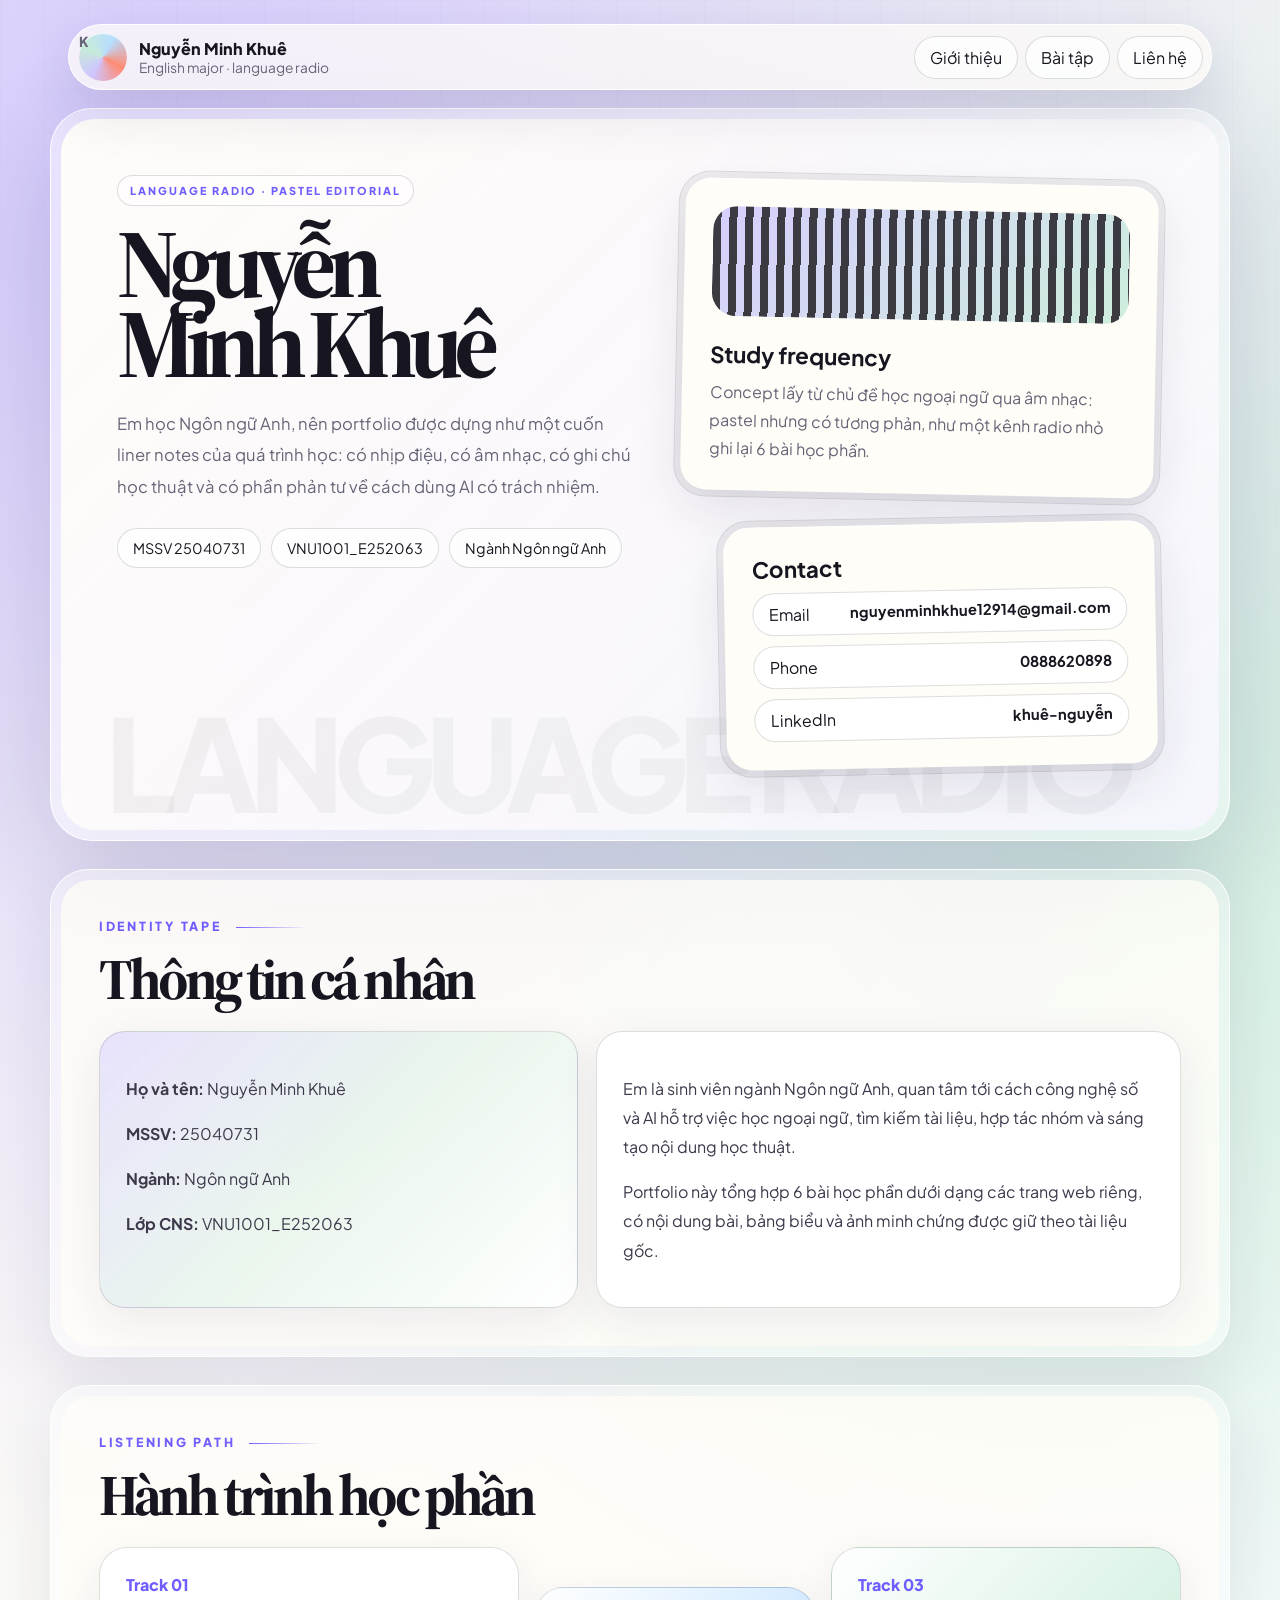
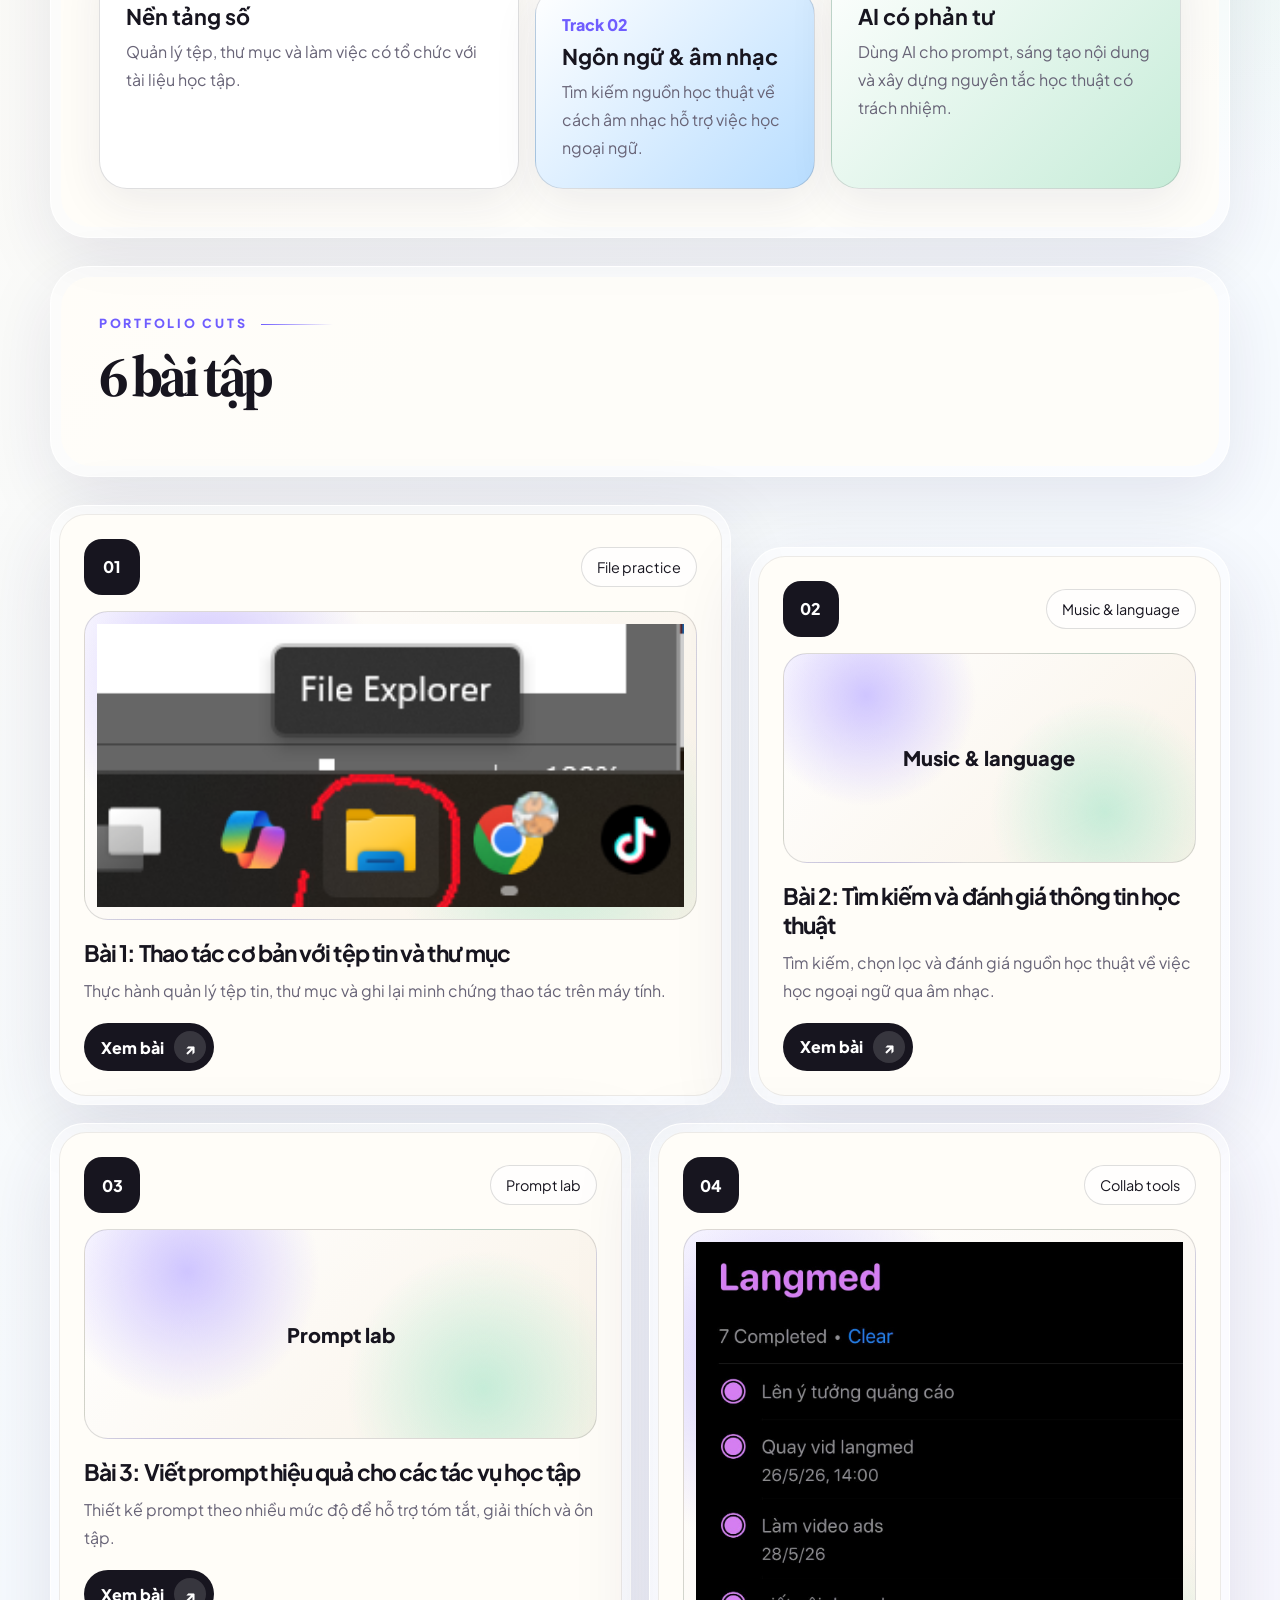
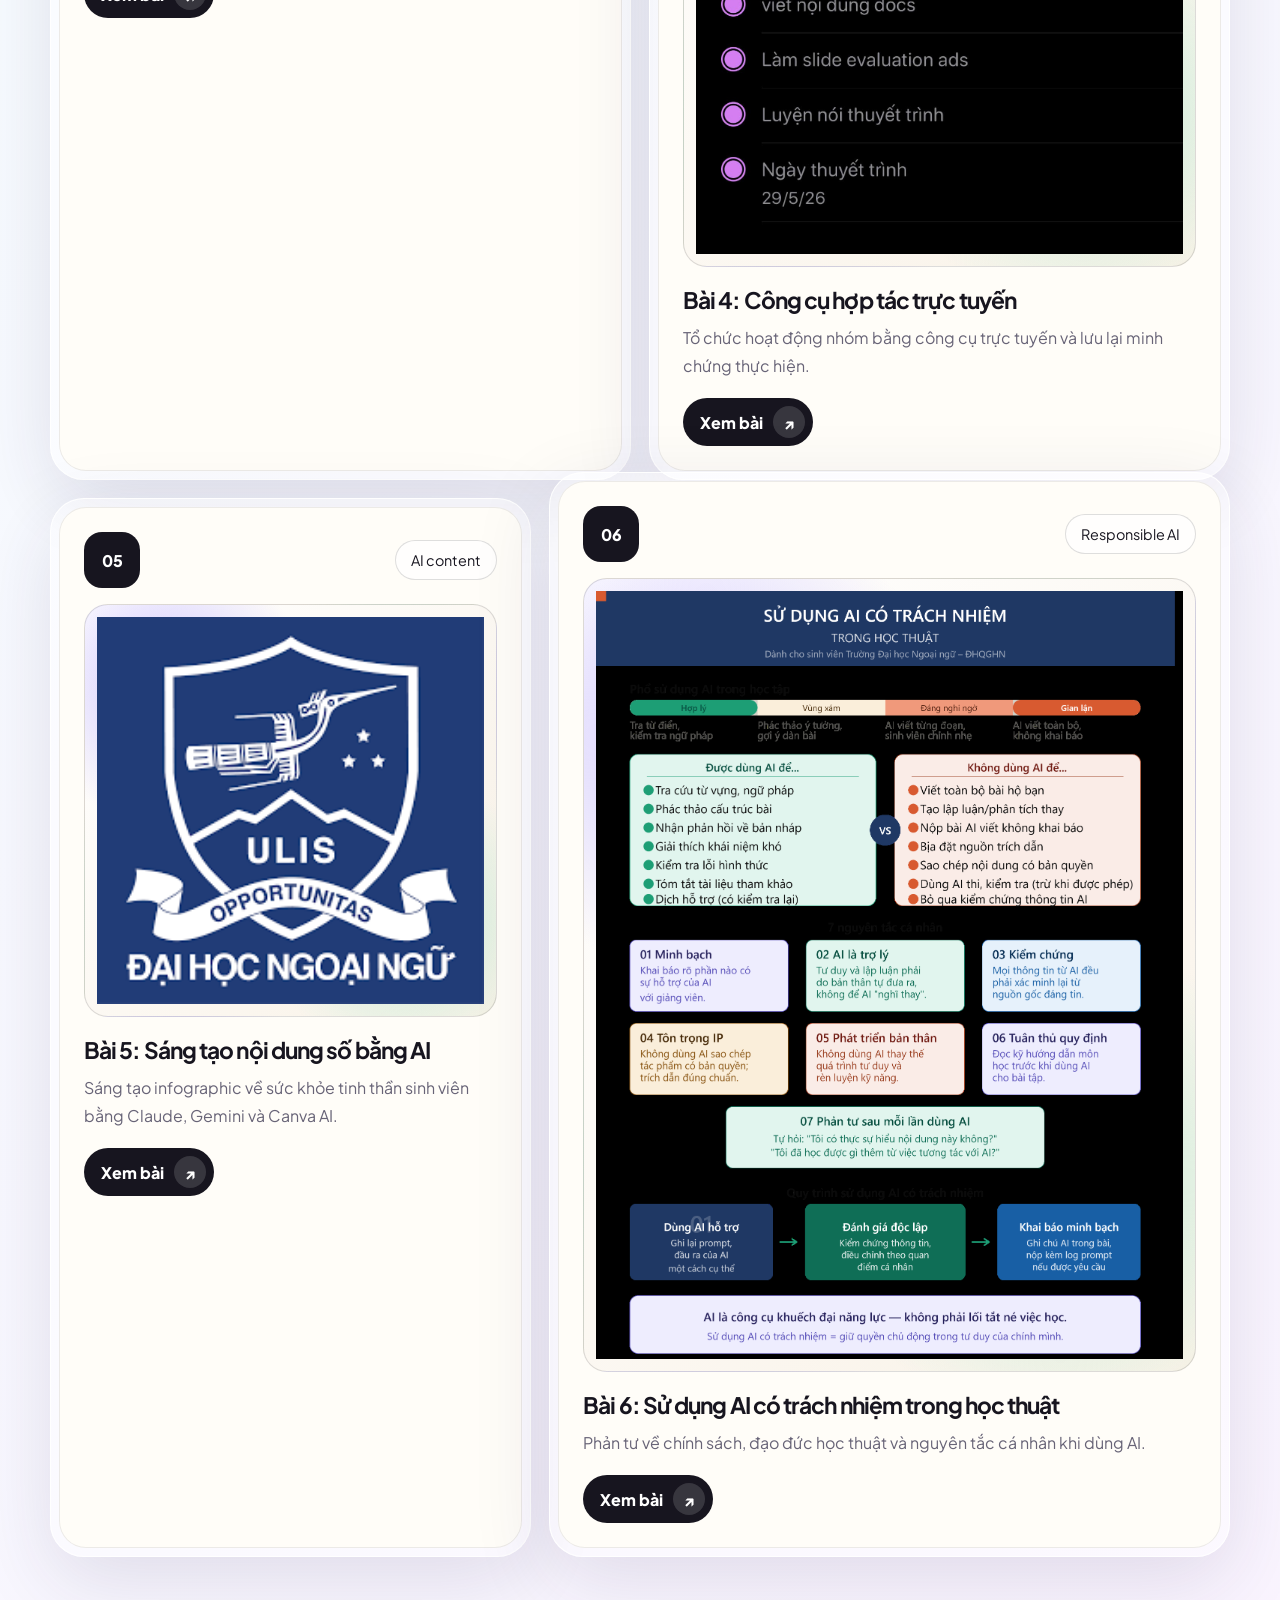
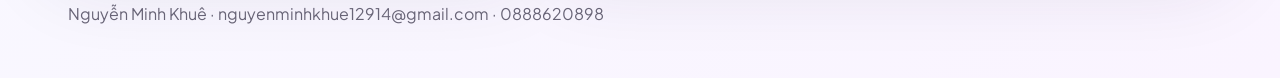
==== index.html @ 4029c49c "Build Nguyen Minh Khue portfolio" ====
<!doctype html>
<html lang="vi">
<head>
  <meta charset="utf-8">
  <meta name="viewport" content="width=device-width, initial-scale=1.0">
  <title>Portfolio Nguyễn Minh Khuê</title>
  <meta name="description" content="Portfolio học phần Nhập môn Công nghệ số và Ứng dụng AI của Nguyễn Minh Khuê.">
  <link rel="preconnect" href="https://fonts.googleapis.com">
  <link rel="preconnect" href="https://fonts.gstatic.com" crossorigin>
  <link href="https://fonts.googleapis.com/css2?family=Plus+Jakarta+Sans:wght@400;500;700;800;900&family=Source+Serif+4:opsz,wght@8..60,600;8..60,700;8..60,800&display=swap" rel="stylesheet">
  <link rel="icon" type="image/svg+xml" href="./assets/brand/favicon.svg">
  <link rel="stylesheet" href="styles.css">
</head>
<body>
<div class="shell">
  <header class="topbar">
    <div class="nav-island">
      <a class="brand" href="index.html"><span class="mark">K</span><div><strong>Nguyễn Minh Khuê</strong><span>English major · language radio</span></div></a>
      <nav class="nav"><a href="#about">Giới thiệu</a><a href="#works">Bài tập</a><a href="#contact">Liên hệ</a></nav>
    </div>
  </header>
  <main>
    <section class="hero">
      <div class="hero-core">
        <div>
          <span class="eyebrow">Language radio · pastel editorial</span>
          <h1>Nguyễn Minh Khuê</h1>
          <p class="lead">Em học Ngôn ngữ Anh, nên portfolio được dựng như một cuốn liner notes của quá trình học: có nhịp điệu, có âm nhạc, có ghi chú học thuật và có phần phản tư về cách dùng AI có trách nhiệm.</p>
          <div class="info-strip"><span class="pill">MSSV 25040731</span><span class="pill">VNU1001_E252063</span><span class="pill">Ngành Ngôn ngữ Anh</span></div>
        </div>
        <aside class="radio-deck">
          <div class="deck-card"><div class="deck-inner"><div class="wave"></div><h2>Study frequency</h2><p>Concept lấy từ chủ đề học ngoại ngữ qua âm nhạc: pastel nhưng có tương phản, như một kênh radio nhỏ ghi lại 6 bài học phần.</p></div></div>
          <div class="deck-card"><div class="deck-inner"><h3>Contact</h3><div class="contact-stack"><a class="contact-link" href="mailto:nguyenminhkhue12914@gmail.com"><span>Email</span><strong>nguyenminhkhue12914@gmail.com</strong></a><a class="contact-link" href="tel:0888620898"><span>Phone</span><strong>0888620898</strong></a><a class="contact-link" href="https://www.linkedin.com/in/khuê-nguyễn-a862b8408" target="_blank" rel="noopener"><span>LinkedIn</span><strong>khuê-nguyễn</strong></a></div></div></div>
        </aside>
      </div>
    </section>
    <section class="section" id="about"><div class="section-core"><div class="section-head"><span class="section-kicker">Identity tape</span><h2>Thông tin cá nhân</h2></div><div class="profile-grid"><article class="panel identity"><p><strong>Họ và tên:</strong> Nguyễn Minh Khuê</p><p><strong>MSSV:</strong> 25040731</p><p><strong>Ngành:</strong> Ngôn ngữ Anh</p><p><strong>Lớp CNS:</strong> VNU1001_E252063</p></article><article class="panel"><p>Em là sinh viên ngành Ngôn ngữ Anh, quan tâm tới cách công nghệ số và AI hỗ trợ việc học ngoại ngữ, tìm kiếm tài liệu, hợp tác nhóm và sáng tạo nội dung học thuật.</p><p>Portfolio này tổng hợp 6 bài học phần dưới dạng các trang web riêng, có nội dung bài, bảng biểu và ảnh minh chứng được giữ theo tài liệu gốc.</p></article></div></div></section>
    <section class="section"><div class="section-core"><div class="section-head"><span class="section-kicker">Listening path</span><h2>Hành trình học phần</h2></div><div class="route-grid"><article><span>Track 01</span><h3>Nền tảng số</h3><p>Quản lý tệp, thư mục và làm việc có tổ chức với tài liệu học tập.</p></article><article><span>Track 02</span><h3>Ngôn ngữ & âm nhạc</h3><p>Tìm kiếm nguồn học thuật về cách âm nhạc hỗ trợ việc học ngoại ngữ.</p></article><article><span>Track 03</span><h3>AI có phản tư</h3><p>Dùng AI cho prompt, sáng tạo nội dung và xây dựng nguyên tắc học thuật có trách nhiệm.</p></article></div></div></section>
    <section class="section" id="works"><div class="section-core"><div class="section-head"><span class="section-kicker">Portfolio cuts</span><h2>6 bài tập</h2></div></div></section>
    <section class="work-grid"><article class="work-card"><div class="work-inner"><div class="work-top"><div class="work-no">01</div><span class="pill">File practice</span></div><div class="thumb"><img src="assets/evidence/week-01/01.png" alt="1. Mở File Explorer: Nhấn tổ hợp phím Windows + E hoặc nhấp vào biểu tượng thư mục màu vàng trên thanh tác vụ."></div><h3>Bài 1: Thao tác cơ bản với tệp tin và thư mục</h3><p>Thực hành quản lý tệp tin, thư mục và ghi lại minh chứng thao tác trên máy tính.</p><a class="read" href="works/week-01/index.html">Xem bài <i>↗</i></a></div></article>
<article class="work-card"><div class="work-inner"><div class="work-top"><div class="work-no">02</div><span class="pill">Music &amp; language</span></div><div class="thumb"><span>Music &amp; language</span></div><h3>Bài 2: Tìm kiếm và đánh giá thông tin học thuật</h3><p>Tìm kiếm, chọn lọc và đánh giá nguồn học thuật về việc học ngoại ngữ qua âm nhạc.</p><a class="read" href="works/week-02/index.html">Xem bài <i>↗</i></a></div></article>
<article class="work-card"><div class="work-inner"><div class="work-top"><div class="work-no">03</div><span class="pill">Prompt lab</span></div><div class="thumb"><span>Prompt lab</span></div><h3>Bài 3: Viết prompt hiệu quả cho các tác vụ học tập</h3><p>Thiết kế prompt theo nhiều mức độ để hỗ trợ tóm tắt, giải thích và ôn tập.</p><a class="read" href="works/week-03/index.html">Xem bài <i>↗</i></a></div></article>
<article class="work-card"><div class="work-inner"><div class="work-top"><div class="work-no">04</div><span class="pill">Collab tools</span></div><div class="thumb"><img src="assets/evidence/week-04/01.png" alt="- Tự quản lý danh sách nhiệm vụ được giao trên công cụ quản lý: Apple Reminder là một công cụ quản lý công việc và lê..."></div><h3>Bài 4: Công cụ hợp tác trực tuyến</h3><p>Tổ chức hoạt động nhóm bằng công cụ trực tuyến và lưu lại minh chứng thực hiện.</p><a class="read" href="works/week-04/index.html">Xem bài <i>↗</i></a></div></article>
<article class="work-card"><div class="work-inner"><div class="work-top"><div class="work-no">05</div><span class="pill">AI content</span></div><div class="thumb"><img src="assets/evidence/week-05/01.png" alt="Trường Đại học Ngoại ngữ - Đại học Quốc gia Hà Nội"></div><h3>Bài 5: Sáng tạo nội dung số bằng AI</h3><p>Sáng tạo infographic về sức khỏe tinh thần sinh viên bằng Claude, Gemini và Canva AI.</p><a class="read" href="works/week-05/index.html">Xem bài <i>↗</i></a></div></article>
<article class="work-card"><div class="work-inner"><div class="work-top"><div class="work-no">06</div><span class="pill">Responsible AI</span></div><div class="thumb"><img src="assets/evidence/week-06/01.png" alt="5. TẠO INFOGRAPHIC MINH HỌA &quot;Sử dụng AI có trách nhiệm trong học thuật&quot;."></div><h3>Bài 6: Sử dụng AI có trách nhiệm trong học thuật</h3><p>Phản tư về chính sách, đạo đức học thuật và nguyên tắc cá nhân khi dùng AI.</p><a class="read" href="works/week-06/index.html">Xem bài <i>↗</i></a></div></article></section>
  </main>
  <footer class="footer" id="contact"><p>Nguyễn Minh Khuê · nguyenminhkhue12914@gmail.com · 0888620898</p></footer>
</div>
<script src="script.js"></script>
</body>
</html>
---- styles.css ----
:root{
  --ink:#17151f;--muted:#686477;--paper:#fffdf8;--cream:#f9f2e7;--lilac:#cfc5ff;--mint:#c6ecd8;--coral:#ff8b74;--blue:#b8ddff;--acid:#ecff87;--line:rgba(23,21,31,.14);--max:1180px;--ease:cubic-bezier(.32,.72,0,1)
}
*{box-sizing:border-box}
html{scroll-behavior:smooth}
body{margin:0;color:var(--ink);font-family:"Plus Jakarta Sans",Manrope,system-ui,sans-serif;background:radial-gradient(circle at 12% 4%,rgba(207,197,255,.9),transparent 28%),radial-gradient(circle at 84% 16%,rgba(198,236,216,.82),transparent 24%),linear-gradient(135deg,#fffaf0 0%,#f7fbff 52%,#faf4ff 100%)}
body:before{content:"";position:fixed;inset:0;pointer-events:none;z-index:0;opacity:.28;background-image:linear-gradient(90deg,rgba(23,21,31,.055) 1px,transparent 1px),linear-gradient(rgba(23,21,31,.04) 1px,transparent 1px);background-size:44px 44px;mask-image:linear-gradient(#000,transparent 78%)}
a{color:inherit;text-decoration:none}img{max-width:100%;display:block}.shell{position:relative;z-index:1;min-height:100vh}.container{max-width:var(--max);margin:0 auto}
.topbar{max-width:var(--max);margin:0 auto;padding:24px 18px 0;display:flex;align-items:center;justify-content:space-between;gap:18px;position:sticky;top:0;z-index:10}
.nav-island{display:flex;align-items:center;justify-content:space-between;gap:20px;width:100%;padding:8px 8px 8px 10px;border-radius:999px;background:rgba(255,253,248,.72);border:1px solid rgba(255,255,255,.9);box-shadow:0 18px 55px rgba(42,34,74,.13);backdrop-filter:blur(18px)}
.brand{display:flex;align-items:center;gap:12px}.mark{width:48px;height:48px;border-radius:50%;display:grid;place-items:center;background:conic-gradient(from 210deg,var(--lilac),var(--mint),var(--blue),var(--coral),var(--lilac));box-shadow:inset 0 1px 0 rgba(255,255,255,.8);font-weight:900}.brand strong{display:block;font-weight:900}.brand span{display:block;color:var(--muted);font-size:.86rem}
.nav{display:flex;gap:7px;flex-wrap:wrap}.nav a,.pill,.back,.contact-link{border:1px solid var(--line);background:rgba(255,255,255,.64);border-radius:999px;padding:10px 15px;transition:transform .7s var(--ease),background .7s var(--ease),border-color .7s var(--ease)}.nav a:hover,.back:hover,.contact-link:hover{transform:translateY(-2px);background:#fff;border-color:rgba(23,21,31,.28)}
main{padding:18px}.hero{max-width:var(--max);margin:0 auto 28px;padding:10px;border-radius:42px;background:rgba(255,255,255,.42);border:1px solid rgba(255,255,255,.9);box-shadow:0 34px 110px rgba(42,34,74,.16)}
.hero-core{position:relative;overflow:hidden;min-height:640px;border-radius:34px;background:linear-gradient(135deg,rgba(255,253,248,.95),rgba(248,246,255,.82));padding:56px;display:grid;grid-template-columns:minmax(0,1.03fr) minmax(320px,.97fr);gap:42px;align-items:stretch}
.hero-core:before{content:"LANGUAGE RADIO";position:absolute;left:44px;bottom:18px;font-size:clamp(3rem,10vw,9rem);line-height:.8;font-weight:900;letter-spacing:-.08em;color:rgba(23,21,31,.045);pointer-events:none}
.eyebrow{display:inline-flex;align-items:center;width:max-content;border:1px solid var(--line);background:rgba(255,255,255,.58);border-radius:999px;padding:8px 12px;margin-bottom:18px;font-size:.68rem;font-weight:900;letter-spacing:.18em;text-transform:uppercase;color:#6f5dff}
.section-kicker{display:block;margin:0 0 18px;font-size:.78rem;font-weight:900;letter-spacing:.22em;text-transform:uppercase;color:#6f5dff}.section-kicker:after{content:"";display:inline-block;width:72px;height:1px;margin-left:14px;background:linear-gradient(90deg,#6f5dff,transparent);vertical-align:middle}
h1,.section-head h2,.work-hero h1{font-family:"Source Serif 4","Playfair Display",Georgia,serif}h1{font-size:clamp(3.8rem,7.6vw,8.4rem);line-height:.82;letter-spacing:-.09em;margin:0 0 24px;max-width:8.4ch}.lead{max-width:64ch;margin:0;color:var(--muted);font-size:1.04rem;line-height:1.9}.info-strip{display:flex;flex-wrap:wrap;gap:10px;margin-top:26px}.pill{font-size:.9rem}
.radio-deck{display:grid;gap:16px;align-content:end}.deck-card{position:relative;border-radius:32px;padding:6px;background:rgba(23,21,31,.06);border:1px solid rgba(23,21,31,.08);transform:rotate(1.2deg)}.deck-card:nth-child(2){transform:rotate(-1.1deg);margin-left:42px}.deck-inner{border-radius:26px;background:#fffdf8;padding:28px;box-shadow:inset 0 1px 0 rgba(255,255,255,.9),0 18px 50px rgba(42,34,74,.11)}.wave{height:110px;border-radius:24px;margin-bottom:24px;background:repeating-linear-gradient(90deg,#17151f 0 8px,transparent 8px 16px),linear-gradient(135deg,var(--lilac),var(--mint));opacity:.84}.deck-inner h2,.deck-inner h3{margin:0 0 10px;font-size:1.4rem}.deck-inner p{margin:0;color:var(--muted);line-height:1.75}.contact-stack{display:grid;gap:10px}.contact-link{display:flex;justify-content:space-between;gap:16px;background:#fff}.contact-link strong{font-size:.92rem}
.section{max-width:var(--max);margin:0 auto 28px;padding:10px;border-radius:38px;background:rgba(255,255,255,.38);border:1px solid rgba(255,255,255,.86);box-shadow:0 22px 70px rgba(42,34,74,.10)}.section-core{border-radius:30px;background:rgba(255,253,248,.76);padding:38px}.section-head h2{font-size:clamp(2.1rem,4.5vw,4.5rem);line-height:.92;letter-spacing:-.07em;margin:0 0 26px}
.profile-grid{display:grid;grid-template-columns:.9fr 1.1fr;gap:18px}.panel{border-radius:26px;padding:26px;background:#fff;border:1px solid var(--line);box-shadow:0 14px 45px rgba(42,34,74,.08)}.panel p{color:#3d394b;line-height:1.82}.identity{background:linear-gradient(135deg,rgba(207,197,255,.46),rgba(198,236,216,.34),#fff)}
.route-grid{display:grid;grid-template-columns:1.2fr .8fr 1fr;gap:16px}.route-grid article{border-radius:28px;padding:26px;background:#fff;border:1px solid var(--line);box-shadow:0 14px 45px rgba(42,34,74,.08)}.route-grid article:nth-child(2){margin-top:40px;background:linear-gradient(135deg,#fff,var(--blue))}.route-grid article:nth-child(3){background:linear-gradient(135deg,#fff,var(--mint))}.route-grid span{font-weight:900;color:#6f5dff}.route-grid h3{font-size:1.35rem;margin:.5rem 0}.route-grid p{margin:0;color:var(--muted);line-height:1.75}
.work-grid{max-width:var(--max);margin:0 auto;display:grid;grid-template-columns:repeat(12,1fr);gap:18px}.work-card{grid-column:span 6;border-radius:34px;padding:8px;background:rgba(255,255,255,.38);border:1px solid rgba(255,255,255,.88);box-shadow:0 24px 80px rgba(42,34,74,.12);transition:transform .8s var(--ease),box-shadow .8s var(--ease)}.work-card:nth-child(1){grid-column:span 7}.work-card:nth-child(2){grid-column:span 5;margin-top:42px}.work-card:nth-child(5){grid-column:span 5}.work-card:nth-child(6){grid-column:span 7;margin-top:-26px}.work-card:hover{transform:translateY(-7px) rotate(-.4deg);box-shadow:0 34px 100px rgba(42,34,74,.18)}.work-inner{height:100%;border-radius:27px;padding:24px;background:#fffdf8;border:1px solid rgba(23,21,31,.08)}.work-top{display:flex;justify-content:space-between;gap:12px;align-items:center;margin-bottom:16px}.work-no{width:56px;height:56px;border-radius:18px;display:grid;place-items:center;background:#17151f;color:#fff;font-weight:900}.thumb{min-height:210px;border-radius:24px;display:grid;place-items:center;overflow:hidden;background:radial-gradient(circle at 20% 20%,var(--lilac),transparent 30%),radial-gradient(circle at 78% 76%,var(--mint),transparent 32%),linear-gradient(135deg,#fff,var(--cream));border:1px solid var(--line)}.thumb img{width:100%;height:100%;min-height:210px;object-fit:contain;padding:12px}.thumb span{font-weight:900;font-size:1.25rem}.work-card h3{font-size:1.42rem;letter-spacing:-.04em;margin:18px 0 10px}.work-card p{margin:0;color:var(--muted);line-height:1.75}.read{display:inline-flex;align-items:center;gap:10px;margin-top:18px;border-radius:999px;background:#17151f;color:#fff;padding:8px 8px 8px 17px;font-weight:800;transition:transform .7s var(--ease)}.read i{font-style:normal;width:32px;height:32px;border-radius:50%;display:grid;place-items:center;background:rgba(255,255,255,.14);transition:transform .7s var(--ease)}.read:hover{transform:translateY(-2px)}.read:hover i{transform:translateX(3px) translateY(-1px)}
.work-hero{max-width:var(--max);margin:0 auto 28px;padding:10px;border-radius:38px;background:rgba(255,255,255,.38);border:1px solid rgba(255,255,255,.86);box-shadow:0 24px 80px rgba(42,34,74,.12)}.work-hero-core{position:relative;overflow:hidden;border-radius:30px;background:#fffdf8;padding:42px}.work-hero-core:after{content:"EN";position:absolute;right:42px;bottom:-38px;font-size:11.5rem;letter-spacing:-.12em;color:rgba(111,93,255,.075);font-weight:900}.work-hero h1{font-size:clamp(3rem,5.45vw,6.2rem);max-width:980px;line-height:.86}
.work-layout{max-width:var(--max);margin:0 auto;display:grid;grid-template-columns:minmax(0,1fr) 300px;gap:22px;align-items:start}.document{border-radius:30px;background:#fffdf8;border:1px solid var(--line);padding:34px;box-shadow:0 18px 60px rgba(42,34,74,.10)}.document h2{font-size:clamp(1.7rem,3vw,3rem);letter-spacing:-.06em;line-height:1.02;margin:2.2rem 0 1rem;padding-left:16px;border-left:6px solid #6f5dff}.document h3{font-size:1.12rem;margin:1.4rem 0 .6rem}.document p{color:#39364a;line-height:1.88}.list-line{padding-left:14px;border-left:3px solid var(--lilac)}.table-wrap{overflow:auto;border:1px solid var(--line);border-radius:20px;margin:20px 0;background:#fff}table{width:100%;min-width:820px;border-collapse:collapse}th,td{padding:13px 15px;text-align:left;vertical-align:top;border-bottom:1px solid var(--line);line-height:1.62}th{background:#f2eeff}.side{position:sticky;top:108px;display:grid;gap:14px}.metric{border-radius:24px;padding:22px;background:#fffdf8;border:1px solid var(--line);box-shadow:0 14px 45px rgba(42,34,74,.08)}.metric strong{display:block;font-size:2rem}.metric span{display:block;color:var(--muted);line-height:1.55}.gallery{max-width:var(--max);margin:34px auto}.gallery-grid{display:grid;grid-template-columns:repeat(3,minmax(0,1fr));gap:18px}.gallery-card{border-radius:28px;padding:10px;background:rgba(255,255,255,.88);border:1px solid rgba(23,21,31,.12);box-shadow:0 18px 55px rgba(42,34,74,.10);transition:transform .35s var(--ease),box-shadow .35s var(--ease)}.gallery-card:hover{transform:translateY(-4px);box-shadow:0 28px 75px rgba(42,34,74,.15)}.gallery-card img{width:100%;aspect-ratio:16/10;object-fit:contain;background:#faf8f2;border-radius:18px}.gallery-card figcaption{display:grid;grid-template-columns:auto 1fr;gap:10px;align-items:start;padding:12px 4px 4px;color:#343040;font-size:.92rem;line-height:1.55}.gallery-card figcaption b{font-size:.72rem;letter-spacing:.16em;text-transform:uppercase;color:#6f5dff;white-space:nowrap}.footer{max-width:var(--max);margin:28px auto 0;padding:0 18px 38px;color:var(--muted)}
@media(max-width:900px){.topbar{position:static}.nav-island,.topbar{align-items:flex-start;flex-direction:column}.hero-core,.profile-grid,.route-grid,.work-layout{grid-template-columns:1fr}.hero-core{padding:30px;min-height:auto}.work-grid,.gallery-grid{grid-template-columns:1fr}.work-card,.work-card:nth-child(1),.work-card:nth-child(2),.work-card:nth-child(5),.work-card:nth-child(6){grid-column:1;margin-top:0}.deck-card,.deck-card:nth-child(2){margin-left:0;transform:none}.side{position:static}h1,.work-hero h1{max-width:100%;font-size:clamp(3rem,17vw,5rem)}.gallery-card figcaption{grid-template-columns:1fr}}
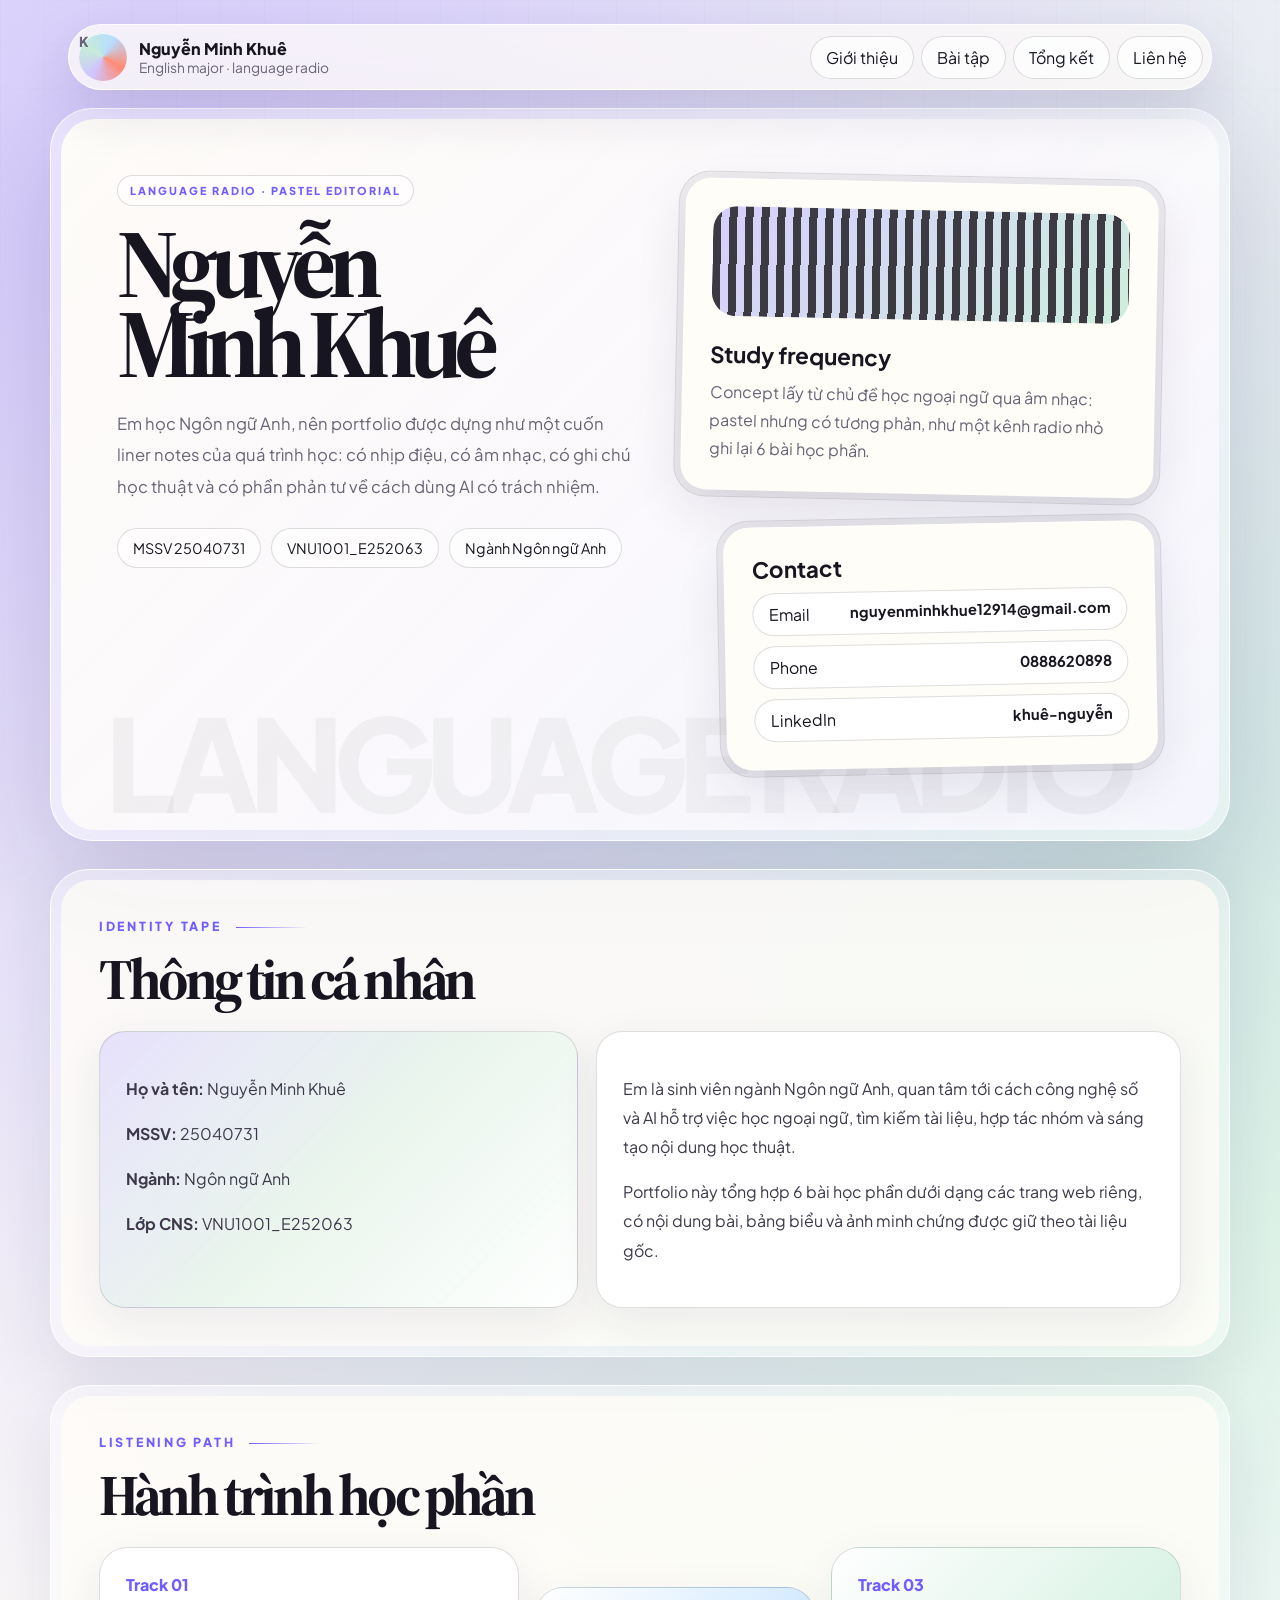
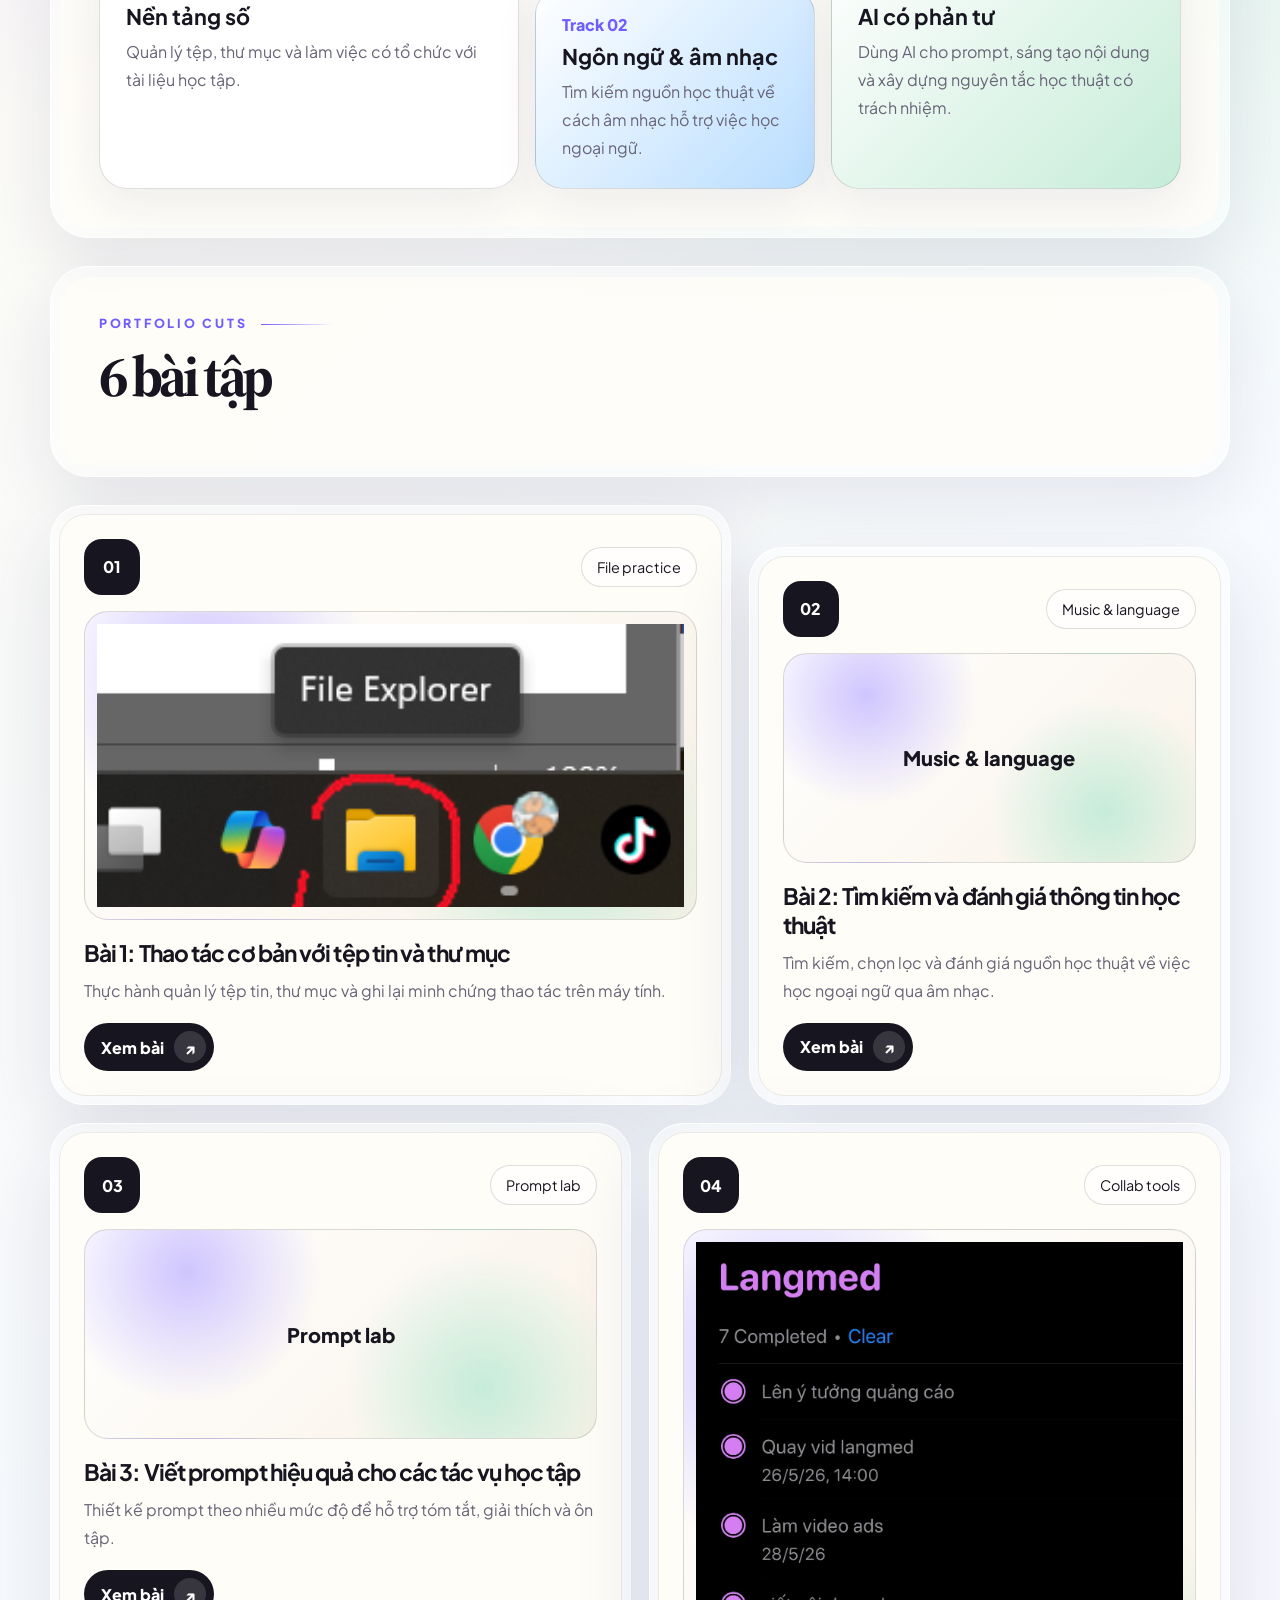
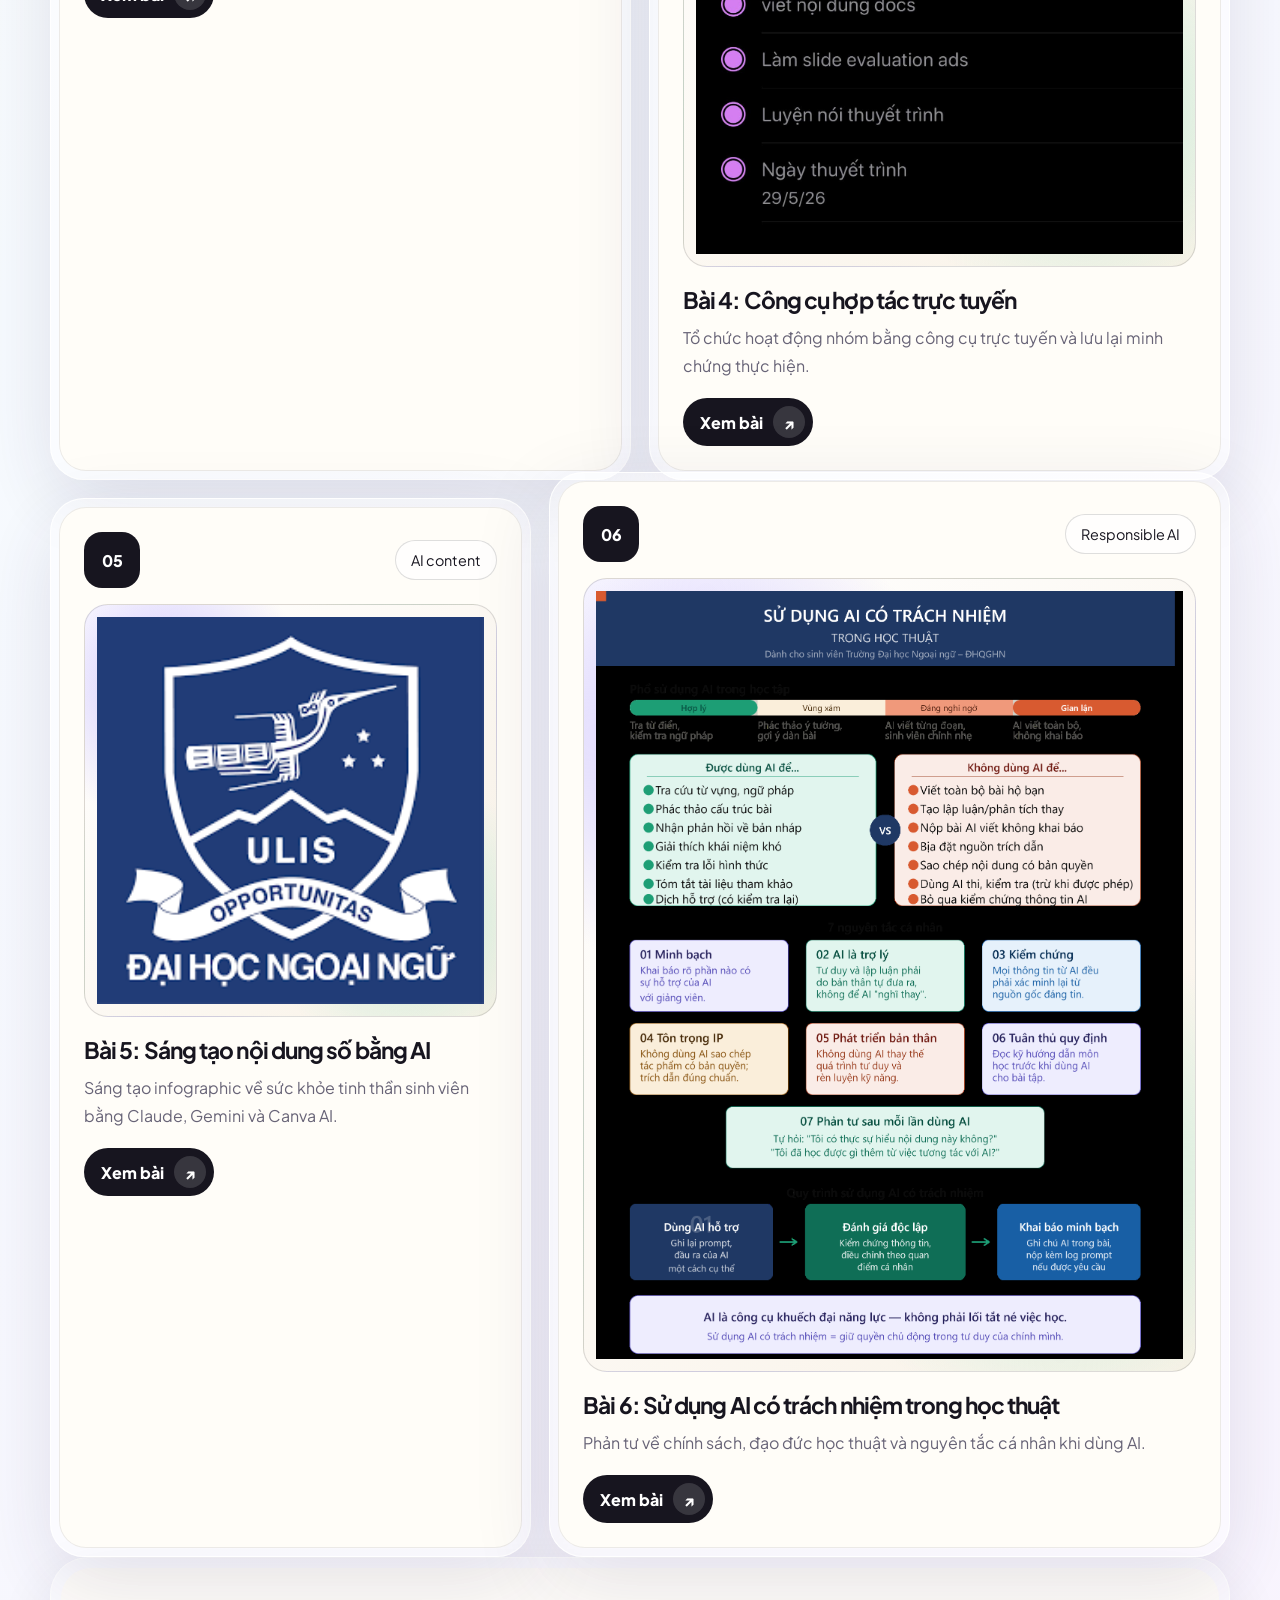
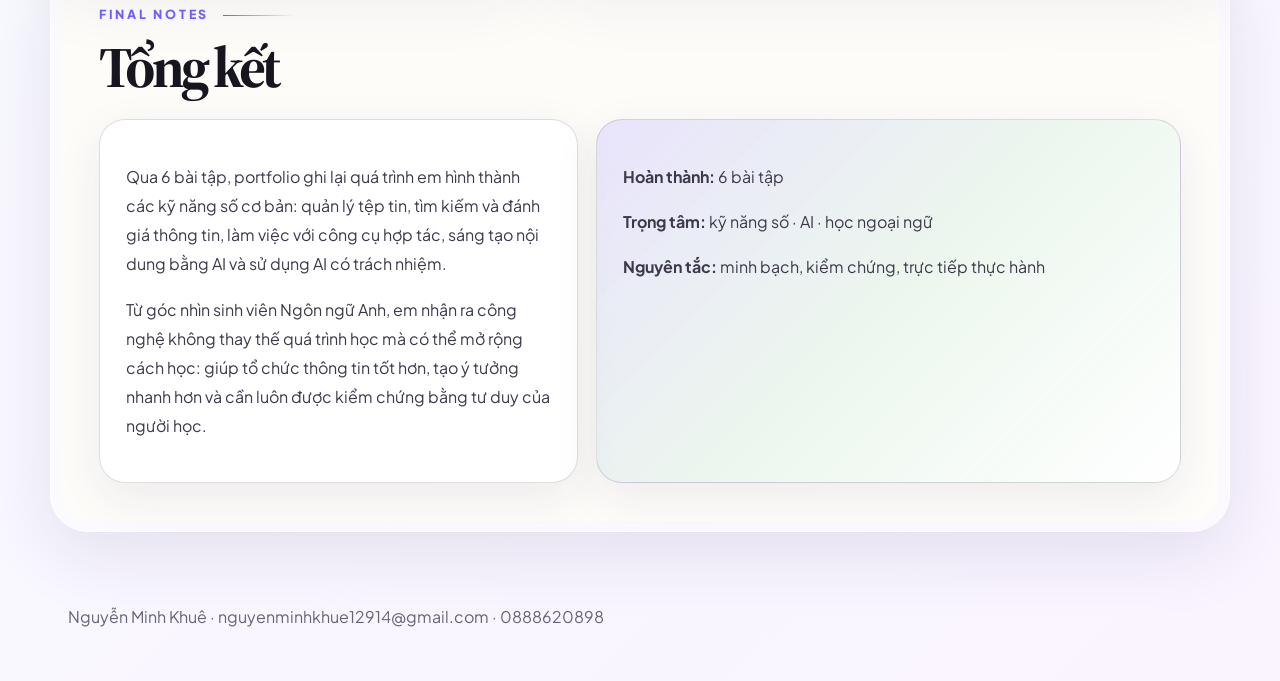
==== commit d569ef89: "Add summary menu for Minh Khue portfolio" ====
--- a/index.html
+++ b/index.html
@@ -16,7 +16,7 @@
   <header class="topbar">
     <div class="nav-island">
       <a class="brand" href="index.html"><span class="mark">K</span><div><strong>Nguyễn Minh Khuê</strong><span>English major · language radio</span></div></a>
-      <nav class="nav"><a href="#about">Giới thiệu</a><a href="#works">Bài tập</a><a href="#contact">Liên hệ</a></nav>
+      <nav class="nav"><a href="#about">Giới thiệu</a><a href="#works">Bài tập</a><a href="#summary">Tổng kết</a><a href="#contact">Liên hệ</a></nav>
     </div>
   </header>
   <main>
@@ -43,9 +43,10 @@
 <article class="work-card"><div class="work-inner"><div class="work-top"><div class="work-no">04</div><span class="pill">Collab tools</span></div><div class="thumb"><img src="assets/evidence/week-04/01.png" alt="- Tự quản lý danh sách nhiệm vụ được giao trên công cụ quản lý: Apple Reminder là một công cụ quản lý công việc và lê..."></div><h3>Bài 4: Công cụ hợp tác trực tuyến</h3><p>Tổ chức hoạt động nhóm bằng công cụ trực tuyến và lưu lại minh chứng thực hiện.</p><a class="read" href="works/week-04/index.html">Xem bài <i>↗</i></a></div></article>
 <article class="work-card"><div class="work-inner"><div class="work-top"><div class="work-no">05</div><span class="pill">AI content</span></div><div class="thumb"><img src="assets/evidence/week-05/01.png" alt="Trường Đại học Ngoại ngữ - Đại học Quốc gia Hà Nội"></div><h3>Bài 5: Sáng tạo nội dung số bằng AI</h3><p>Sáng tạo infographic về sức khỏe tinh thần sinh viên bằng Claude, Gemini và Canva AI.</p><a class="read" href="works/week-05/index.html">Xem bài <i>↗</i></a></div></article>
 <article class="work-card"><div class="work-inner"><div class="work-top"><div class="work-no">06</div><span class="pill">Responsible AI</span></div><div class="thumb"><img src="assets/evidence/week-06/01.png" alt="5. TẠO INFOGRAPHIC MINH HỌA &quot;Sử dụng AI có trách nhiệm trong học thuật&quot;."></div><h3>Bài 6: Sử dụng AI có trách nhiệm trong học thuật</h3><p>Phản tư về chính sách, đạo đức học thuật và nguyên tắc cá nhân khi dùng AI.</p><a class="read" href="works/week-06/index.html">Xem bài <i>↗</i></a></div></article></section>
+    <section class="section" id="summary"><div class="section-core"><div class="section-head"><span class="section-kicker">Final notes</span><h2>Tổng kết</h2></div><div class="profile-grid"><article class="panel"><p>Qua 6 bài tập, portfolio ghi lại quá trình em hình thành các kỹ năng số cơ bản: quản lý tệp tin, tìm kiếm và đánh giá thông tin, làm việc với công cụ hợp tác, sáng tạo nội dung bằng AI và sử dụng AI có trách nhiệm.</p><p>Từ góc nhìn sinh viên Ngôn ngữ Anh, em nhận ra công nghệ không thay thế quá trình học mà có thể mở rộng cách học: giúp tổ chức thông tin tốt hơn, tạo ý tưởng nhanh hơn và cần luôn được kiểm chứng bằng tư duy của người học.</p></article><article class="panel identity"><p><strong>Hoàn thành:</strong> 6 bài tập</p><p><strong>Trọng tâm:</strong> kỹ năng số · AI · học ngoại ngữ</p><p><strong>Nguyên tắc:</strong> minh bạch, kiểm chứng, trực tiếp thực hành</p></article></div></div></section>
   </main>
   <footer class="footer" id="contact"><p>Nguyễn Minh Khuê · nguyenminhkhue12914@gmail.com · 0888620898</p></footer>
 </div>
 <script src="script.js"></script>
 </body>
-</html>+</html>
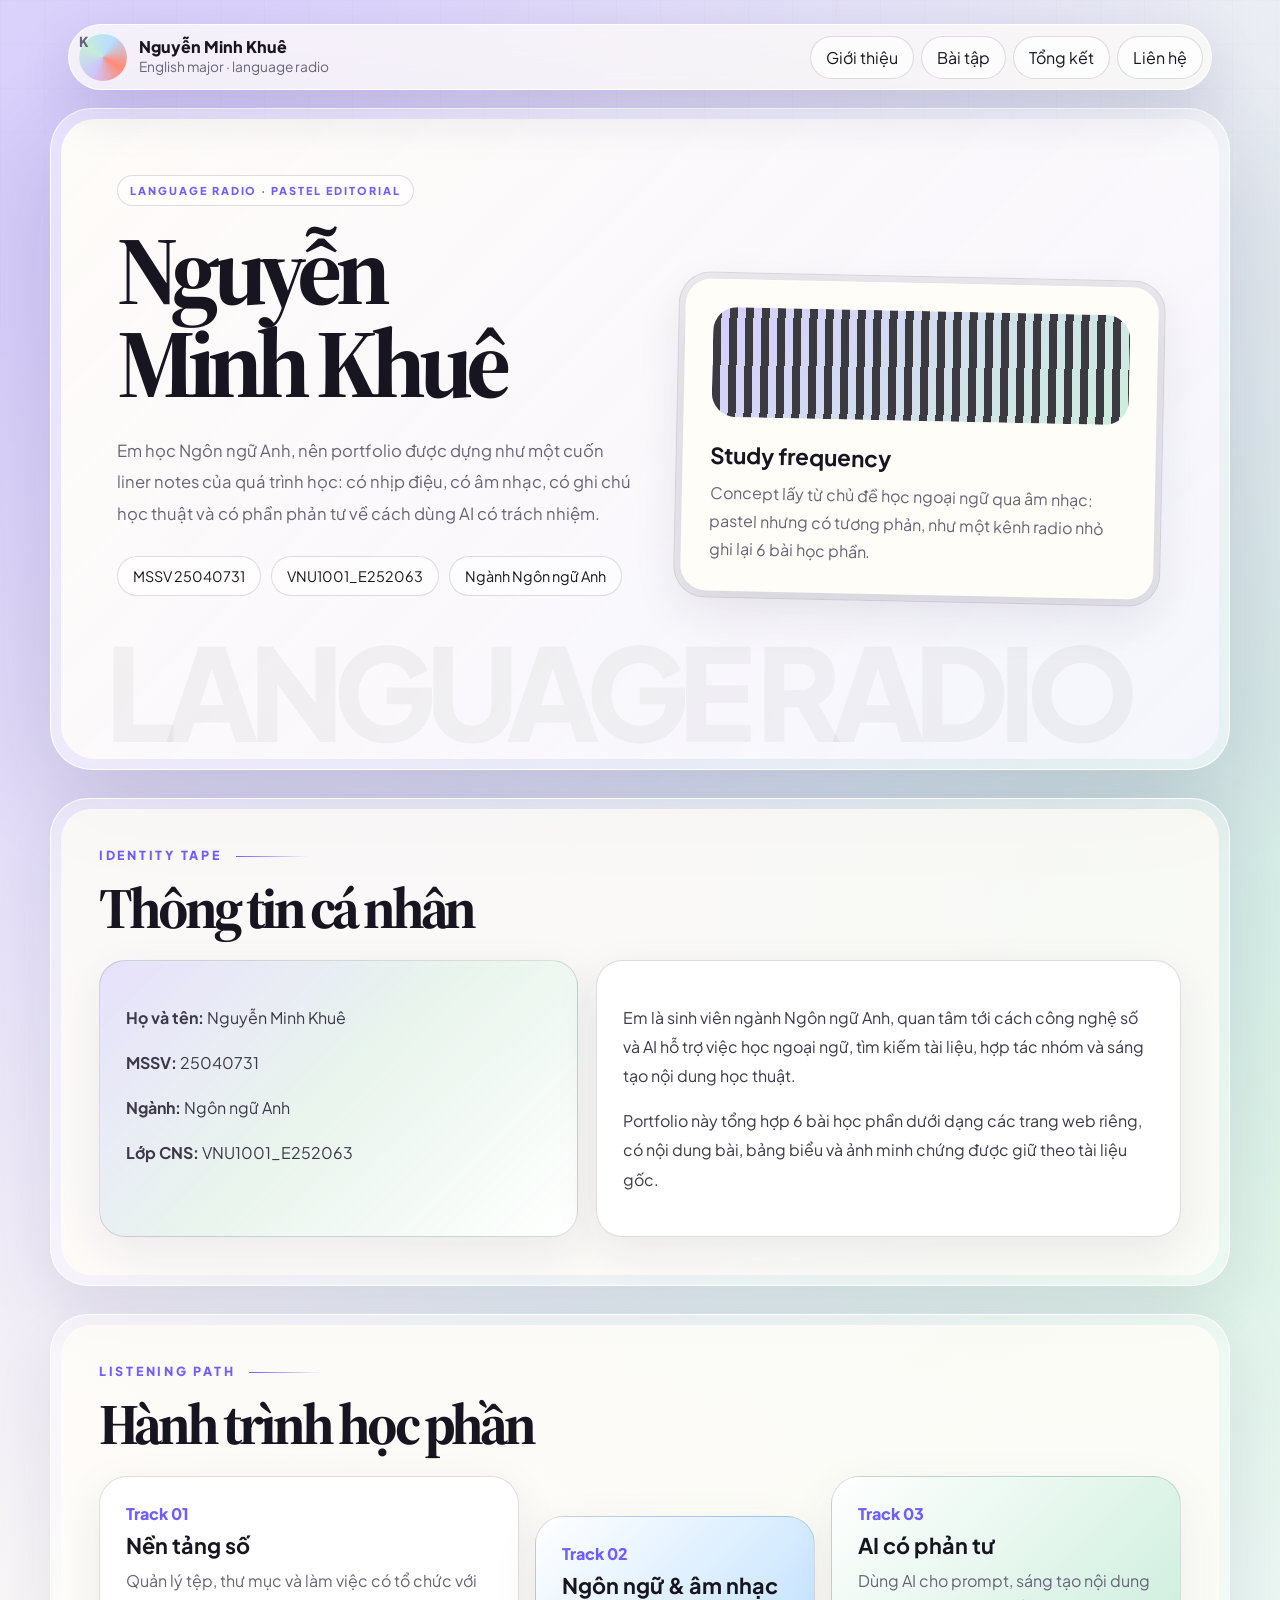
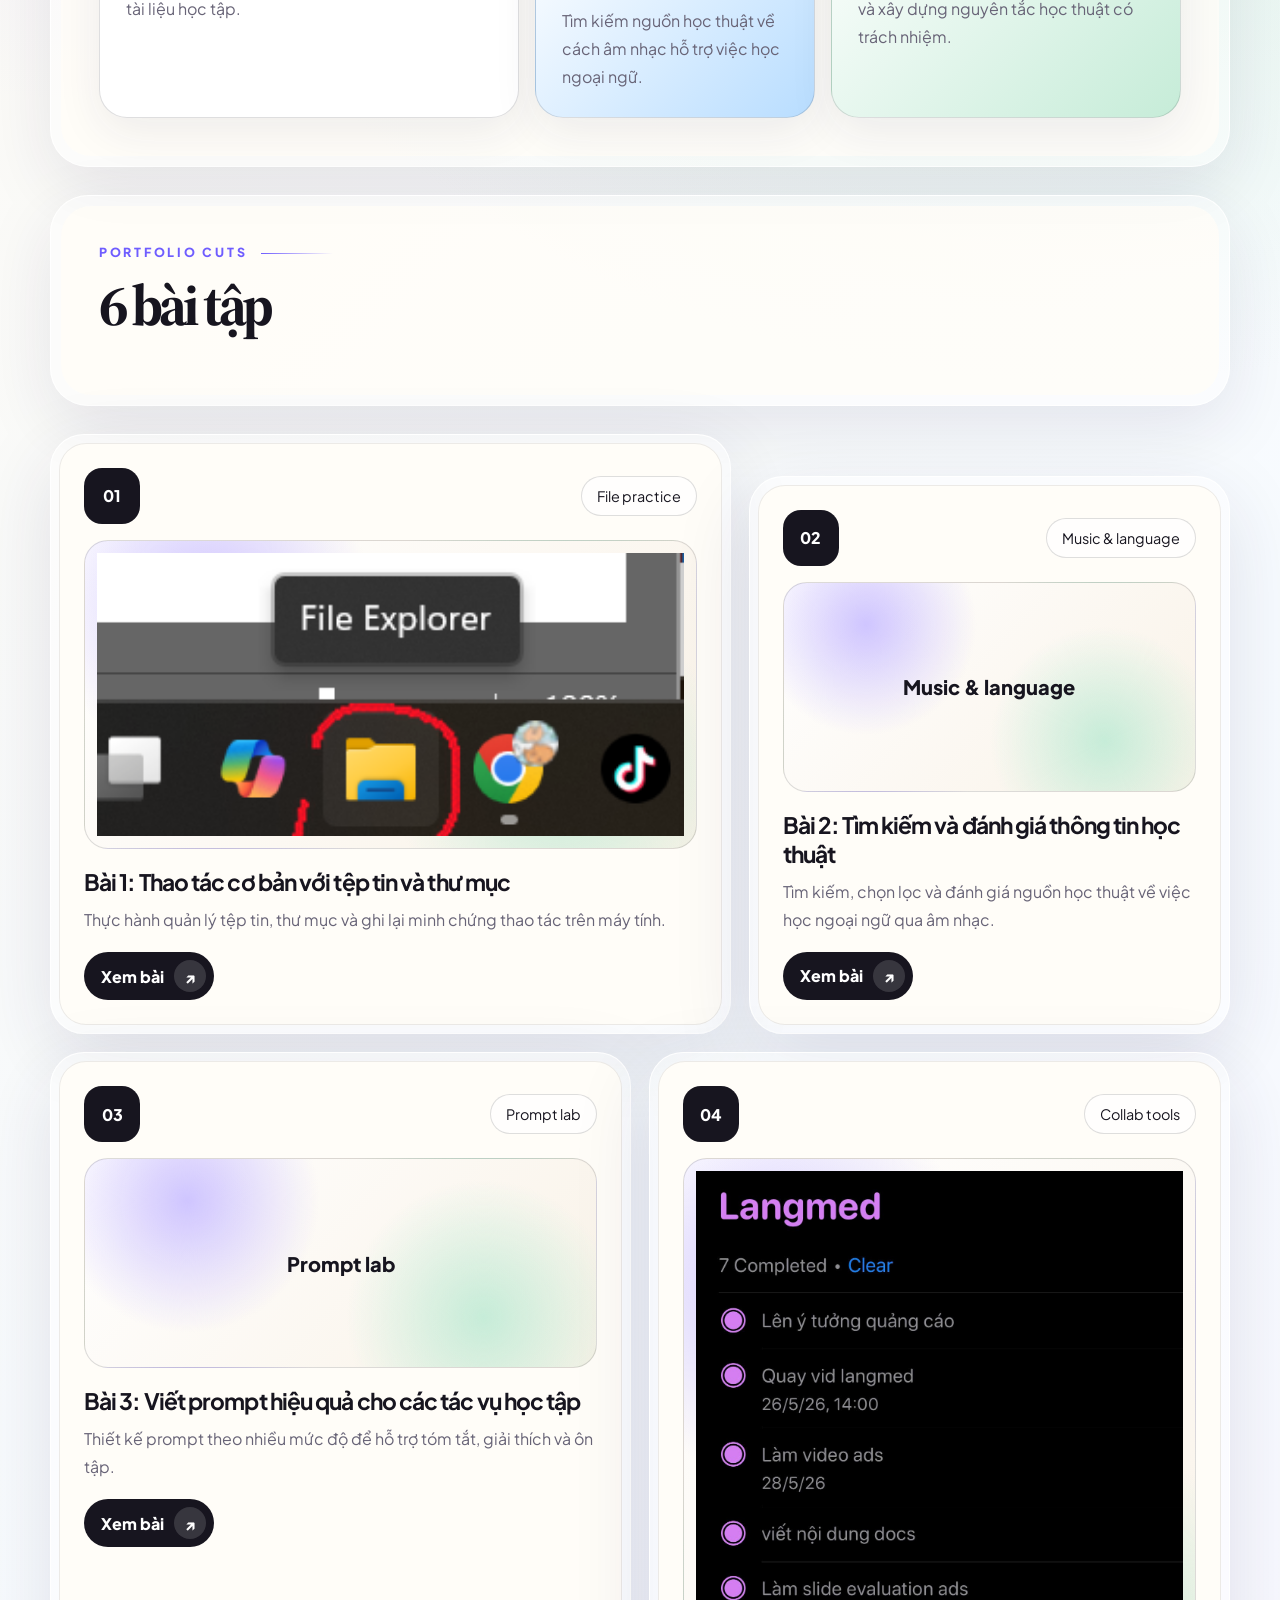
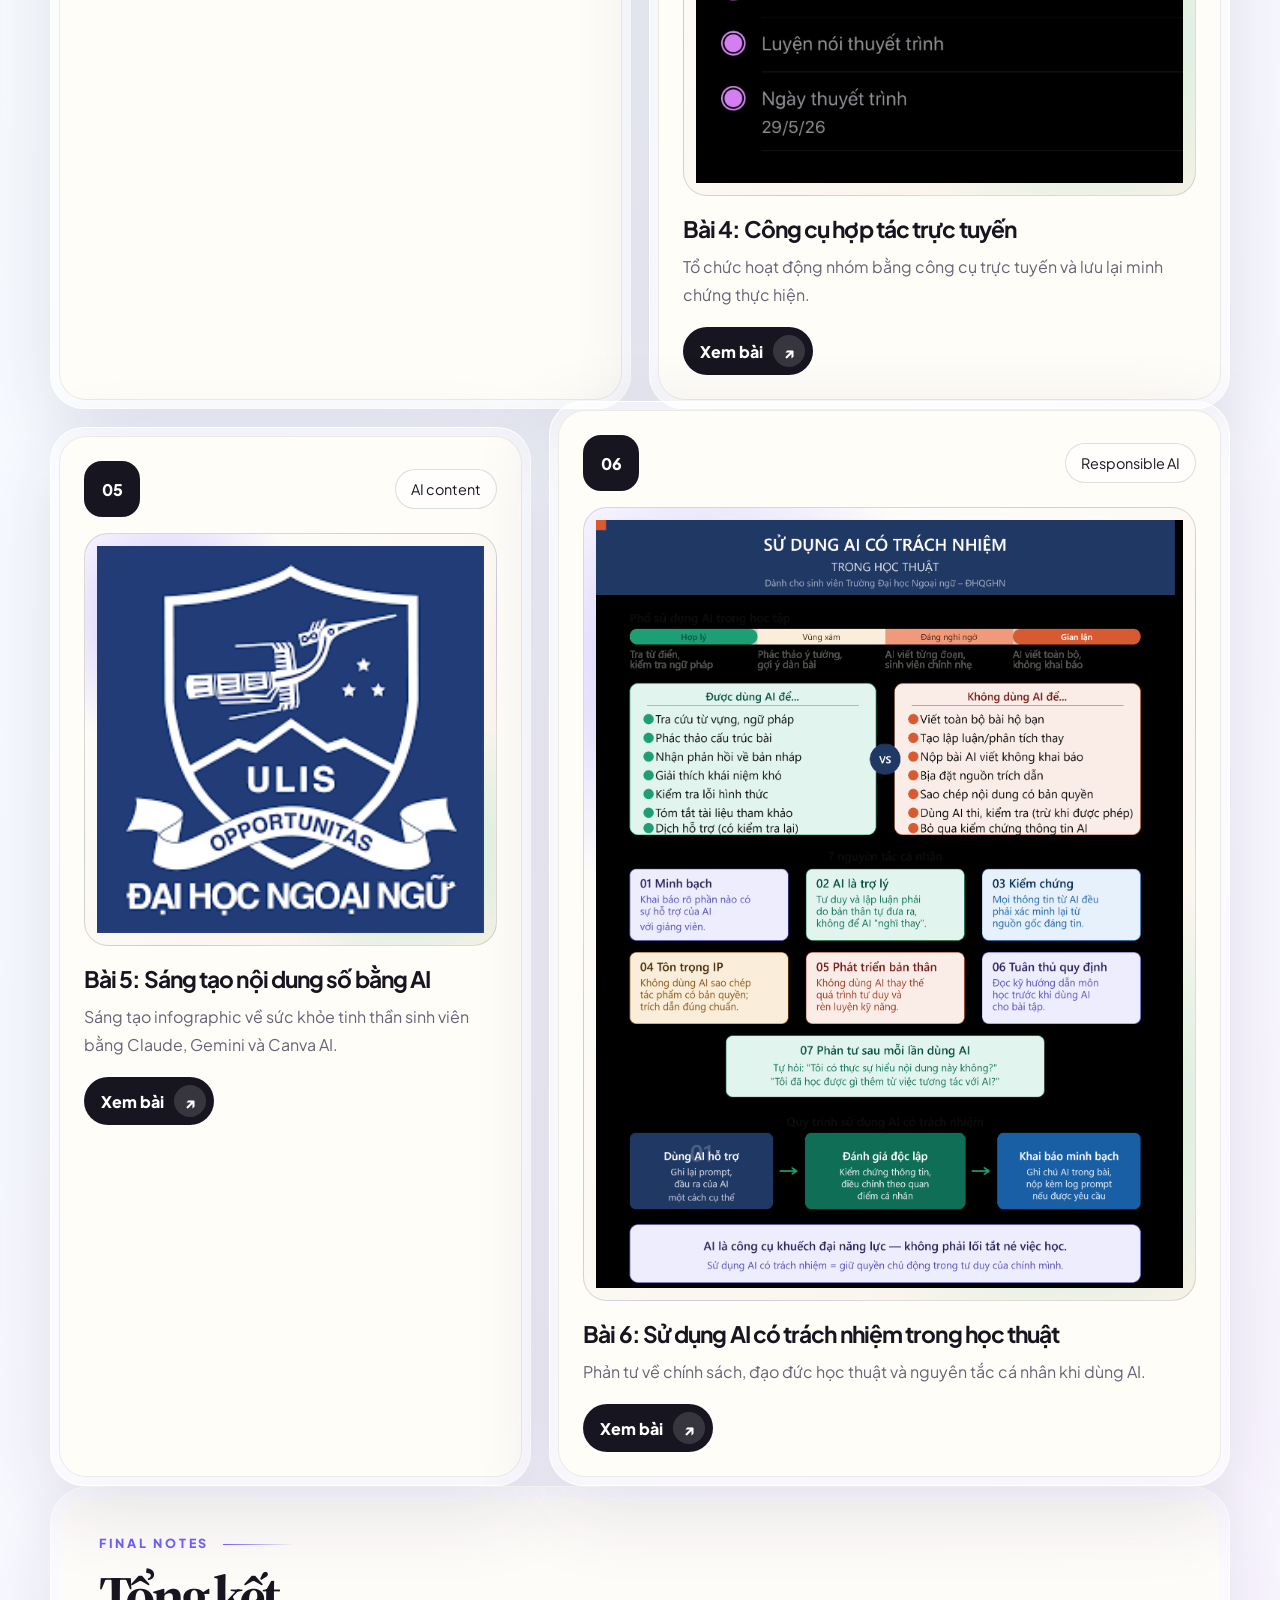
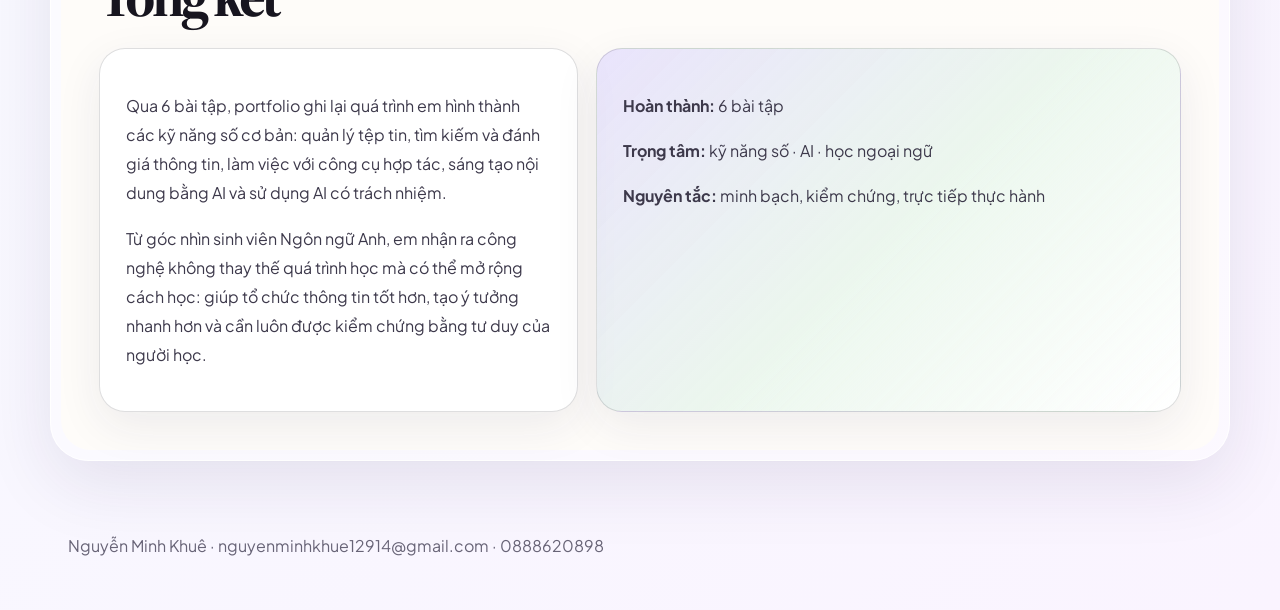
==== commit 7a1640e5: "Remove duplicate contact card from hero" ====
--- a/index.html
+++ b/index.html
@@ -30,7 +30,7 @@
         </div>
         <aside class="radio-deck">
           <div class="deck-card"><div class="deck-inner"><div class="wave"></div><h2>Study frequency</h2><p>Concept lấy từ chủ đề học ngoại ngữ qua âm nhạc: pastel nhưng có tương phản, như một kênh radio nhỏ ghi lại 6 bài học phần.</p></div></div>
-          <div class="deck-card"><div class="deck-inner"><h3>Contact</h3><div class="contact-stack"><a class="contact-link" href="mailto:nguyenminhkhue12914@gmail.com"><span>Email</span><strong>nguyenminhkhue12914@gmail.com</strong></a><a class="contact-link" href="tel:0888620898"><span>Phone</span><strong>0888620898</strong></a><a class="contact-link" href="https://www.linkedin.com/in/khuê-nguyễn-a862b8408" target="_blank" rel="noopener"><span>LinkedIn</span><strong>khuê-nguyễn</strong></a></div></div></div>
+
         </aside>
       </div>
     </section>
--- a/styles.css
+++ b/styles.css
@@ -9,15 +9,15 @@
 a{color:inherit;text-decoration:none}img{max-width:100%;display:block}.shell{position:relative;z-index:1;min-height:100vh}.container{max-width:var(--max);margin:0 auto}
 .topbar{max-width:var(--max);margin:0 auto;padding:24px 18px 0;display:flex;align-items:center;justify-content:space-between;gap:18px;position:sticky;top:0;z-index:10}
 .nav-island{display:flex;align-items:center;justify-content:space-between;gap:20px;width:100%;padding:8px 8px 8px 10px;border-radius:999px;background:rgba(255,253,248,.72);border:1px solid rgba(255,255,255,.9);box-shadow:0 18px 55px rgba(42,34,74,.13);backdrop-filter:blur(18px)}
-.brand{display:flex;align-items:center;gap:12px}.mark{width:48px;height:48px;border-radius:50%;display:grid;place-items:center;background:conic-gradient(from 210deg,var(--lilac),var(--mint),var(--blue),var(--coral),var(--lilac));box-shadow:inset 0 1px 0 rgba(255,255,255,.8);font-weight:900}.brand strong{display:block;font-weight:900}.brand span{display:block;color:var(--muted);font-size:.86rem}
-.nav{display:flex;gap:7px;flex-wrap:wrap}.nav a,.pill,.back,.contact-link{border:1px solid var(--line);background:rgba(255,255,255,.64);border-radius:999px;padding:10px 15px;transition:transform .7s var(--ease),background .7s var(--ease),border-color .7s var(--ease)}.nav a:hover,.back:hover,.contact-link:hover{transform:translateY(-2px);background:#fff;border-color:rgba(23,21,31,.28)}
+.brand{display:flex;align-items:center;gap:12px;min-width:0}.brand>div{display:grid;gap:2px;min-width:0}.mark{width:48px;height:48px;border-radius:50%;display:grid;place-items:center;background:conic-gradient(from 210deg,var(--lilac),var(--mint),var(--blue),var(--coral),var(--lilac));box-shadow:inset 0 1px 0 rgba(255,255,255,.8);font-weight:900;flex:0 0 48px}.brand strong{display:block;font-weight:900;line-height:1.12;white-space:nowrap}.brand span{display:block;color:var(--muted);font-size:.86rem;line-height:1.25}
+.nav{display:flex;gap:7px;flex-wrap:wrap}.nav a,.pill,.back{border:1px solid var(--line);background:rgba(255,255,255,.64);border-radius:999px;padding:10px 15px;transition:transform .7s var(--ease),background .7s var(--ease),border-color .7s var(--ease)}.nav a:hover,.back:hover{transform:translateY(-2px);background:#fff;border-color:rgba(23,21,31,.28)}
 main{padding:18px}.hero{max-width:var(--max);margin:0 auto 28px;padding:10px;border-radius:42px;background:rgba(255,255,255,.42);border:1px solid rgba(255,255,255,.9);box-shadow:0 34px 110px rgba(42,34,74,.16)}
 .hero-core{position:relative;overflow:hidden;min-height:640px;border-radius:34px;background:linear-gradient(135deg,rgba(255,253,248,.95),rgba(248,246,255,.82));padding:56px;display:grid;grid-template-columns:minmax(0,1.03fr) minmax(320px,.97fr);gap:42px;align-items:stretch}
 .hero-core:before{content:"LANGUAGE RADIO";position:absolute;left:44px;bottom:18px;font-size:clamp(3rem,10vw,9rem);line-height:.8;font-weight:900;letter-spacing:-.08em;color:rgba(23,21,31,.045);pointer-events:none}
 .eyebrow{display:inline-flex;align-items:center;width:max-content;border:1px solid var(--line);background:rgba(255,255,255,.58);border-radius:999px;padding:8px 12px;margin-bottom:18px;font-size:.68rem;font-weight:900;letter-spacing:.18em;text-transform:uppercase;color:#6f5dff}
 .section-kicker{display:block;margin:0 0 18px;font-size:.78rem;font-weight:900;letter-spacing:.22em;text-transform:uppercase;color:#6f5dff}.section-kicker:after{content:"";display:inline-block;width:72px;height:1px;margin-left:14px;background:linear-gradient(90deg,#6f5dff,transparent);vertical-align:middle}
-h1,.section-head h2,.work-hero h1{font-family:"Source Serif 4","Playfair Display",Georgia,serif}h1{font-size:clamp(3.8rem,7.6vw,8.4rem);line-height:.82;letter-spacing:-.09em;margin:0 0 24px;max-width:8.4ch}.lead{max-width:64ch;margin:0;color:var(--muted);font-size:1.04rem;line-height:1.9}.info-strip{display:flex;flex-wrap:wrap;gap:10px;margin-top:26px}.pill{font-size:.9rem}
-.radio-deck{display:grid;gap:16px;align-content:end}.deck-card{position:relative;border-radius:32px;padding:6px;background:rgba(23,21,31,.06);border:1px solid rgba(23,21,31,.08);transform:rotate(1.2deg)}.deck-card:nth-child(2){transform:rotate(-1.1deg);margin-left:42px}.deck-inner{border-radius:26px;background:#fffdf8;padding:28px;box-shadow:inset 0 1px 0 rgba(255,255,255,.9),0 18px 50px rgba(42,34,74,.11)}.wave{height:110px;border-radius:24px;margin-bottom:24px;background:repeating-linear-gradient(90deg,#17151f 0 8px,transparent 8px 16px),linear-gradient(135deg,var(--lilac),var(--mint));opacity:.84}.deck-inner h2,.deck-inner h3{margin:0 0 10px;font-size:1.4rem}.deck-inner p{margin:0;color:var(--muted);line-height:1.75}.contact-stack{display:grid;gap:10px}.contact-link{display:flex;justify-content:space-between;gap:16px;background:#fff}.contact-link strong{font-size:.92rem}
+h1,.section-head h2,.work-hero h1{font-family:"Source Serif 4","Playfair Display",Georgia,serif}h1{font-size:clamp(3.8rem,7.6vw,8.4rem);line-height:.96;letter-spacing:-.075em;margin:0 0 24px;max-width:9.2ch}.lead{max-width:64ch;margin:0;color:var(--muted);font-size:1.04rem;line-height:1.9}.info-strip{display:flex;flex-wrap:wrap;gap:10px;margin-top:26px}.pill{font-size:.9rem}
+.radio-deck{display:grid;gap:16px;align-content:center}.deck-card{position:relative;border-radius:32px;padding:6px;background:rgba(23,21,31,.06);border:1px solid rgba(23,21,31,.08);transform:rotate(1.2deg)}.deck-inner{border-radius:26px;background:#fffdf8;padding:28px;box-shadow:inset 0 1px 0 rgba(255,255,255,.9),0 18px 50px rgba(42,34,74,.11)}.wave{height:110px;border-radius:24px;margin-bottom:24px;background:repeating-linear-gradient(90deg,#17151f 0 8px,transparent 8px 16px),linear-gradient(135deg,var(--lilac),var(--mint));opacity:.84}.deck-inner h2,.deck-inner h3{margin:0 0 10px;font-size:1.4rem}.deck-inner p{margin:0;color:var(--muted);line-height:1.75}
 .section{max-width:var(--max);margin:0 auto 28px;padding:10px;border-radius:38px;background:rgba(255,255,255,.38);border:1px solid rgba(255,255,255,.86);box-shadow:0 22px 70px rgba(42,34,74,.10)}.section-core{border-radius:30px;background:rgba(255,253,248,.76);padding:38px}.section-head h2{font-size:clamp(2.1rem,4.5vw,4.5rem);line-height:.92;letter-spacing:-.07em;margin:0 0 26px}
 .profile-grid{display:grid;grid-template-columns:.9fr 1.1fr;gap:18px}.panel{border-radius:26px;padding:26px;background:#fff;border:1px solid var(--line);box-shadow:0 14px 45px rgba(42,34,74,.08)}.panel p{color:#3d394b;line-height:1.82}.identity{background:linear-gradient(135deg,rgba(207,197,255,.46),rgba(198,236,216,.34),#fff)}
 .route-grid{display:grid;grid-template-columns:1.2fr .8fr 1fr;gap:16px}.route-grid article{border-radius:28px;padding:26px;background:#fff;border:1px solid var(--line);box-shadow:0 14px 45px rgba(42,34,74,.08)}.route-grid article:nth-child(2){margin-top:40px;background:linear-gradient(135deg,#fff,var(--blue))}.route-grid article:nth-child(3){background:linear-gradient(135deg,#fff,var(--mint))}.route-grid span{font-weight:900;color:#6f5dff}.route-grid h3{font-size:1.35rem;margin:.5rem 0}.route-grid p{margin:0;color:var(--muted);line-height:1.75}
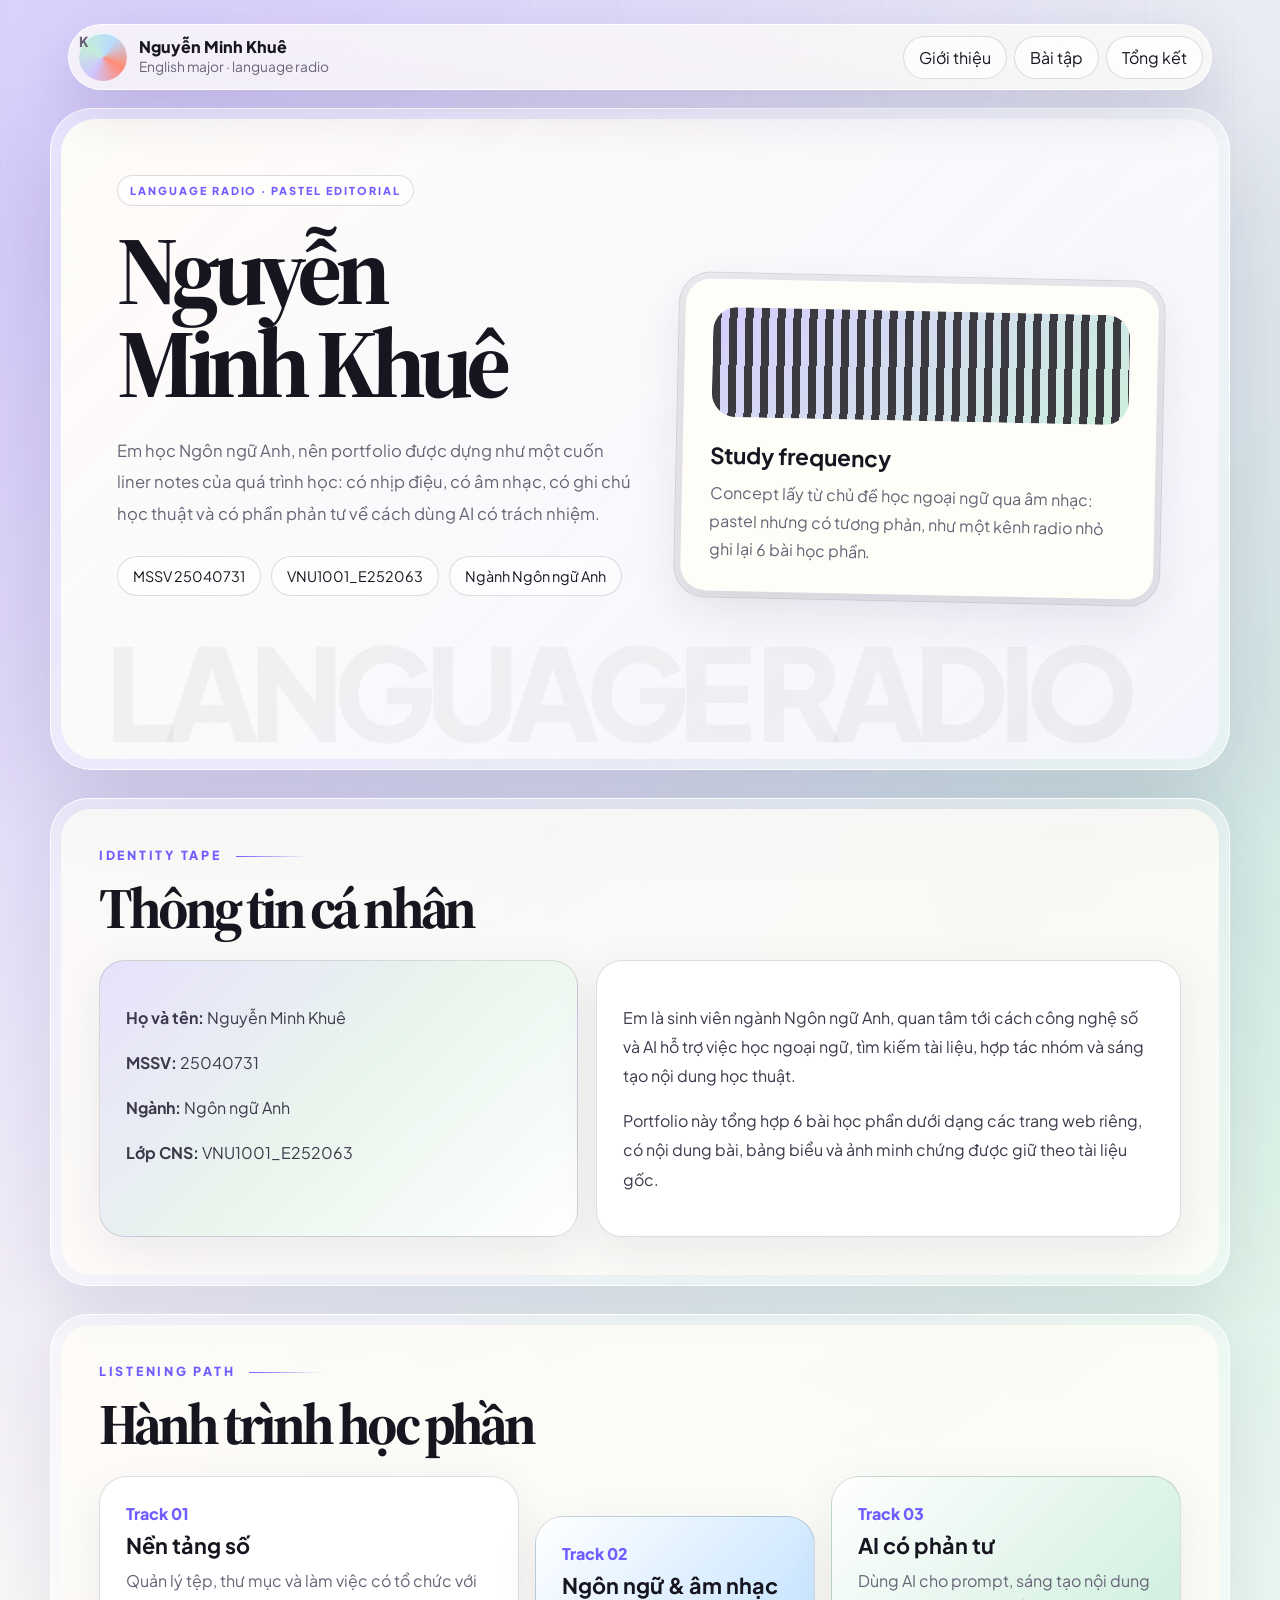
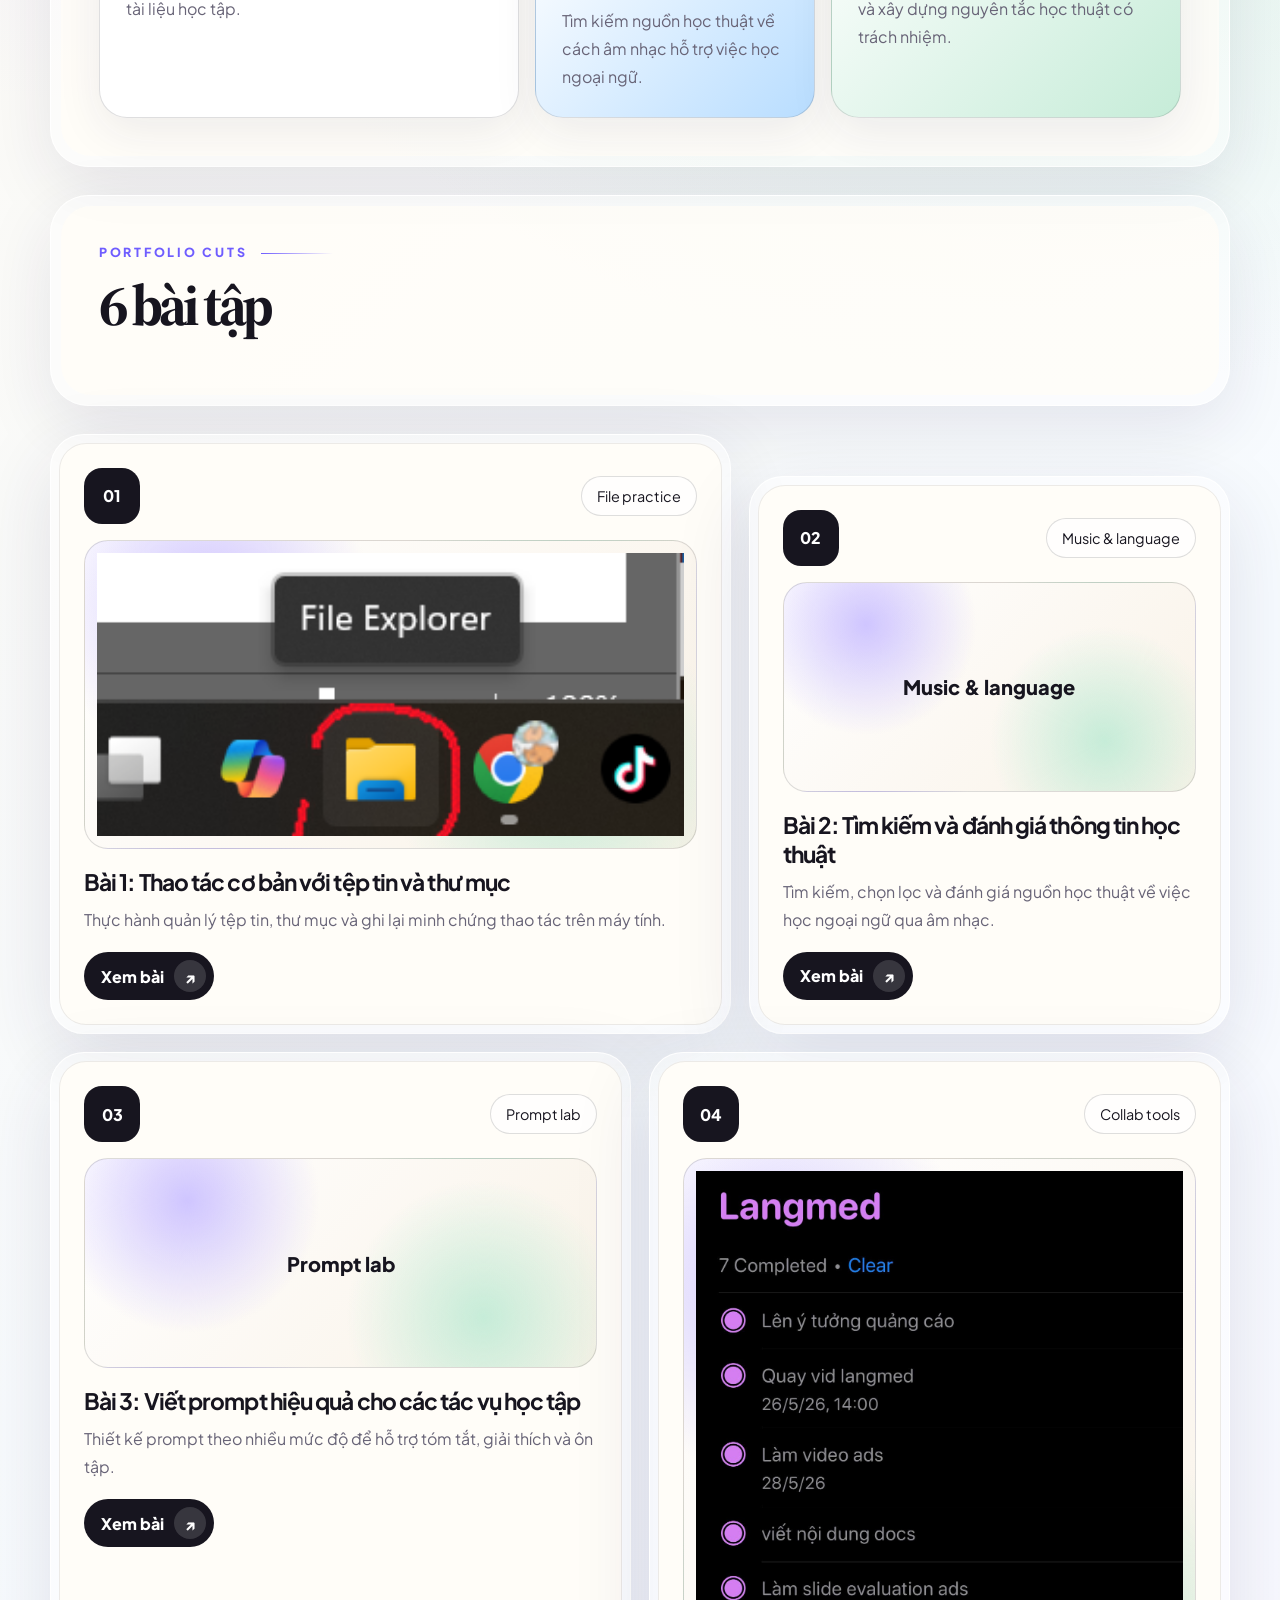
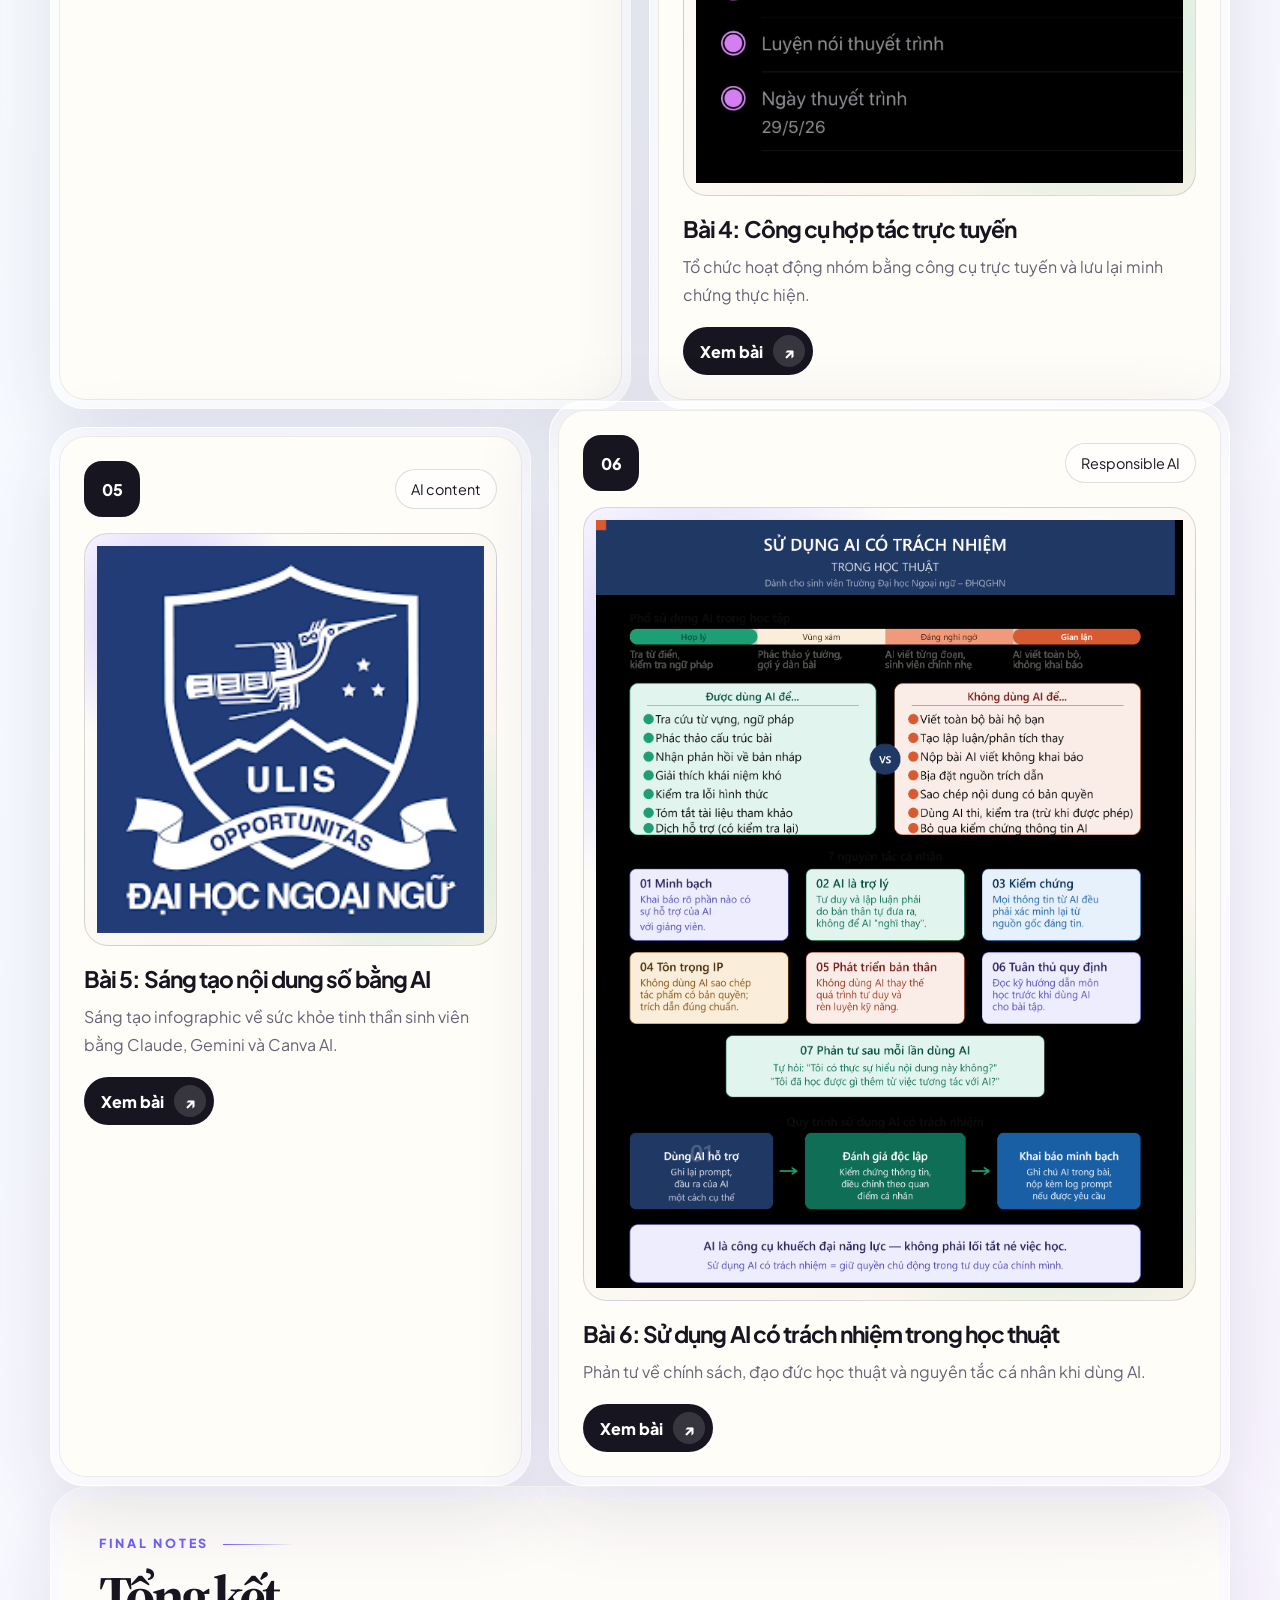
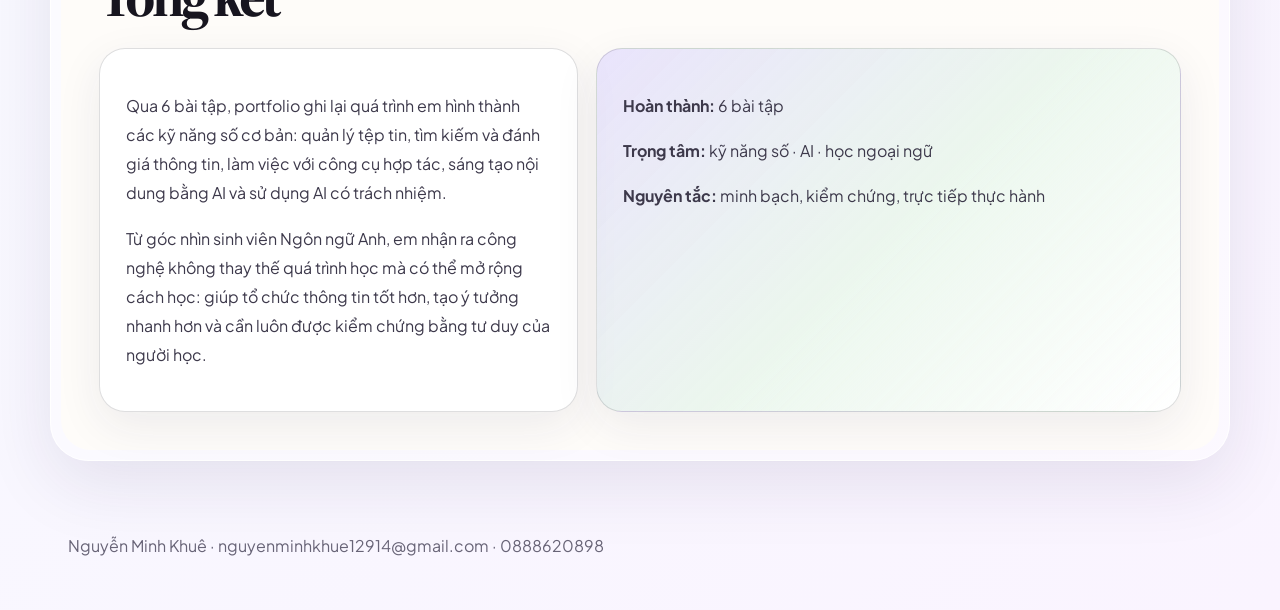
==== commit 80a4d450: "Remove contact tab from navbar" ====
--- a/index.html
+++ b/index.html
@@ -16,7 +16,7 @@
   <header class="topbar">
     <div class="nav-island">
       <a class="brand" href="index.html"><span class="mark">K</span><div><strong>Nguyễn Minh Khuê</strong><span>English major · language radio</span></div></a>
-      <nav class="nav"><a href="#about">Giới thiệu</a><a href="#works">Bài tập</a><a href="#summary">Tổng kết</a><a href="#contact">Liên hệ</a></nav>
+      <nav class="nav"><a href="#about">Giới thiệu</a><a href="#works">Bài tập</a><a href="#summary">Tổng kết</a></nav>
     </div>
   </header>
   <main>
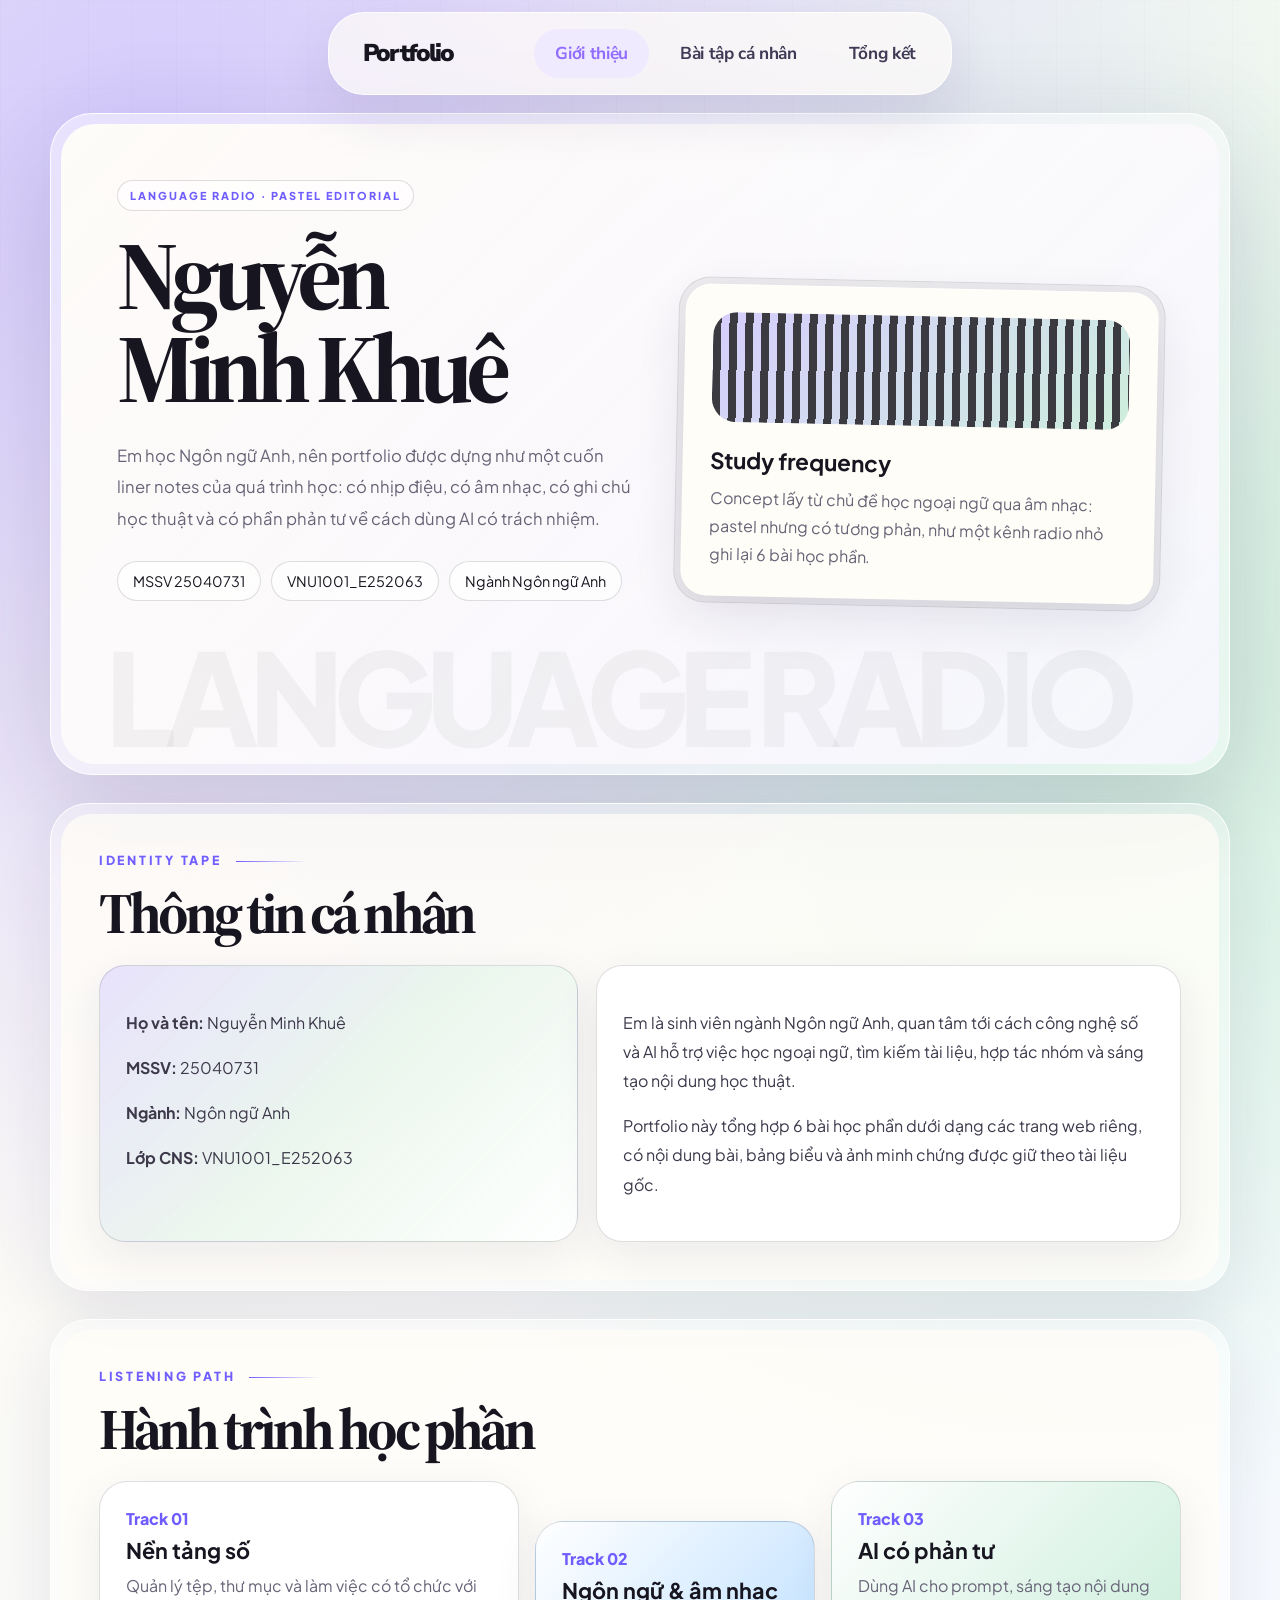
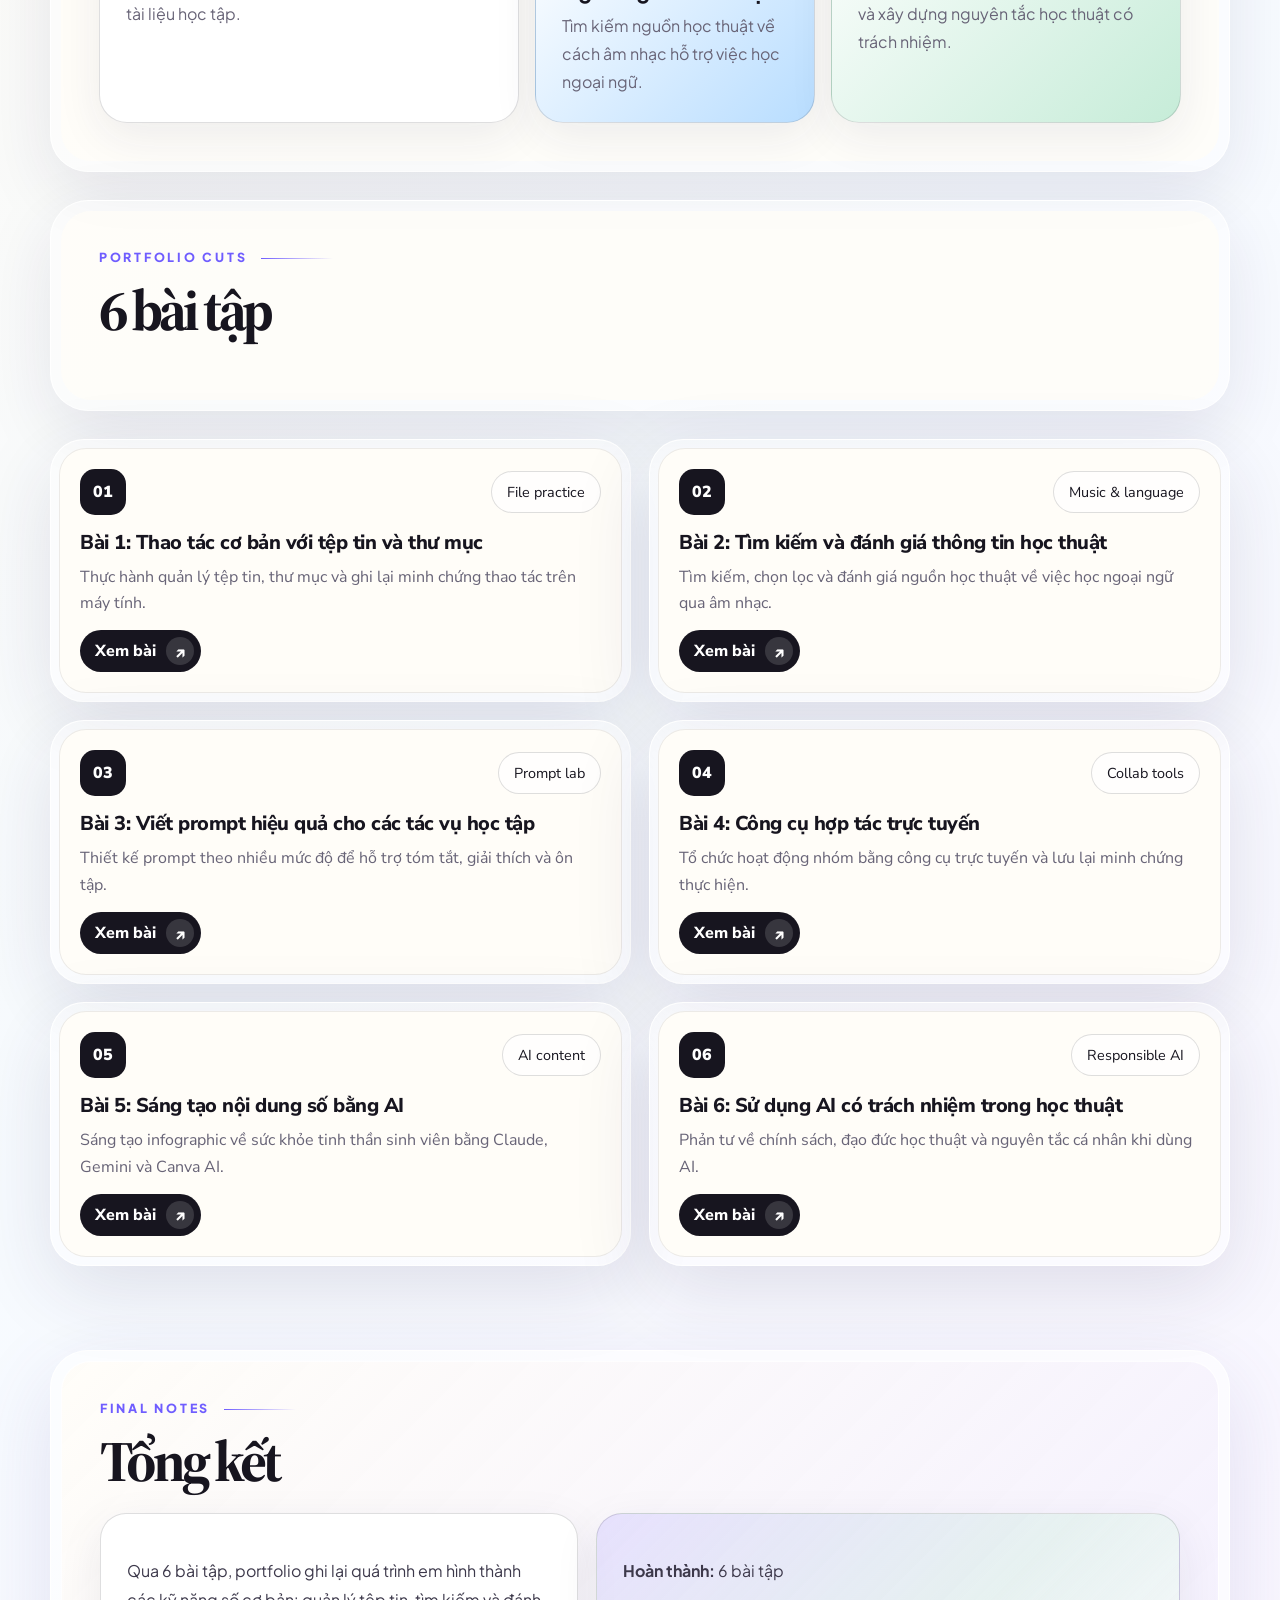
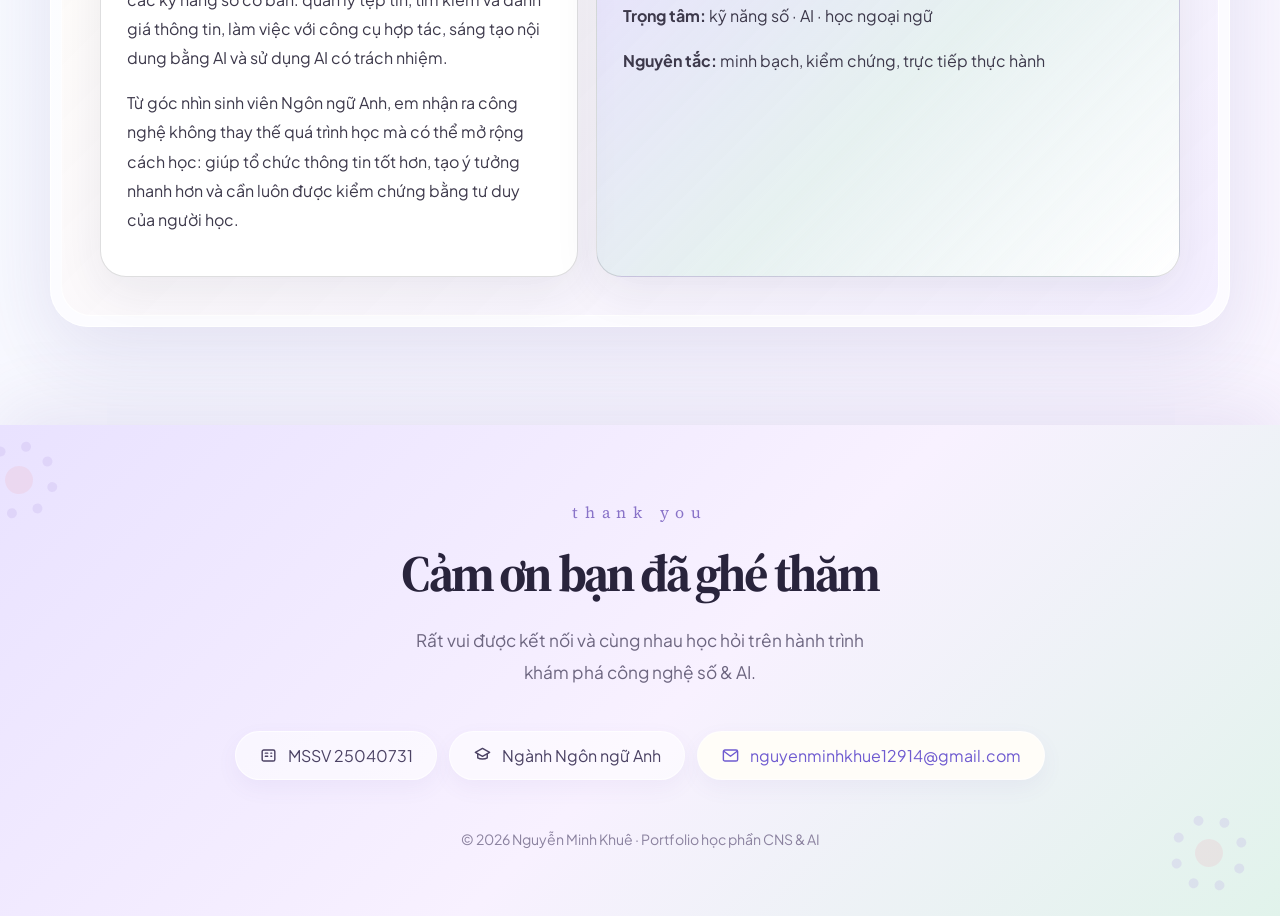
==== commit c6b9a2ba: "Fix: edit layout, restructure content" ====
--- a/index.html
+++ b/index.html
@@ -7,7 +7,7 @@
   <meta name="description" content="Portfolio học phần Nhập môn Công nghệ số và Ứng dụng AI của Nguyễn Minh Khuê.">
   <link rel="preconnect" href="https://fonts.googleapis.com">
   <link rel="preconnect" href="https://fonts.gstatic.com" crossorigin>
-  <link href="https://fonts.googleapis.com/css2?family=Plus+Jakarta+Sans:wght@400;500;700;800;900&family=Source+Serif+4:opsz,wght@8..60,600;8..60,700;8..60,800&display=swap" rel="stylesheet">
+  <link href="https://fonts.googleapis.com/css2?family=Nunito+Sans:opsz,wght@6..12,400;6..12,500;6..12,700;6..12,800;6..12,900&family=Plus+Jakarta+Sans:wght@400;500;700;800;900&family=Source+Serif+4:opsz,wght@8..60,600;8..60,700;8..60,800&display=swap" rel="stylesheet">
   <link rel="icon" type="image/svg+xml" href="./assets/brand/favicon.svg">
   <link rel="stylesheet" href="styles.css">
 </head>
@@ -15,8 +15,8 @@
 <div class="shell">
   <header class="topbar">
     <div class="nav-island">
-      <a class="brand" href="index.html"><span class="mark">K</span><div><strong>Nguyễn Minh Khuê</strong><span>English major · language radio</span></div></a>
-      <nav class="nav"><a href="#about">Giới thiệu</a><a href="#works">Bài tập</a><a href="#summary">Tổng kết</a></nav>
+      <a class="nav-title" href="index.html">Portfolio</a>
+      <nav class="nav"><a class="active" href="#about">Giới thiệu</a><a href="#works">Bài tập cá nhân</a><a href="#summary">Tổng kết</a></nav>
     </div>
   </header>
   <main>
@@ -37,15 +37,15 @@
     <section class="section" id="about"><div class="section-core"><div class="section-head"><span class="section-kicker">Identity tape</span><h2>Thông tin cá nhân</h2></div><div class="profile-grid"><article class="panel identity"><p><strong>Họ và tên:</strong> Nguyễn Minh Khuê</p><p><strong>MSSV:</strong> 25040731</p><p><strong>Ngành:</strong> Ngôn ngữ Anh</p><p><strong>Lớp CNS:</strong> VNU1001_E252063</p></article><article class="panel"><p>Em là sinh viên ngành Ngôn ngữ Anh, quan tâm tới cách công nghệ số và AI hỗ trợ việc học ngoại ngữ, tìm kiếm tài liệu, hợp tác nhóm và sáng tạo nội dung học thuật.</p><p>Portfolio này tổng hợp 6 bài học phần dưới dạng các trang web riêng, có nội dung bài, bảng biểu và ảnh minh chứng được giữ theo tài liệu gốc.</p></article></div></div></section>
     <section class="section"><div class="section-core"><div class="section-head"><span class="section-kicker">Listening path</span><h2>Hành trình học phần</h2></div><div class="route-grid"><article><span>Track 01</span><h3>Nền tảng số</h3><p>Quản lý tệp, thư mục và làm việc có tổ chức với tài liệu học tập.</p></article><article><span>Track 02</span><h3>Ngôn ngữ & âm nhạc</h3><p>Tìm kiếm nguồn học thuật về cách âm nhạc hỗ trợ việc học ngoại ngữ.</p></article><article><span>Track 03</span><h3>AI có phản tư</h3><p>Dùng AI cho prompt, sáng tạo nội dung và xây dựng nguyên tắc học thuật có trách nhiệm.</p></article></div></div></section>
     <section class="section" id="works"><div class="section-core"><div class="section-head"><span class="section-kicker">Portfolio cuts</span><h2>6 bài tập</h2></div></div></section>
-    <section class="work-grid"><article class="work-card"><div class="work-inner"><div class="work-top"><div class="work-no">01</div><span class="pill">File practice</span></div><div class="thumb"><img src="assets/evidence/week-01/01.png" alt="1. Mở File Explorer: Nhấn tổ hợp phím Windows + E hoặc nhấp vào biểu tượng thư mục màu vàng trên thanh tác vụ."></div><h3>Bài 1: Thao tác cơ bản với tệp tin và thư mục</h3><p>Thực hành quản lý tệp tin, thư mục và ghi lại minh chứng thao tác trên máy tính.</p><a class="read" href="works/week-01/index.html">Xem bài <i>↗</i></a></div></article>
-<article class="work-card"><div class="work-inner"><div class="work-top"><div class="work-no">02</div><span class="pill">Music &amp; language</span></div><div class="thumb"><span>Music &amp; language</span></div><h3>Bài 2: Tìm kiếm và đánh giá thông tin học thuật</h3><p>Tìm kiếm, chọn lọc và đánh giá nguồn học thuật về việc học ngoại ngữ qua âm nhạc.</p><a class="read" href="works/week-02/index.html">Xem bài <i>↗</i></a></div></article>
-<article class="work-card"><div class="work-inner"><div class="work-top"><div class="work-no">03</div><span class="pill">Prompt lab</span></div><div class="thumb"><span>Prompt lab</span></div><h3>Bài 3: Viết prompt hiệu quả cho các tác vụ học tập</h3><p>Thiết kế prompt theo nhiều mức độ để hỗ trợ tóm tắt, giải thích và ôn tập.</p><a class="read" href="works/week-03/index.html">Xem bài <i>↗</i></a></div></article>
-<article class="work-card"><div class="work-inner"><div class="work-top"><div class="work-no">04</div><span class="pill">Collab tools</span></div><div class="thumb"><img src="assets/evidence/week-04/01.png" alt="- Tự quản lý danh sách nhiệm vụ được giao trên công cụ quản lý: Apple Reminder là một công cụ quản lý công việc và lê..."></div><h3>Bài 4: Công cụ hợp tác trực tuyến</h3><p>Tổ chức hoạt động nhóm bằng công cụ trực tuyến và lưu lại minh chứng thực hiện.</p><a class="read" href="works/week-04/index.html">Xem bài <i>↗</i></a></div></article>
-<article class="work-card"><div class="work-inner"><div class="work-top"><div class="work-no">05</div><span class="pill">AI content</span></div><div class="thumb"><img src="assets/evidence/week-05/01.png" alt="Trường Đại học Ngoại ngữ - Đại học Quốc gia Hà Nội"></div><h3>Bài 5: Sáng tạo nội dung số bằng AI</h3><p>Sáng tạo infographic về sức khỏe tinh thần sinh viên bằng Claude, Gemini và Canva AI.</p><a class="read" href="works/week-05/index.html">Xem bài <i>↗</i></a></div></article>
-<article class="work-card"><div class="work-inner"><div class="work-top"><div class="work-no">06</div><span class="pill">Responsible AI</span></div><div class="thumb"><img src="assets/evidence/week-06/01.png" alt="5. TẠO INFOGRAPHIC MINH HỌA &quot;Sử dụng AI có trách nhiệm trong học thuật&quot;."></div><h3>Bài 6: Sử dụng AI có trách nhiệm trong học thuật</h3><p>Phản tư về chính sách, đạo đức học thuật và nguyên tắc cá nhân khi dùng AI.</p><a class="read" href="works/week-06/index.html">Xem bài <i>↗</i></a></div></article></section>
+    <section class="work-grid"><article class="work-card"><div class="work-inner"><div class="work-top"><div class="work-no">01</div><span class="pill">File practice</span></div><h3>Bài 1: Thao tác cơ bản với tệp tin và thư mục</h3><p>Thực hành quản lý tệp tin, thư mục và ghi lại minh chứng thao tác trên máy tính.</p><a class="read" href="works/week-01/index.html">Xem bài <i>↗</i></a></div></article>
+<article class="work-card"><div class="work-inner"><div class="work-top"><div class="work-no">02</div><span class="pill">Music &amp; language</span></div><h3>Bài 2: Tìm kiếm và đánh giá thông tin học thuật</h3><p>Tìm kiếm, chọn lọc và đánh giá nguồn học thuật về việc học ngoại ngữ qua âm nhạc.</p><a class="read" href="works/week-02/index.html">Xem bài <i>↗</i></a></div></article>
+<article class="work-card"><div class="work-inner"><div class="work-top"><div class="work-no">03</div><span class="pill">Prompt lab</span></div><h3>Bài 3: Viết prompt hiệu quả cho các tác vụ học tập</h3><p>Thiết kế prompt theo nhiều mức độ để hỗ trợ tóm tắt, giải thích và ôn tập.</p><a class="read" href="works/week-03/index.html">Xem bài <i>↗</i></a></div></article>
+<article class="work-card"><div class="work-inner"><div class="work-top"><div class="work-no">04</div><span class="pill">Collab tools</span></div><h3>Bài 4: Công cụ hợp tác trực tuyến</h3><p>Tổ chức hoạt động nhóm bằng công cụ trực tuyến và lưu lại minh chứng thực hiện.</p><a class="read" href="works/week-04/index.html">Xem bài <i>↗</i></a></div></article>
+<article class="work-card"><div class="work-inner"><div class="work-top"><div class="work-no">05</div><span class="pill">AI content</span></div><h3>Bài 5: Sáng tạo nội dung số bằng AI</h3><p>Sáng tạo infographic về sức khỏe tinh thần sinh viên bằng Claude, Gemini và Canva AI.</p><a class="read" href="works/week-05/index.html">Xem bài <i>↗</i></a></div></article>
+<article class="work-card"><div class="work-inner"><div class="work-top"><div class="work-no">06</div><span class="pill">Responsible AI</span></div><h3>Bài 6: Sử dụng AI có trách nhiệm trong học thuật</h3><p>Phản tư về chính sách, đạo đức học thuật và nguyên tắc cá nhân khi dùng AI.</p><a class="read" href="works/week-06/index.html">Xem bài <i>↗</i></a></div></article></section>
     <section class="section" id="summary"><div class="section-core"><div class="section-head"><span class="section-kicker">Final notes</span><h2>Tổng kết</h2></div><div class="profile-grid"><article class="panel"><p>Qua 6 bài tập, portfolio ghi lại quá trình em hình thành các kỹ năng số cơ bản: quản lý tệp tin, tìm kiếm và đánh giá thông tin, làm việc với công cụ hợp tác, sáng tạo nội dung bằng AI và sử dụng AI có trách nhiệm.</p><p>Từ góc nhìn sinh viên Ngôn ngữ Anh, em nhận ra công nghệ không thay thế quá trình học mà có thể mở rộng cách học: giúp tổ chức thông tin tốt hơn, tạo ý tưởng nhanh hơn và cần luôn được kiểm chứng bằng tư duy của người học.</p></article><article class="panel identity"><p><strong>Hoàn thành:</strong> 6 bài tập</p><p><strong>Trọng tâm:</strong> kỹ năng số · AI · học ngoại ngữ</p><p><strong>Nguyên tắc:</strong> minh bạch, kiểm chứng, trực tiếp thực hành</p></article></div></div></section>
   </main>
-  <footer class="footer" id="contact"><p>Nguyễn Minh Khuê · nguyenminhkhue12914@gmail.com · 0888620898</p></footer>
+  <footer class="footer" id="contact"><span class="footer-flower footer-flower-left" aria-hidden="true"></span><div class="footer-inner"><span class="footer-kicker">thank you</span><h2>Cảm ơn bạn đã ghé thăm</h2><p class="footer-intro">Rất vui được kết nối và cùng nhau học hỏi trên hành trình<br> khám phá công nghệ số &amp; AI.</p><div class="footer-details"><span><svg viewBox="0 0 24 24" aria-hidden="true"><rect x="4" y="5" width="16" height="14" rx="2"></rect><path d="M8 9h3M8 13h3M15 9h1M15 13h1"></path></svg>MSSV 25040731</span><span><svg viewBox="0 0 24 24" aria-hidden="true"><path d="m3 8 9 5 9-5-9-5-9 5Z"></path><path d="M6 10v5c3 2 9 2 12 0v-5"></path></svg>Ngành Ngôn ngữ Anh</span><a href="mailto:nguyenminhkhue12914@gmail.com"><svg viewBox="0 0 24 24" aria-hidden="true"><rect x="3" y="5" width="18" height="14" rx="2"></rect><path d="m4 7 8 6 8-6"></path></svg>nguyenminhkhue12914@gmail.com</a></div><p class="footer-credit">© 2026 Nguyễn Minh Khuê · Portfolio học phần CNS &amp; AI</p></div><span class="footer-flower footer-flower-right" aria-hidden="true"></span></footer>
 </div>
 <script src="script.js"></script>
 </body>
--- a/styles.css
+++ b/styles.css
@@ -7,10 +7,11 @@
 body{margin:0;color:var(--ink);font-family:"Plus Jakarta Sans",Manrope,system-ui,sans-serif;background:radial-gradient(circle at 12% 4%,rgba(207,197,255,.9),transparent 28%),radial-gradient(circle at 84% 16%,rgba(198,236,216,.82),transparent 24%),linear-gradient(135deg,#fffaf0 0%,#f7fbff 52%,#faf4ff 100%)}
 body:before{content:"";position:fixed;inset:0;pointer-events:none;z-index:0;opacity:.28;background-image:linear-gradient(90deg,rgba(23,21,31,.055) 1px,transparent 1px),linear-gradient(rgba(23,21,31,.04) 1px,transparent 1px);background-size:44px 44px;mask-image:linear-gradient(#000,transparent 78%)}
 a{color:inherit;text-decoration:none}img{max-width:100%;display:block}.shell{position:relative;z-index:1;min-height:100vh}.container{max-width:var(--max);margin:0 auto}
-.topbar{max-width:var(--max);margin:0 auto;padding:24px 18px 0;display:flex;align-items:center;justify-content:space-between;gap:18px;position:sticky;top:0;z-index:10}
-.nav-island{display:flex;align-items:center;justify-content:space-between;gap:20px;width:100%;padding:8px 8px 8px 10px;border-radius:999px;background:rgba(255,253,248,.72);border:1px solid rgba(255,255,255,.9);box-shadow:0 18px 55px rgba(42,34,74,.13);backdrop-filter:blur(18px)}
+.topbar{max-width:634px;margin:0 auto;padding:12px 5px 0;display:flex;align-items:center;justify-content:center;gap:18px;position:sticky;top:0;z-index:10}
+.nav-island{display:flex;align-items:center;justify-content:space-between;gap:26px;width:100%;padding:16px 14px 16px 34px;border-radius:36px;background:rgba(255,253,248,.72);border:1px solid rgba(255,255,255,.82);box-shadow:0 18px 55px rgba(42,34,74,.10);backdrop-filter:blur(18px)}
+.nav-title{font-family:"Nunito Sans","Plus Jakarta Sans",system-ui,sans-serif;font-size:1.52rem;font-weight:900;letter-spacing:-.075em;line-height:1;color:#17151f;white-space:nowrap}
 .brand{display:flex;align-items:center;gap:12px;min-width:0}.brand>div{display:grid;gap:2px;min-width:0}.mark{width:48px;height:48px;border-radius:50%;display:grid;place-items:center;background:conic-gradient(from 210deg,var(--lilac),var(--mint),var(--blue),var(--coral),var(--lilac));box-shadow:inset 0 1px 0 rgba(255,255,255,.8);font-weight:900;flex:0 0 48px}.brand strong{display:block;font-weight:900;line-height:1.12;white-space:nowrap}.brand span{display:block;color:var(--muted);font-size:.86rem;line-height:1.25}
-.nav{display:flex;gap:7px;flex-wrap:wrap}.nav a,.pill,.back{border:1px solid var(--line);background:rgba(255,255,255,.64);border-radius:999px;padding:10px 15px;transition:transform .7s var(--ease),background .7s var(--ease),border-color .7s var(--ease)}.nav a:hover,.back:hover{transform:translateY(-2px);background:#fff;border-color:rgba(23,21,31,.28)}
+.nav{display:flex;align-items:center;gap:10px;flex-wrap:nowrap;font-family:"Nunito Sans","Plus Jakarta Sans",system-ui,sans-serif}.nav a{border:1px solid transparent;background:transparent;border-radius:999px;padding:12px 20px;color:#3f3a55;font-size:1.08rem;font-weight:700;letter-spacing:-.02em;white-space:nowrap;transition:transform .7s var(--ease),background .7s var(--ease),border-color .7s var(--ease),color .7s var(--ease)}.pill,.back{border:1px solid var(--line);background:rgba(255,255,255,.64);border-radius:999px;padding:10px 15px;transition:transform .7s var(--ease),background .7s var(--ease),border-color .7s var(--ease)}.nav a.active{background:#f0eaff;color:#916dff}.nav a:hover,.back:hover{transform:translateY(-2px);background:#fff;border-color:rgba(23,21,31,.08)}.nav a.active:hover{background:#f0eaff;color:#916dff}
 main{padding:18px}.hero{max-width:var(--max);margin:0 auto 28px;padding:10px;border-radius:42px;background:rgba(255,255,255,.42);border:1px solid rgba(255,255,255,.9);box-shadow:0 34px 110px rgba(42,34,74,.16)}
 .hero-core{position:relative;overflow:hidden;min-height:640px;border-radius:34px;background:linear-gradient(135deg,rgba(255,253,248,.95),rgba(248,246,255,.82));padding:56px;display:grid;grid-template-columns:minmax(0,1.03fr) minmax(320px,.97fr);gap:42px;align-items:stretch}
 .hero-core:before{content:"LANGUAGE RADIO";position:absolute;left:44px;bottom:18px;font-size:clamp(3rem,10vw,9rem);line-height:.8;font-weight:900;letter-spacing:-.08em;color:rgba(23,21,31,.045);pointer-events:none}
@@ -21,7 +22,48 @@
 .section{max-width:var(--max);margin:0 auto 28px;padding:10px;border-radius:38px;background:rgba(255,255,255,.38);border:1px solid rgba(255,255,255,.86);box-shadow:0 22px 70px rgba(42,34,74,.10)}.section-core{border-radius:30px;background:rgba(255,253,248,.76);padding:38px}.section-head h2{font-size:clamp(2.1rem,4.5vw,4.5rem);line-height:.92;letter-spacing:-.07em;margin:0 0 26px}
 .profile-grid{display:grid;grid-template-columns:.9fr 1.1fr;gap:18px}.panel{border-radius:26px;padding:26px;background:#fff;border:1px solid var(--line);box-shadow:0 14px 45px rgba(42,34,74,.08)}.panel p{color:#3d394b;line-height:1.82}.identity{background:linear-gradient(135deg,rgba(207,197,255,.46),rgba(198,236,216,.34),#fff)}
 .route-grid{display:grid;grid-template-columns:1.2fr .8fr 1fr;gap:16px}.route-grid article{border-radius:28px;padding:26px;background:#fff;border:1px solid var(--line);box-shadow:0 14px 45px rgba(42,34,74,.08)}.route-grid article:nth-child(2){margin-top:40px;background:linear-gradient(135deg,#fff,var(--blue))}.route-grid article:nth-child(3){background:linear-gradient(135deg,#fff,var(--mint))}.route-grid span{font-weight:900;color:#6f5dff}.route-grid h3{font-size:1.35rem;margin:.5rem 0}.route-grid p{margin:0;color:var(--muted);line-height:1.75}
-.work-grid{max-width:var(--max);margin:0 auto;display:grid;grid-template-columns:repeat(12,1fr);gap:18px}.work-card{grid-column:span 6;border-radius:34px;padding:8px;background:rgba(255,255,255,.38);border:1px solid rgba(255,255,255,.88);box-shadow:0 24px 80px rgba(42,34,74,.12);transition:transform .8s var(--ease),box-shadow .8s var(--ease)}.work-card:nth-child(1){grid-column:span 7}.work-card:nth-child(2){grid-column:span 5;margin-top:42px}.work-card:nth-child(5){grid-column:span 5}.work-card:nth-child(6){grid-column:span 7;margin-top:-26px}.work-card:hover{transform:translateY(-7px) rotate(-.4deg);box-shadow:0 34px 100px rgba(42,34,74,.18)}.work-inner{height:100%;border-radius:27px;padding:24px;background:#fffdf8;border:1px solid rgba(23,21,31,.08)}.work-top{display:flex;justify-content:space-between;gap:12px;align-items:center;margin-bottom:16px}.work-no{width:56px;height:56px;border-radius:18px;display:grid;place-items:center;background:#17151f;color:#fff;font-weight:900}.thumb{min-height:210px;border-radius:24px;display:grid;place-items:center;overflow:hidden;background:radial-gradient(circle at 20% 20%,var(--lilac),transparent 30%),radial-gradient(circle at 78% 76%,var(--mint),transparent 32%),linear-gradient(135deg,#fff,var(--cream));border:1px solid var(--line)}.thumb img{width:100%;height:100%;min-height:210px;object-fit:contain;padding:12px}.thumb span{font-weight:900;font-size:1.25rem}.work-card h3{font-size:1.42rem;letter-spacing:-.04em;margin:18px 0 10px}.work-card p{margin:0;color:var(--muted);line-height:1.75}.read{display:inline-flex;align-items:center;gap:10px;margin-top:18px;border-radius:999px;background:#17151f;color:#fff;padding:8px 8px 8px 17px;font-weight:800;transition:transform .7s var(--ease)}.read i{font-style:normal;width:32px;height:32px;border-radius:50%;display:grid;place-items:center;background:rgba(255,255,255,.14);transition:transform .7s var(--ease)}.read:hover{transform:translateY(-2px)}.read:hover i{transform:translateX(3px) translateY(-1px)}
+.work-grid{max-width:var(--max);margin:0 auto;display:grid;grid-template-columns:repeat(2,minmax(0,1fr));gap:18px}.work-card{border-radius:34px;padding:8px;background:rgba(255,255,255,.38);border:1px solid rgba(255,255,255,.88);box-shadow:0 24px 80px rgba(42,34,74,.12);font-family:"Nunito Sans","Plus Jakarta Sans",system-ui,sans-serif;transition:transform .8s var(--ease),box-shadow .8s var(--ease)}.work-card:hover{transform:translateY(-7px) rotate(-.4deg);box-shadow:0 34px 100px rgba(42,34,74,.18)}.work-inner{height:100%;border-radius:27px;padding:20px;background:#fffdf8;border:1px solid rgba(23,21,31,.08)}.work-top{display:flex;justify-content:space-between;gap:12px;align-items:center;margin-bottom:14px}.work-no{width:46px;height:46px;border-radius:15px;display:grid;place-items:center;background:#17151f;color:#fff;font-weight:900}.work-card h3{font-size:1.25rem;font-weight:800;letter-spacing:-.025em;margin:0 0 8px}.work-card p{margin:0;color:var(--muted);font-weight:400;line-height:1.65}.read{display:inline-flex;align-items:center;gap:10px;margin-top:14px;border-radius:999px;background:#17151f;color:#fff;padding:7px 7px 7px 15px;font-weight:800;transition:transform .7s var(--ease)}.read i{font-style:normal;width:28px;height:28px;border-radius:50%;display:grid;place-items:center;background:rgba(255,255,255,.14);transition:transform .7s var(--ease)}.read:hover{transform:translateY(-2px)}.read:hover i{transform:translateX(3px) translateY(-1px)}
 .work-hero{max-width:var(--max);margin:0 auto 28px;padding:10px;border-radius:38px;background:rgba(255,255,255,.38);border:1px solid rgba(255,255,255,.86);box-shadow:0 24px 80px rgba(42,34,74,.12)}.work-hero-core{position:relative;overflow:hidden;border-radius:30px;background:#fffdf8;padding:42px}.work-hero-core:after{content:"EN";position:absolute;right:42px;bottom:-38px;font-size:11.5rem;letter-spacing:-.12em;color:rgba(111,93,255,.075);font-weight:900}.work-hero h1{font-size:clamp(3rem,5.45vw,6.2rem);max-width:980px;line-height:.86}
-.work-layout{max-width:var(--max);margin:0 auto;display:grid;grid-template-columns:minmax(0,1fr) 300px;gap:22px;align-items:start}.document{border-radius:30px;background:#fffdf8;border:1px solid var(--line);padding:34px;box-shadow:0 18px 60px rgba(42,34,74,.10)}.document h2{font-size:clamp(1.7rem,3vw,3rem);letter-spacing:-.06em;line-height:1.02;margin:2.2rem 0 1rem;padding-left:16px;border-left:6px solid #6f5dff}.document h3{font-size:1.12rem;margin:1.4rem 0 .6rem}.document p{color:#39364a;line-height:1.88}.list-line{padding-left:14px;border-left:3px solid var(--lilac)}.table-wrap{overflow:auto;border:1px solid var(--line);border-radius:20px;margin:20px 0;background:#fff}table{width:100%;min-width:820px;border-collapse:collapse}th,td{padding:13px 15px;text-align:left;vertical-align:top;border-bottom:1px solid var(--line);line-height:1.62}th{background:#f2eeff}.side{position:sticky;top:108px;display:grid;gap:14px}.metric{border-radius:24px;padding:22px;background:#fffdf8;border:1px solid var(--line);box-shadow:0 14px 45px rgba(42,34,74,.08)}.metric strong{display:block;font-size:2rem}.metric span{display:block;color:var(--muted);line-height:1.55}.gallery{max-width:var(--max);margin:34px auto}.gallery-grid{display:grid;grid-template-columns:repeat(3,minmax(0,1fr));gap:18px}.gallery-card{border-radius:28px;padding:10px;background:rgba(255,255,255,.88);border:1px solid rgba(23,21,31,.12);box-shadow:0 18px 55px rgba(42,34,74,.10);transition:transform .35s var(--ease),box-shadow .35s var(--ease)}.gallery-card:hover{transform:translateY(-4px);box-shadow:0 28px 75px rgba(42,34,74,.15)}.gallery-card img{width:100%;aspect-ratio:16/10;object-fit:contain;background:#faf8f2;border-radius:18px}.gallery-card figcaption{display:grid;grid-template-columns:auto 1fr;gap:10px;align-items:start;padding:12px 4px 4px;color:#343040;font-size:.92rem;line-height:1.55}.gallery-card figcaption b{font-size:.72rem;letter-spacing:.16em;text-transform:uppercase;color:#6f5dff;white-space:nowrap}.footer{max-width:var(--max);margin:28px auto 0;padding:0 18px 38px;color:var(--muted)}
-@media(max-width:900px){.topbar{position:static}.nav-island,.topbar{align-items:flex-start;flex-direction:column}.hero-core,.profile-grid,.route-grid,.work-layout{grid-template-columns:1fr}.hero-core{padding:30px;min-height:auto}.work-grid,.gallery-grid{grid-template-columns:1fr}.work-card,.work-card:nth-child(1),.work-card:nth-child(2),.work-card:nth-child(5),.work-card:nth-child(6){grid-column:1;margin-top:0}.deck-card,.deck-card:nth-child(2){margin-left:0;transform:none}.side{position:static}h1,.work-hero h1{max-width:100%;font-size:clamp(3rem,17vw,5rem)}.gallery-card figcaption{grid-template-columns:1fr}}
+.work-layout{max-width:var(--max);margin:0 auto;display:grid;grid-template-columns:minmax(0,1fr) 300px;gap:22px;align-items:start}.document{border-radius:30px;background:#fffdf8;border:1px solid var(--line);padding:34px;box-shadow:0 18px 60px rgba(42,34,74,.10)}.document h2{font-size:clamp(1.7rem,3vw,3rem);letter-spacing:-.06em;line-height:1.02;margin:2.2rem 0 1rem;padding-left:16px;border-left:6px solid #6f5dff}.document h3{font-size:1.12rem;margin:1.4rem 0 .6rem}.document p{color:#39364a;line-height:1.88}.list-line{padding-left:14px;border-left:3px solid var(--lilac)}.table-wrap{overflow:auto;border:1px solid var(--line);border-radius:20px;margin:20px 0;background:#fff}table{width:100%;min-width:820px;border-collapse:collapse}th,td{padding:13px 15px;text-align:left;vertical-align:top;border-bottom:1px solid var(--line);line-height:1.62}th{background:#f2eeff}.gallery{max-width:var(--max);margin:34px auto}.gallery-grid{display:grid;grid-template-columns:repeat(3,minmax(0,1fr));gap:18px}.gallery-card{border-radius:28px;padding:10px;background:rgba(255,255,255,.88);border:1px solid rgba(23,21,31,.12);box-shadow:0 18px 55px rgba(42,34,74,.10);transition:transform .35s var(--ease),box-shadow .35s var(--ease)}.gallery-card:hover{transform:translateY(-4px);box-shadow:0 28px 75px rgba(42,34,74,.15)}.gallery-card img{width:100%;aspect-ratio:16/10;object-fit:contain;background:#faf8f2;border-radius:18px}.gallery-card figcaption{display:grid;grid-template-columns:auto 1fr;gap:10px;align-items:start;padding:12px 4px 4px;color:#343040;font-size:.92rem;line-height:1.55}.gallery-card figcaption b{font-size:.72rem;letter-spacing:.16em;text-transform:uppercase;color:#6f5dff;white-space:nowrap}.footer{max-width:var(--max);margin:28px auto 0;padding:0 18px 38px;color:var(--muted)}
+@media(max-width:900px){.topbar{position:static}.nav-island{gap:14px;padding:14px 12px 14px 22px}.nav{gap:4px;overflow-x:auto;width:100%;justify-content:flex-end}.nav a{font-size:.95rem;padding:10px 13px}.nav-title{font-size:1.35rem}.hero-core,.profile-grid,.route-grid,.work-layout{grid-template-columns:1fr}.hero-core{padding:30px;min-height:auto}.work-grid,.gallery-grid{grid-template-columns:1fr}.work-card,.work-card:nth-child(1),.work-card:nth-child(2),.work-card:nth-child(5),.work-card:nth-child(6){grid-column:1;margin-top:0}.deck-card,.deck-card:nth-child(2){margin-left:0;transform:none}.side{position:static}h1,.work-hero h1{max-width:100%;font-size:clamp(3rem,17vw,5rem)}.gallery-card figcaption{grid-template-columns:1fr}}
+@media(max-width:560px){.topbar{padding-inline:10px}.nav-island{align-items:flex-start;flex-direction:column;border-radius:30px;padding:18px}.nav{justify-content:flex-start}.nav a{font-size:.92rem;padding:9px 12px}}
+.footer{position:relative;isolation:isolate;overflow:hidden;width:100%;max-width:none;margin:52px 0 0;padding:76px 24px 68px;background:#604633;color:#f8eee5;text-align:center}.footer-inner{position:relative;z-index:1;max-width:900px;margin:0 auto}.footer-kicker{display:block;margin-bottom:22px;font-family:"Source Serif 4",Georgia,serif;font-size:1rem;letter-spacing:.42em;color:#d6bca8}.footer h2{margin:0;color:#fff8f1;font-family:"Source Serif 4",Georgia,serif;font-size:clamp(2.25rem,4vw,3.25rem);font-weight:700;letter-spacing:-.055em;line-height:1.1}.footer-intro{margin:24px auto 42px;color:#d8c7bb;font-size:1.08rem;line-height:1.85}.footer-details{display:flex;justify-content:center;flex-wrap:wrap;gap:12px}.footer-details span,.footer-details a{display:inline-flex;align-items:center;gap:10px;padding:14px 23px;border-radius:999px;background:rgba(255,248,240,.12);color:#f8eee5;font-size:1rem;line-height:1;white-space:nowrap}.footer-details a{background:#fff8ef;color:#604633}.footer-details svg{width:19px;height:19px;fill:none;stroke:currentColor;stroke-linecap:round;stroke-linejoin:round;stroke-width:1.8}.footer-credit{margin:50px 0 0;color:#c4ada0;font-size:.88rem}.footer-flower{position:absolute;z-index:0;width:90px;height:90px;opacity:.18}.footer-flower:before,.footer-flower:after{content:"";position:absolute;inset:31px;border-radius:50%;background:#f5d7cc;box-shadow:0 -34px 0 -9px #b9977d,24px -24px 0 -9px #b9977d,34px 0 0 -9px #b9977d,24px 24px 0 -9px #b9977d,0 34px 0 -9px #b9977d,-24px 24px 0 -9px #b9977d,-34px 0 0 -9px #b9977d,-24px -24px 0 -9px #b9977d}.footer-flower:after{inset:43px;background:#f5d7cc;box-shadow:none}.footer-flower-left{top:10px;left:-26px;transform:rotate(12deg)}.footer-flower-right{right:26px;bottom:18px;transform:rotate(-18deg)}
+@media(max-width:700px){.footer{margin-top:34px;padding:58px 18px 48px}.footer-kicker{margin-bottom:18px;font-size:.86rem}.footer-intro{margin:20px auto 30px;font-size:.96rem}.footer-intro br{display:none}.footer-details{flex-direction:column;align-items:stretch}.footer-details span,.footer-details a{justify-content:center;font-size:.9rem;padding:13px 16px;white-space:normal}.footer-credit{margin-top:34px;font-size:.76rem}.footer-flower-right{right:-20px;bottom:12px}}
+.work-grid + .section{margin-top:84px}
+#summary{background:rgba(255,255,255,.52);box-shadow:0 26px 82px rgba(92,76,155,.14)}
+#summary .section-core{background:linear-gradient(135deg,rgba(255,253,248,.9),rgba(240,235,255,.78));border:1px solid rgba(255,255,255,.9)}
+.footer{background:linear-gradient(135deg,#e9e2ff 0%,#f8f1ff 54%,#e1f3eb 100%);color:#29243c;box-shadow:0 -18px 70px rgba(103,83,163,.12)}.footer-kicker{color:#8973c8}.footer h2{color:#29243c}.footer-intro{color:#6d6680}.footer-details span,.footer-details a{background:rgba(255,255,255,.56);color:#4b4264;border:1px solid rgba(255,255,255,.72);box-shadow:0 8px 22px rgba(103,83,163,.06)}.footer-details a{background:#fffdf8;color:#6f5bd0}.footer-credit{color:#8b829f}.footer-flower{opacity:.24}.footer-flower:before,.footer-flower:after{background:#f0b6c4;box-shadow:0 -34px 0 -9px #bda9e7,24px -24px 0 -9px #bda9e7,34px 0 0 -9px #bda9e7,24px 24px 0 -9px #bda9e7,0 34px 0 -9px #bda9e7,-24px 24px 0 -9px #bda9e7,-34px 0 0 -9px #bda9e7,-24px -24px 0 -9px #bda9e7}.footer-flower:after{background:#f0b6c4;box-shadow:none}
+@media(max-width:700px){.work-grid + .section{margin-top:56px}}
+
+/* Curated project pages */
+.work-layout{max-width:940px;display:block}
+.document{padding:clamp(26px,5vw,58px)}
+.project-section{padding:8px 0 38px}
+.project-section + .project-section{padding-top:34px;border-top:1px solid var(--line)}
+.project-section .section-kicker{margin-bottom:14px}
+.project-section h2{margin:.25rem 0 1.2rem}
+.project-section>p{max-width:72ch;font-size:1.02rem}
+.process-list{display:grid;gap:18px;margin-top:26px}
+.process-step{display:grid;grid-template-columns:48px minmax(0,1fr);gap:4px 18px;padding:24px;border:1px solid var(--line);border-radius:24px;background:rgba(255,255,255,.72)}
+.step-no{width:48px;height:48px;display:grid;place-items:center;border-radius:15px;background:#17151f;color:#fff;font-size:.78rem;font-weight:900;letter-spacing:.08em}
+.process-step h3{margin:3px 0 8px;font-size:1.2rem;letter-spacing:-.025em}
+.process-step p{margin:0}
+.evidence-row{grid-column:2;display:grid;grid-template-columns:repeat(2,minmax(0,1fr));gap:14px;margin-top:18px}
+.evidence-row.single{grid-template-columns:minmax(0,580px)}
+.evidence-row figure{margin:0;padding:8px;border:1px solid var(--line);border-radius:18px;background:#fff;overflow:hidden}
+.evidence-row a{display:block;border-radius:12px;overflow:hidden;background:#faf8f2}
+.evidence-row img{width:100%;aspect-ratio:16/10;object-fit:contain;transition:transform .45s var(--ease)}
+.evidence-row a:hover img{transform:scale(1.015)}
+.evidence-row figcaption{padding:9px 5px 3px;color:var(--muted);font-size:.82rem;line-height:1.45}
+.compact-table{min-width:680px}
+.compact-table th,.compact-table td{font-size:.9rem}
+.reflection{margin-top:12px}
+.reflection p{font-family:"Nunito Sans","Plus Jakarta Sans",system-ui,sans-serif;font-size:1.16rem;font-weight:400;line-height:1.8;color:#302c3d}
+.file-action{padding-top:30px;border-top:1px solid var(--line);text-align:center}
+.file-button{display:inline-flex;align-items:center;justify-content:center;gap:14px;min-height:58px;padding:15px 24px;border-radius:999px;background:#17151f;color:#fff;font-weight:800;box-shadow:0 14px 35px rgba(23,21,31,.2);transition:transform .35s var(--ease),box-shadow .35s var(--ease)}
+.file-button span{display:grid;place-items:center;width:28px;height:28px;border-radius:50%;background:rgba(255,255,255,.14)}
+.file-button:hover{transform:translateY(-3px);box-shadow:0 20px 42px rgba(23,21,31,.25)}
+.document code,.document kbd{padding:.12em .38em;border:1px solid rgba(23,21,31,.12);border-radius:6px;background:#f2eeff;font-family:ui-monospace,SFMono-Regular,Consolas,monospace;font-size:.9em}
+
+@media(max-width:900px){.document{border-radius:26px}.process-step{padding:20px}.evidence-row{grid-template-columns:1fr}.compact-table{min-width:620px}}
+@media(max-width:560px){.work-hero-core{padding:28px 22px}.document{padding:24px 18px}.project-section{padding-bottom:28px}.project-section + .project-section{padding-top:26px}.process-step{grid-template-columns:40px minmax(0,1fr);gap:4px 12px;padding:16px 14px;border-radius:20px}.step-no{width:40px;height:40px;border-radius:12px}.process-step h3{margin-top:0}.evidence-row{grid-column:1/-1;margin-top:14px}.file-button{width:100%;padding-inline:18px}.reflection p{font-size:1.08rem}}
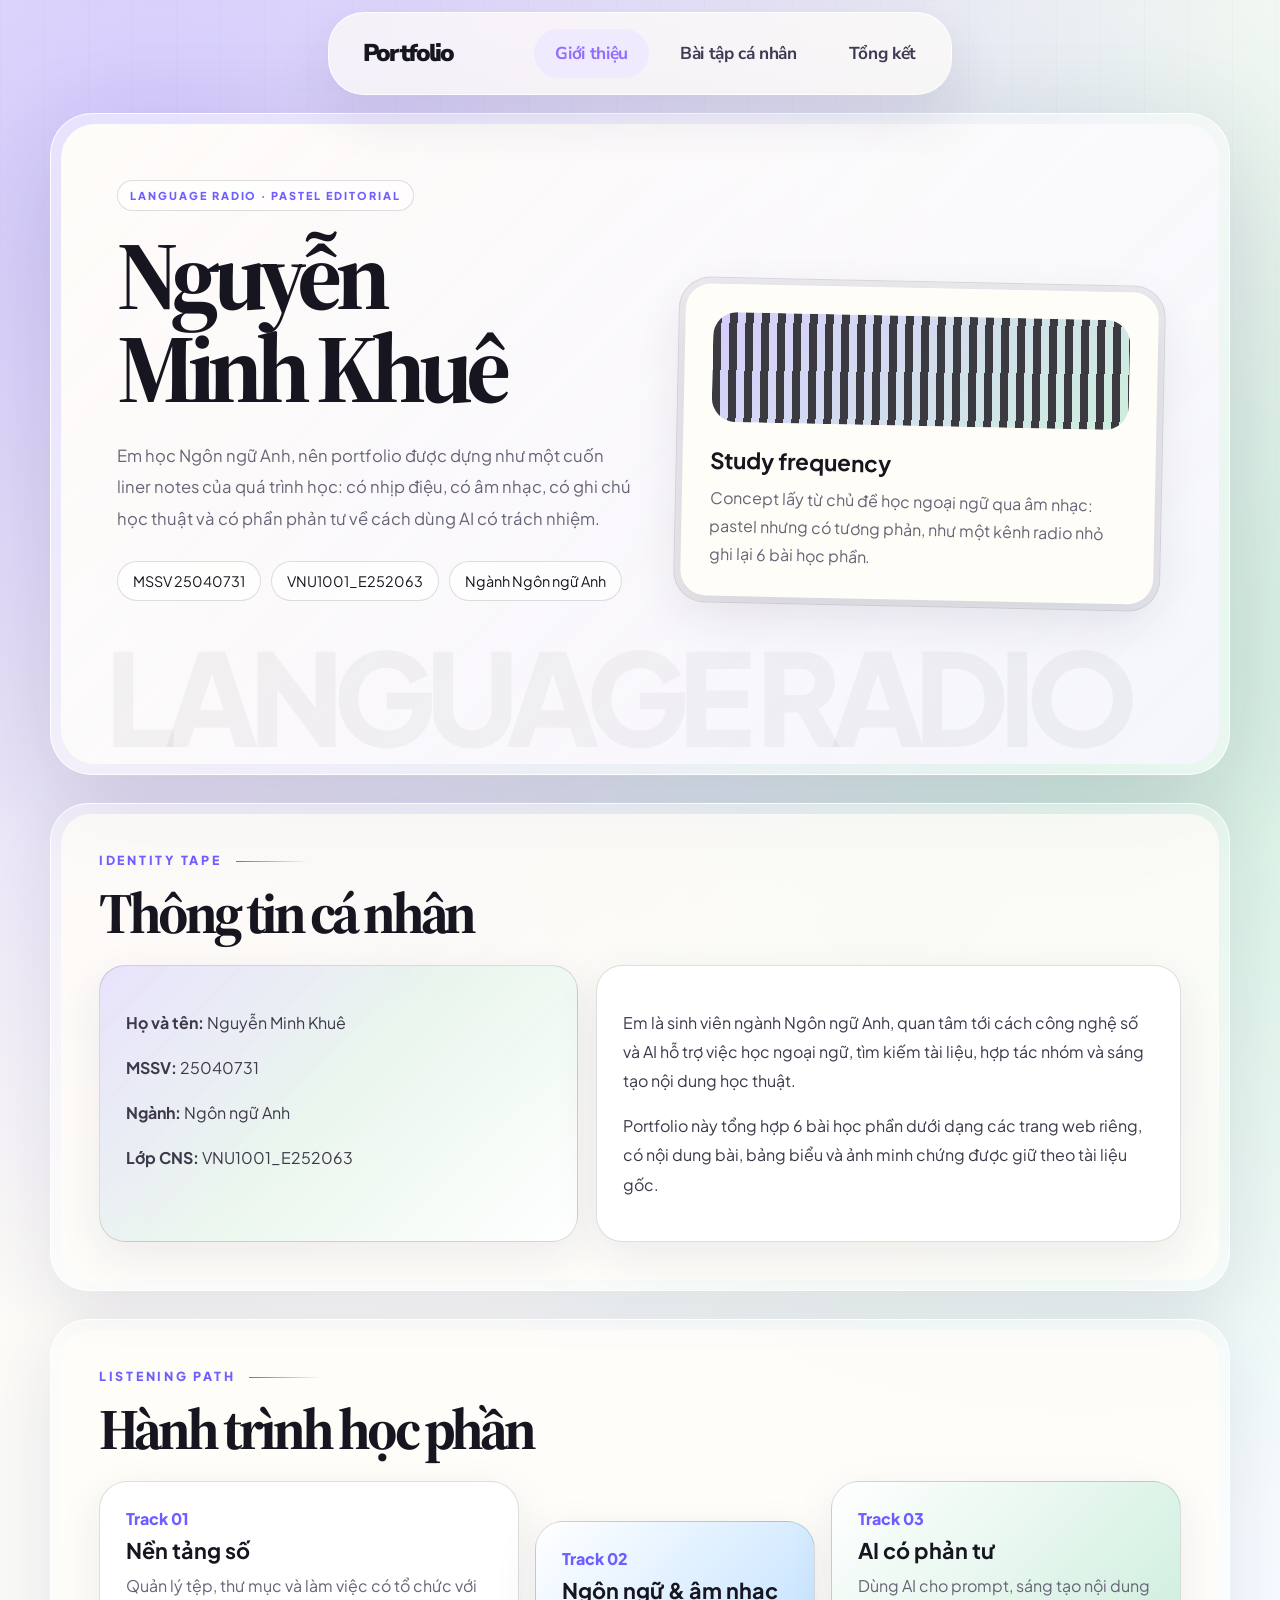
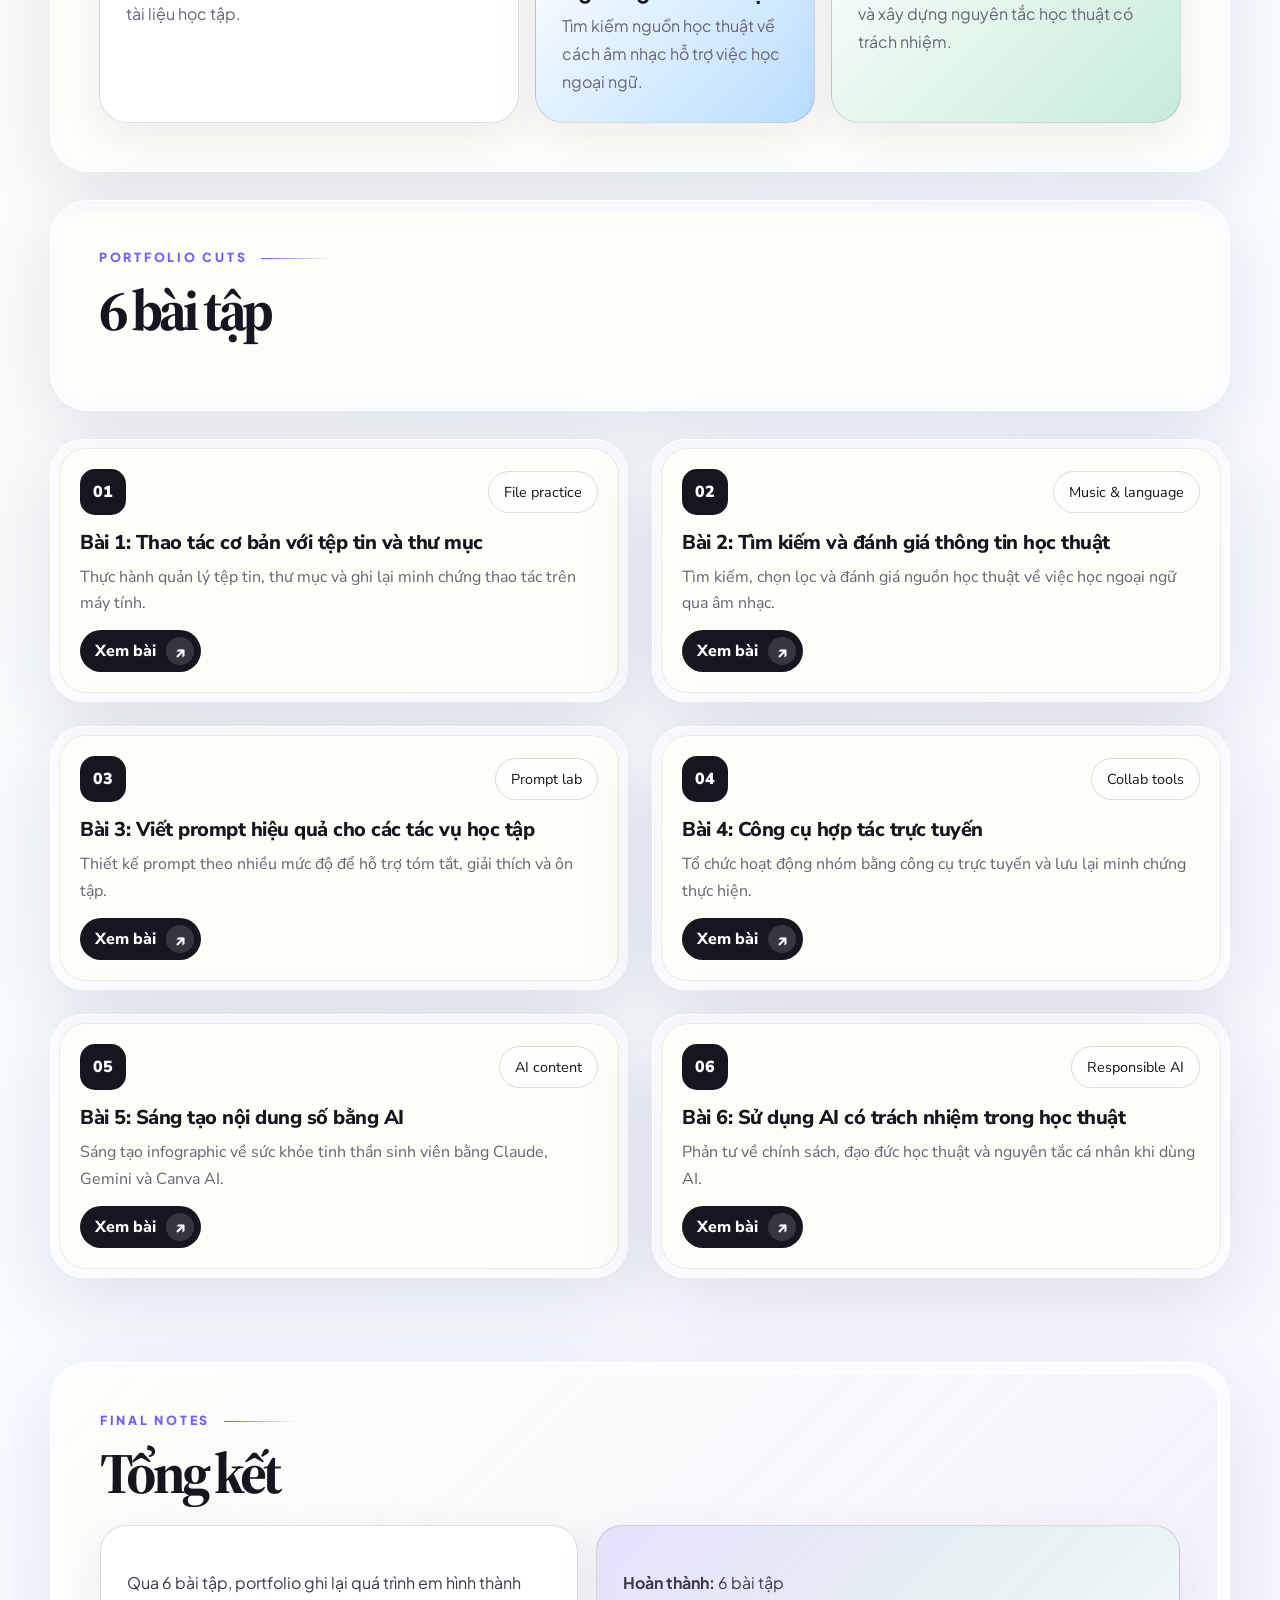
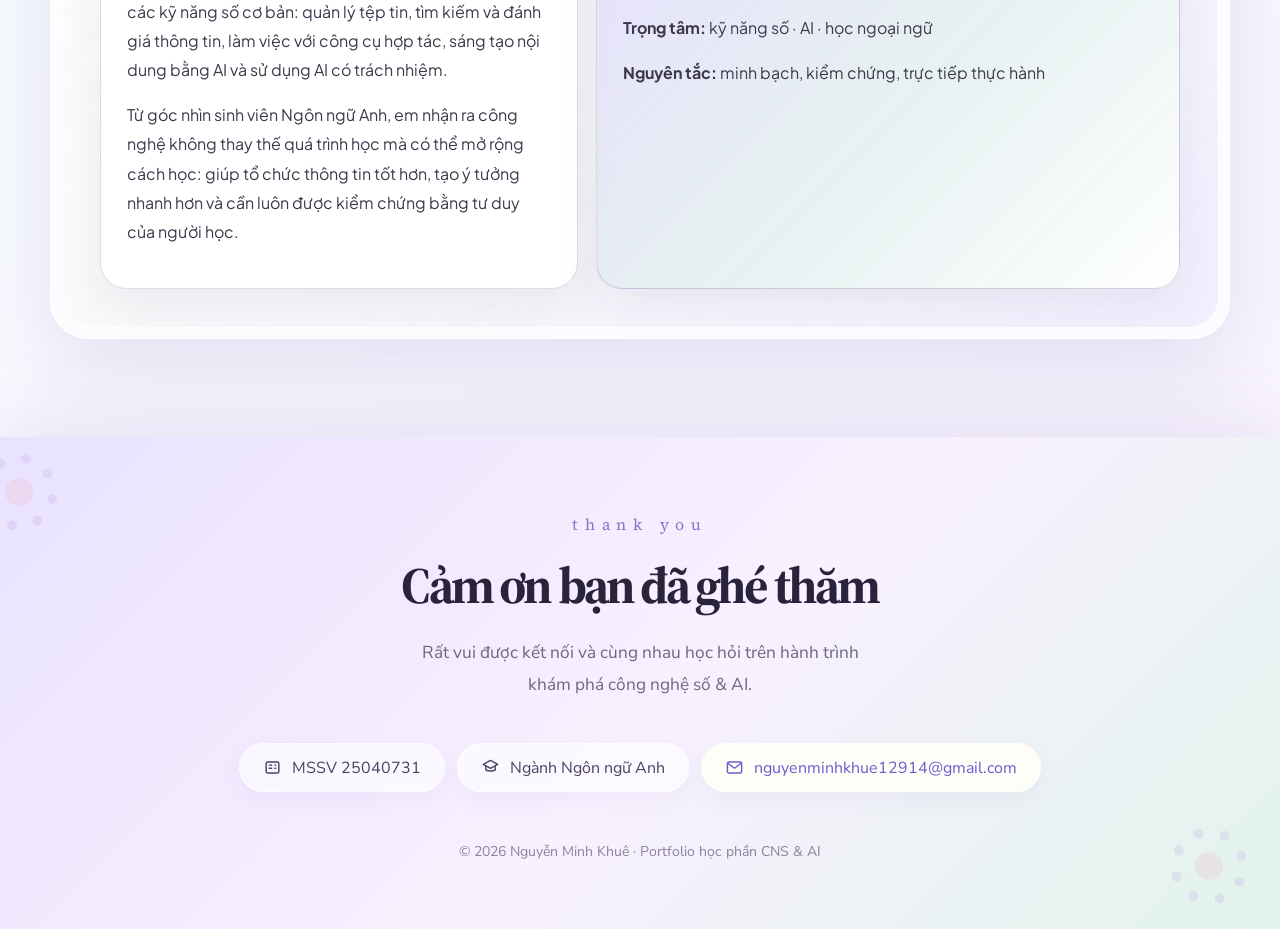
==== commit 00bba3d8: "Fix layout, font, responsive, cache bust" ====
--- a/index.html
+++ b/index.html
@@ -9,7 +9,7 @@
   <link rel="preconnect" href="https://fonts.gstatic.com" crossorigin>
   <link href="https://fonts.googleapis.com/css2?family=Nunito+Sans:opsz,wght@6..12,400;6..12,500;6..12,700;6..12,800;6..12,900&family=Plus+Jakarta+Sans:wght@400;500;700;800;900&family=Source+Serif+4:opsz,wght@8..60,600;8..60,700;8..60,800&display=swap" rel="stylesheet">
   <link rel="icon" type="image/svg+xml" href="./assets/brand/favicon.svg">
-  <link rel="stylesheet" href="styles.css">
+  <link rel="stylesheet" href="styles.css?v=20260715-1">
 </head>
 <body>
 <div class="shell">
--- a/styles.css
+++ b/styles.css
@@ -4,14 +4,14 @@
 }
 *{box-sizing:border-box}
 html{scroll-behavior:smooth}
-body{margin:0;color:var(--ink);font-family:"Plus Jakarta Sans",Manrope,system-ui,sans-serif;background:radial-gradient(circle at 12% 4%,rgba(207,197,255,.9),transparent 28%),radial-gradient(circle at 84% 16%,rgba(198,236,216,.82),transparent 24%),linear-gradient(135deg,#fffaf0 0%,#f7fbff 52%,#faf4ff 100%)}
+body{margin:0;overflow-x:hidden;color:var(--ink);font-family:"Plus Jakarta Sans",Manrope,system-ui,sans-serif;background:radial-gradient(circle at 12% 4%,rgba(207,197,255,.9),transparent 28%),radial-gradient(circle at 84% 16%,rgba(198,236,216,.82),transparent 24%),linear-gradient(135deg,#fffaf0 0%,#f7fbff 52%,#faf4ff 100%)}
 body:before{content:"";position:fixed;inset:0;pointer-events:none;z-index:0;opacity:.28;background-image:linear-gradient(90deg,rgba(23,21,31,.055) 1px,transparent 1px),linear-gradient(rgba(23,21,31,.04) 1px,transparent 1px);background-size:44px 44px;mask-image:linear-gradient(#000,transparent 78%)}
 a{color:inherit;text-decoration:none}img{max-width:100%;display:block}.shell{position:relative;z-index:1;min-height:100vh}.container{max-width:var(--max);margin:0 auto}
 .topbar{max-width:634px;margin:0 auto;padding:12px 5px 0;display:flex;align-items:center;justify-content:center;gap:18px;position:sticky;top:0;z-index:10}
 .nav-island{display:flex;align-items:center;justify-content:space-between;gap:26px;width:100%;padding:16px 14px 16px 34px;border-radius:36px;background:rgba(255,253,248,.72);border:1px solid rgba(255,255,255,.82);box-shadow:0 18px 55px rgba(42,34,74,.10);backdrop-filter:blur(18px)}
 .nav-title{font-family:"Nunito Sans","Plus Jakarta Sans",system-ui,sans-serif;font-size:1.52rem;font-weight:900;letter-spacing:-.075em;line-height:1;color:#17151f;white-space:nowrap}
 .brand{display:flex;align-items:center;gap:12px;min-width:0}.brand>div{display:grid;gap:2px;min-width:0}.mark{width:48px;height:48px;border-radius:50%;display:grid;place-items:center;background:conic-gradient(from 210deg,var(--lilac),var(--mint),var(--blue),var(--coral),var(--lilac));box-shadow:inset 0 1px 0 rgba(255,255,255,.8);font-weight:900;flex:0 0 48px}.brand strong{display:block;font-weight:900;line-height:1.12;white-space:nowrap}.brand span{display:block;color:var(--muted);font-size:.86rem;line-height:1.25}
-.nav{display:flex;align-items:center;gap:10px;flex-wrap:nowrap;font-family:"Nunito Sans","Plus Jakarta Sans",system-ui,sans-serif}.nav a{border:1px solid transparent;background:transparent;border-radius:999px;padding:12px 20px;color:#3f3a55;font-size:1.08rem;font-weight:700;letter-spacing:-.02em;white-space:nowrap;transition:transform .7s var(--ease),background .7s var(--ease),border-color .7s var(--ease),color .7s var(--ease)}.pill,.back{border:1px solid var(--line);background:rgba(255,255,255,.64);border-radius:999px;padding:10px 15px;transition:transform .7s var(--ease),background .7s var(--ease),border-color .7s var(--ease)}.nav a.active{background:#f0eaff;color:#916dff}.nav a:hover,.back:hover{transform:translateY(-2px);background:#fff;border-color:rgba(23,21,31,.08)}.nav a.active:hover{background:#f0eaff;color:#916dff}
+.nav{display:flex;align-items:center;gap:10px;flex-wrap:nowrap;font-family:"Nunito Sans","Plus Jakarta Sans",system-ui,sans-serif}.nav a{border:1px solid transparent;background:transparent;border-radius:999px;padding:12px 20px;color:#3f3a55;font-family:inherit;font-size:1.08rem;font-weight:700;letter-spacing:-.02em;white-space:nowrap;transition:transform .7s var(--ease),background .7s var(--ease),border-color .7s var(--ease),color .7s var(--ease)}.pill,.back{border:1px solid var(--line);background:rgba(255,255,255,.64);border-radius:999px;padding:10px 15px;transition:transform .7s var(--ease),background .7s var(--ease),border-color .7s var(--ease)}.nav a.active{background:#f0eaff;color:#916dff}.nav a:hover,.back:hover{transform:translateY(-2px);background:#fff;border-color:rgba(23,21,31,.08)}.nav a.active:hover{background:#f0eaff;color:#916dff}
 main{padding:18px}.hero{max-width:var(--max);margin:0 auto 28px;padding:10px;border-radius:42px;background:rgba(255,255,255,.42);border:1px solid rgba(255,255,255,.9);box-shadow:0 34px 110px rgba(42,34,74,.16)}
 .hero-core{position:relative;overflow:hidden;min-height:640px;border-radius:34px;background:linear-gradient(135deg,rgba(255,253,248,.95),rgba(248,246,255,.82));padding:56px;display:grid;grid-template-columns:minmax(0,1.03fr) minmax(320px,.97fr);gap:42px;align-items:stretch}
 .hero-core:before{content:"LANGUAGE RADIO";position:absolute;left:44px;bottom:18px;font-size:clamp(3rem,10vw,9rem);line-height:.8;font-weight:900;letter-spacing:-.08em;color:rgba(23,21,31,.045);pointer-events:none}
@@ -22,17 +22,17 @@
 .section{max-width:var(--max);margin:0 auto 28px;padding:10px;border-radius:38px;background:rgba(255,255,255,.38);border:1px solid rgba(255,255,255,.86);box-shadow:0 22px 70px rgba(42,34,74,.10)}.section-core{border-radius:30px;background:rgba(255,253,248,.76);padding:38px}.section-head h2{font-size:clamp(2.1rem,4.5vw,4.5rem);line-height:.92;letter-spacing:-.07em;margin:0 0 26px}
 .profile-grid{display:grid;grid-template-columns:.9fr 1.1fr;gap:18px}.panel{border-radius:26px;padding:26px;background:#fff;border:1px solid var(--line);box-shadow:0 14px 45px rgba(42,34,74,.08)}.panel p{color:#3d394b;line-height:1.82}.identity{background:linear-gradient(135deg,rgba(207,197,255,.46),rgba(198,236,216,.34),#fff)}
 .route-grid{display:grid;grid-template-columns:1.2fr .8fr 1fr;gap:16px}.route-grid article{border-radius:28px;padding:26px;background:#fff;border:1px solid var(--line);box-shadow:0 14px 45px rgba(42,34,74,.08)}.route-grid article:nth-child(2){margin-top:40px;background:linear-gradient(135deg,#fff,var(--blue))}.route-grid article:nth-child(3){background:linear-gradient(135deg,#fff,var(--mint))}.route-grid span{font-weight:900;color:#6f5dff}.route-grid h3{font-size:1.35rem;margin:.5rem 0}.route-grid p{margin:0;color:var(--muted);line-height:1.75}
-.work-grid{max-width:var(--max);margin:0 auto;display:grid;grid-template-columns:repeat(2,minmax(0,1fr));gap:18px}.work-card{border-radius:34px;padding:8px;background:rgba(255,255,255,.38);border:1px solid rgba(255,255,255,.88);box-shadow:0 24px 80px rgba(42,34,74,.12);font-family:"Nunito Sans","Plus Jakarta Sans",system-ui,sans-serif;transition:transform .8s var(--ease),box-shadow .8s var(--ease)}.work-card:hover{transform:translateY(-7px) rotate(-.4deg);box-shadow:0 34px 100px rgba(42,34,74,.18)}.work-inner{height:100%;border-radius:27px;padding:20px;background:#fffdf8;border:1px solid rgba(23,21,31,.08)}.work-top{display:flex;justify-content:space-between;gap:12px;align-items:center;margin-bottom:14px}.work-no{width:46px;height:46px;border-radius:15px;display:grid;place-items:center;background:#17151f;color:#fff;font-weight:900}.work-card h3{font-size:1.25rem;font-weight:800;letter-spacing:-.025em;margin:0 0 8px}.work-card p{margin:0;color:var(--muted);font-weight:400;line-height:1.65}.read{display:inline-flex;align-items:center;gap:10px;margin-top:14px;border-radius:999px;background:#17151f;color:#fff;padding:7px 7px 7px 15px;font-weight:800;transition:transform .7s var(--ease)}.read i{font-style:normal;width:28px;height:28px;border-radius:50%;display:grid;place-items:center;background:rgba(255,255,255,.14);transition:transform .7s var(--ease)}.read:hover{transform:translateY(-2px)}.read:hover i{transform:translateX(3px) translateY(-1px)}
+.work-grid{max-width:var(--max);margin:0 auto;display:grid;grid-template-columns:repeat(2,minmax(0,1fr));gap:24px}.work-card{min-width:0;border-radius:34px;padding:8px;background:rgba(255,255,255,.38);border:1px solid rgba(255,255,255,.88);box-shadow:0 24px 80px rgba(42,34,74,.12);font-family:"Nunito Sans","Plus Jakarta Sans",system-ui,sans-serif;transition:transform .8s var(--ease),box-shadow .8s var(--ease)}.work-card:hover{transform:translateY(-7px) rotate(-.4deg);box-shadow:0 34px 100px rgba(42,34,74,.18)}.work-inner{height:100%;border-radius:27px;padding:20px;background:#fffdf8;border:1px solid rgba(23,21,31,.08)}.work-top{display:flex;justify-content:space-between;gap:12px;align-items:center;margin-bottom:14px}.work-no{width:46px;height:46px;border-radius:15px;display:grid;place-items:center;background:#17151f;color:#fff;font-weight:900}.work-card h3{font-size:1.25rem;font-weight:800;letter-spacing:-.025em;margin:0 0 8px}.work-card p{margin:0;color:var(--muted);font-weight:400;line-height:1.65}.read{display:inline-flex;align-items:center;gap:10px;margin-top:14px;border-radius:999px;background:#17151f;color:#fff;padding:7px 7px 7px 15px;font-weight:800;transition:transform .7s var(--ease)}.read i{font-style:normal;width:28px;height:28px;border-radius:50%;display:grid;place-items:center;background:rgba(255,255,255,.14);transition:transform .7s var(--ease)}.read:hover{transform:translateY(-2px)}.read:hover i{transform:translateX(3px) translateY(-1px)}
 .work-hero{max-width:var(--max);margin:0 auto 28px;padding:10px;border-radius:38px;background:rgba(255,255,255,.38);border:1px solid rgba(255,255,255,.86);box-shadow:0 24px 80px rgba(42,34,74,.12)}.work-hero-core{position:relative;overflow:hidden;border-radius:30px;background:#fffdf8;padding:42px}.work-hero-core:after{content:"EN";position:absolute;right:42px;bottom:-38px;font-size:11.5rem;letter-spacing:-.12em;color:rgba(111,93,255,.075);font-weight:900}.work-hero h1{font-size:clamp(3rem,5.45vw,6.2rem);max-width:980px;line-height:.86}
 .work-layout{max-width:var(--max);margin:0 auto;display:grid;grid-template-columns:minmax(0,1fr) 300px;gap:22px;align-items:start}.document{border-radius:30px;background:#fffdf8;border:1px solid var(--line);padding:34px;box-shadow:0 18px 60px rgba(42,34,74,.10)}.document h2{font-size:clamp(1.7rem,3vw,3rem);letter-spacing:-.06em;line-height:1.02;margin:2.2rem 0 1rem;padding-left:16px;border-left:6px solid #6f5dff}.document h3{font-size:1.12rem;margin:1.4rem 0 .6rem}.document p{color:#39364a;line-height:1.88}.list-line{padding-left:14px;border-left:3px solid var(--lilac)}.table-wrap{overflow:auto;border:1px solid var(--line);border-radius:20px;margin:20px 0;background:#fff}table{width:100%;min-width:820px;border-collapse:collapse}th,td{padding:13px 15px;text-align:left;vertical-align:top;border-bottom:1px solid var(--line);line-height:1.62}th{background:#f2eeff}.gallery{max-width:var(--max);margin:34px auto}.gallery-grid{display:grid;grid-template-columns:repeat(3,minmax(0,1fr));gap:18px}.gallery-card{border-radius:28px;padding:10px;background:rgba(255,255,255,.88);border:1px solid rgba(23,21,31,.12);box-shadow:0 18px 55px rgba(42,34,74,.10);transition:transform .35s var(--ease),box-shadow .35s var(--ease)}.gallery-card:hover{transform:translateY(-4px);box-shadow:0 28px 75px rgba(42,34,74,.15)}.gallery-card img{width:100%;aspect-ratio:16/10;object-fit:contain;background:#faf8f2;border-radius:18px}.gallery-card figcaption{display:grid;grid-template-columns:auto 1fr;gap:10px;align-items:start;padding:12px 4px 4px;color:#343040;font-size:.92rem;line-height:1.55}.gallery-card figcaption b{font-size:.72rem;letter-spacing:.16em;text-transform:uppercase;color:#6f5dff;white-space:nowrap}.footer{max-width:var(--max);margin:28px auto 0;padding:0 18px 38px;color:var(--muted)}
 @media(max-width:900px){.topbar{position:static}.nav-island{gap:14px;padding:14px 12px 14px 22px}.nav{gap:4px;overflow-x:auto;width:100%;justify-content:flex-end}.nav a{font-size:.95rem;padding:10px 13px}.nav-title{font-size:1.35rem}.hero-core,.profile-grid,.route-grid,.work-layout{grid-template-columns:1fr}.hero-core{padding:30px;min-height:auto}.work-grid,.gallery-grid{grid-template-columns:1fr}.work-card,.work-card:nth-child(1),.work-card:nth-child(2),.work-card:nth-child(5),.work-card:nth-child(6){grid-column:1;margin-top:0}.deck-card,.deck-card:nth-child(2){margin-left:0;transform:none}.side{position:static}h1,.work-hero h1{max-width:100%;font-size:clamp(3rem,17vw,5rem)}.gallery-card figcaption{grid-template-columns:1fr}}
-@media(max-width:560px){.topbar{padding-inline:10px}.nav-island{align-items:flex-start;flex-direction:column;border-radius:30px;padding:18px}.nav{justify-content:flex-start}.nav a{font-size:.92rem;padding:9px 12px}}
+@media(max-width:560px){main{padding-inline:10px}.topbar{padding-inline:10px}.nav-island{align-items:flex-start;flex-direction:column;border-radius:30px;padding:18px}.nav{justify-content:flex-start;max-width:100%}.nav a{font-size:.92rem;padding:9px 12px}.hero{padding:7px}.hero-core{padding:30px 22px;grid-template-columns:minmax(0,1fr)}h1,.work-hero h1{font-size:clamp(2.65rem,14vw,4rem);overflow-wrap:anywhere}.work-grid{gap:22px}}
 .footer{position:relative;isolation:isolate;overflow:hidden;width:100%;max-width:none;margin:52px 0 0;padding:76px 24px 68px;background:#604633;color:#f8eee5;text-align:center}.footer-inner{position:relative;z-index:1;max-width:900px;margin:0 auto}.footer-kicker{display:block;margin-bottom:22px;font-family:"Source Serif 4",Georgia,serif;font-size:1rem;letter-spacing:.42em;color:#d6bca8}.footer h2{margin:0;color:#fff8f1;font-family:"Source Serif 4",Georgia,serif;font-size:clamp(2.25rem,4vw,3.25rem);font-weight:700;letter-spacing:-.055em;line-height:1.1}.footer-intro{margin:24px auto 42px;color:#d8c7bb;font-size:1.08rem;line-height:1.85}.footer-details{display:flex;justify-content:center;flex-wrap:wrap;gap:12px}.footer-details span,.footer-details a{display:inline-flex;align-items:center;gap:10px;padding:14px 23px;border-radius:999px;background:rgba(255,248,240,.12);color:#f8eee5;font-size:1rem;line-height:1;white-space:nowrap}.footer-details a{background:#fff8ef;color:#604633}.footer-details svg{width:19px;height:19px;fill:none;stroke:currentColor;stroke-linecap:round;stroke-linejoin:round;stroke-width:1.8}.footer-credit{margin:50px 0 0;color:#c4ada0;font-size:.88rem}.footer-flower{position:absolute;z-index:0;width:90px;height:90px;opacity:.18}.footer-flower:before,.footer-flower:after{content:"";position:absolute;inset:31px;border-radius:50%;background:#f5d7cc;box-shadow:0 -34px 0 -9px #b9977d,24px -24px 0 -9px #b9977d,34px 0 0 -9px #b9977d,24px 24px 0 -9px #b9977d,0 34px 0 -9px #b9977d,-24px 24px 0 -9px #b9977d,-34px 0 0 -9px #b9977d,-24px -24px 0 -9px #b9977d}.footer-flower:after{inset:43px;background:#f5d7cc;box-shadow:none}.footer-flower-left{top:10px;left:-26px;transform:rotate(12deg)}.footer-flower-right{right:26px;bottom:18px;transform:rotate(-18deg)}
 @media(max-width:700px){.footer{margin-top:34px;padding:58px 18px 48px}.footer-kicker{margin-bottom:18px;font-size:.86rem}.footer-intro{margin:20px auto 30px;font-size:.96rem}.footer-intro br{display:none}.footer-details{flex-direction:column;align-items:stretch}.footer-details span,.footer-details a{justify-content:center;font-size:.9rem;padding:13px 16px;white-space:normal}.footer-credit{margin-top:34px;font-size:.76rem}.footer-flower-right{right:-20px;bottom:12px}}
 .work-grid + .section{margin-top:84px}
 #summary{background:rgba(255,255,255,.52);box-shadow:0 26px 82px rgba(92,76,155,.14)}
 #summary .section-core{background:linear-gradient(135deg,rgba(255,253,248,.9),rgba(240,235,255,.78));border:1px solid rgba(255,255,255,.9)}
-.footer{background:linear-gradient(135deg,#e9e2ff 0%,#f8f1ff 54%,#e1f3eb 100%);color:#29243c;box-shadow:0 -18px 70px rgba(103,83,163,.12)}.footer-kicker{color:#8973c8}.footer h2{color:#29243c}.footer-intro{color:#6d6680}.footer-details span,.footer-details a{background:rgba(255,255,255,.56);color:#4b4264;border:1px solid rgba(255,255,255,.72);box-shadow:0 8px 22px rgba(103,83,163,.06)}.footer-details a{background:#fffdf8;color:#6f5bd0}.footer-credit{color:#8b829f}.footer-flower{opacity:.24}.footer-flower:before,.footer-flower:after{background:#f0b6c4;box-shadow:0 -34px 0 -9px #bda9e7,24px -24px 0 -9px #bda9e7,34px 0 0 -9px #bda9e7,24px 24px 0 -9px #bda9e7,0 34px 0 -9px #bda9e7,-24px 24px 0 -9px #bda9e7,-34px 0 0 -9px #bda9e7,-24px -24px 0 -9px #bda9e7}.footer-flower:after{background:#f0b6c4;box-shadow:none}
+.footer{background:linear-gradient(135deg,#e9e2ff 0%,#f8f1ff 54%,#e1f3eb 100%);color:#29243c;font-family:"Nunito Sans","Plus Jakarta Sans",system-ui,sans-serif;box-shadow:0 -18px 70px rgba(103,83,163,.12)}.footer-kicker{color:#8973c8}.footer h2{color:#29243c}.footer-intro{color:#6d6680;font-weight:400}.footer-details span,.footer-details a{background:rgba(255,255,255,.56);color:#4b4264;border:1px solid rgba(255,255,255,.72);box-shadow:0 8px 22px rgba(103,83,163,.06)}.footer-details a{background:#fffdf8;color:#6f5bd0}.footer-credit{color:#8b829f;font-weight:400}.footer-flower{opacity:.24}.footer-flower:before,.footer-flower:after{background:#f0b6c4;box-shadow:0 -34px 0 -9px #bda9e7,24px -24px 0 -9px #bda9e7,34px 0 0 -9px #bda9e7,24px 24px 0 -9px #bda9e7,0 34px 0 -9px #bda9e7,-24px 24px 0 -9px #bda9e7,-34px 0 0 -9px #bda9e7,-24px -24px 0 -9px #bda9e7}.footer-flower:after{background:#f0b6c4;box-shadow:none}
 @media(max-width:700px){.work-grid + .section{margin-top:56px}}
 
 /* Curated project pages */
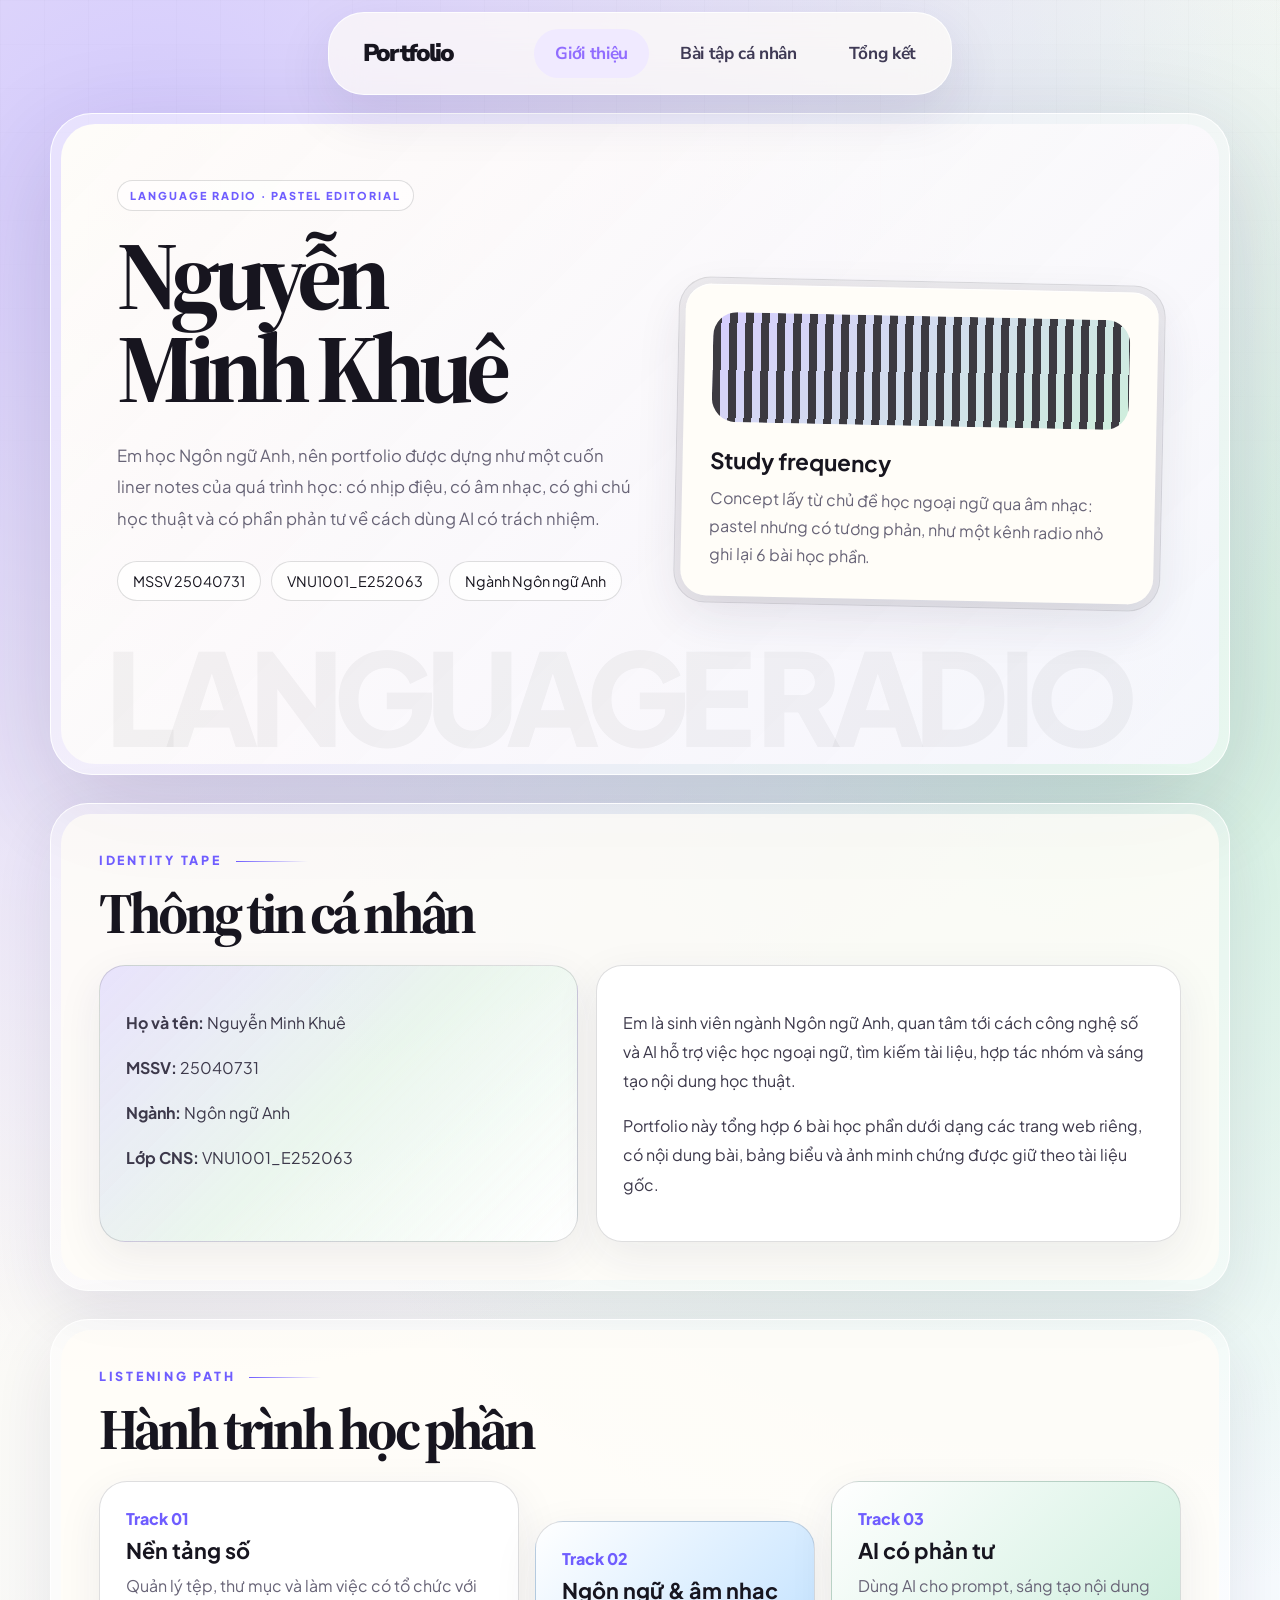
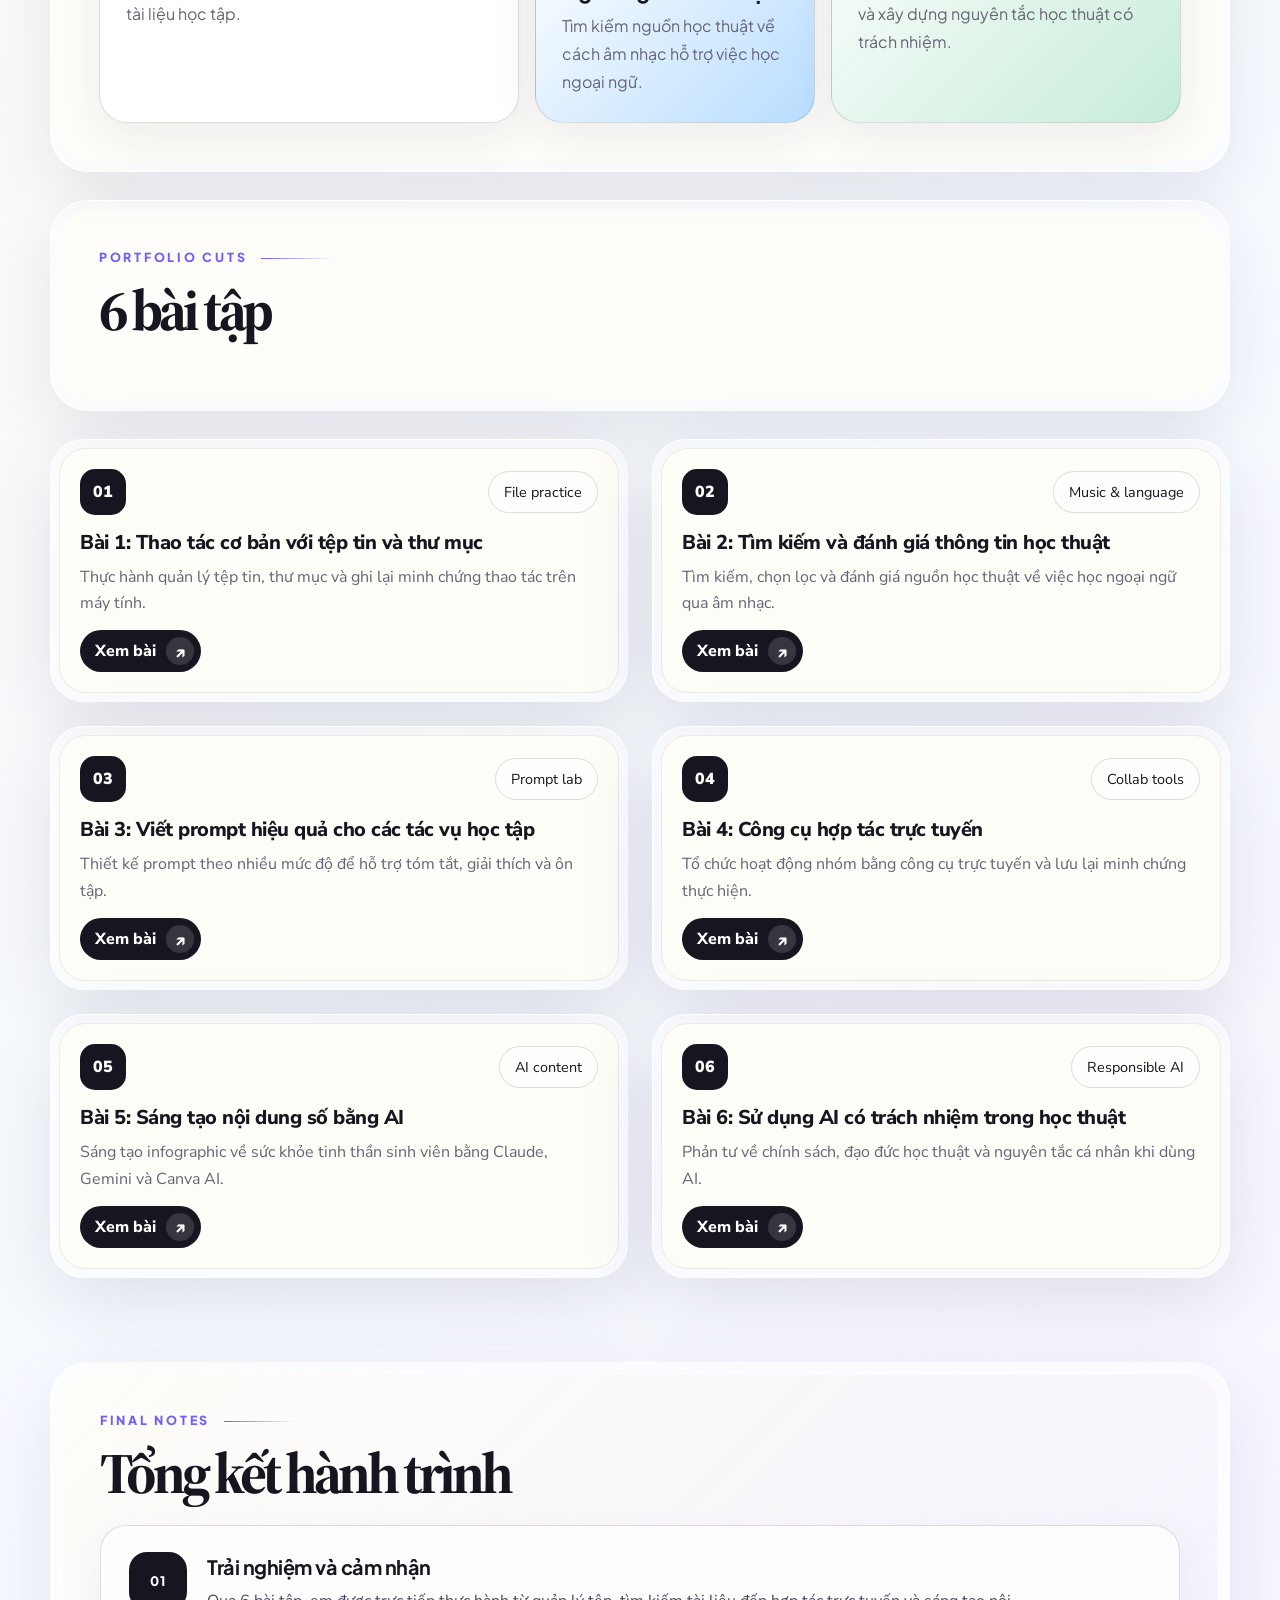
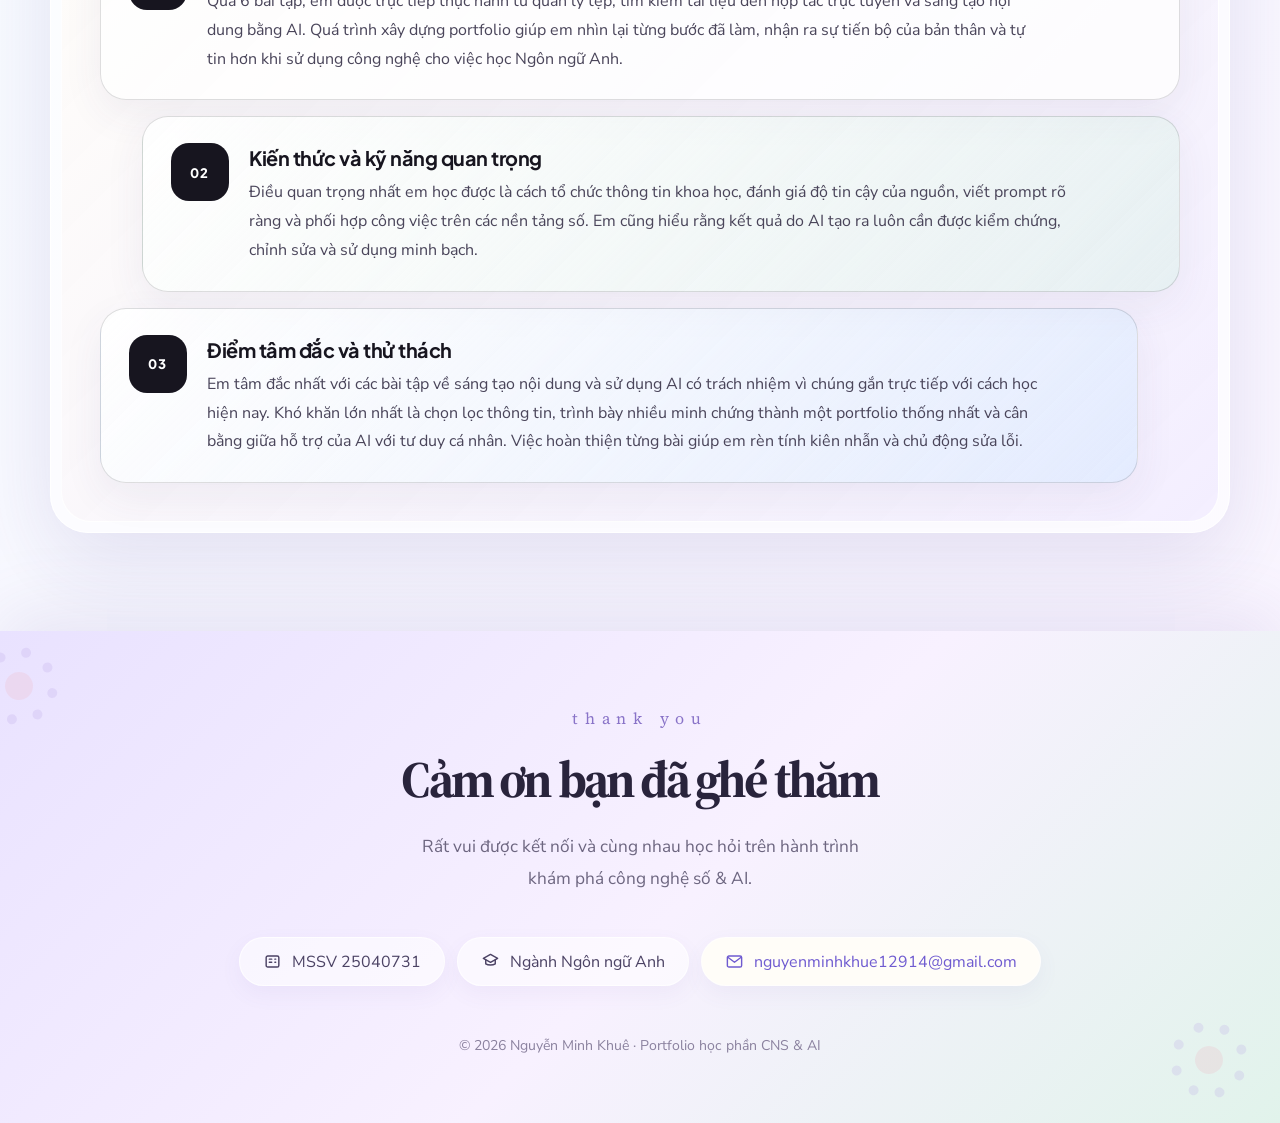
==== commit 9c857f4c: "Update portfolio summary section" ====
--- a/index.html
+++ b/index.html
@@ -9,7 +9,7 @@
   <link rel="preconnect" href="https://fonts.gstatic.com" crossorigin>
   <link href="https://fonts.googleapis.com/css2?family=Nunito+Sans:opsz,wght@6..12,400;6..12,500;6..12,700;6..12,800;6..12,900&family=Plus+Jakarta+Sans:wght@400;500;700;800;900&family=Source+Serif+4:opsz,wght@8..60,600;8..60,700;8..60,800&display=swap" rel="stylesheet">
   <link rel="icon" type="image/svg+xml" href="./assets/brand/favicon.svg">
-  <link rel="stylesheet" href="styles.css?v=20260715-1">
+  <link rel="stylesheet" href="styles.css?v=20260715-2">
 </head>
 <body>
 <div class="shell">
@@ -43,7 +43,7 @@
 <article class="work-card"><div class="work-inner"><div class="work-top"><div class="work-no">04</div><span class="pill">Collab tools</span></div><h3>Bài 4: Công cụ hợp tác trực tuyến</h3><p>Tổ chức hoạt động nhóm bằng công cụ trực tuyến và lưu lại minh chứng thực hiện.</p><a class="read" href="works/week-04/index.html">Xem bài <i>↗</i></a></div></article>
 <article class="work-card"><div class="work-inner"><div class="work-top"><div class="work-no">05</div><span class="pill">AI content</span></div><h3>Bài 5: Sáng tạo nội dung số bằng AI</h3><p>Sáng tạo infographic về sức khỏe tinh thần sinh viên bằng Claude, Gemini và Canva AI.</p><a class="read" href="works/week-05/index.html">Xem bài <i>↗</i></a></div></article>
 <article class="work-card"><div class="work-inner"><div class="work-top"><div class="work-no">06</div><span class="pill">Responsible AI</span></div><h3>Bài 6: Sử dụng AI có trách nhiệm trong học thuật</h3><p>Phản tư về chính sách, đạo đức học thuật và nguyên tắc cá nhân khi dùng AI.</p><a class="read" href="works/week-06/index.html">Xem bài <i>↗</i></a></div></article></section>
-    <section class="section" id="summary"><div class="section-core"><div class="section-head"><span class="section-kicker">Final notes</span><h2>Tổng kết</h2></div><div class="profile-grid"><article class="panel"><p>Qua 6 bài tập, portfolio ghi lại quá trình em hình thành các kỹ năng số cơ bản: quản lý tệp tin, tìm kiếm và đánh giá thông tin, làm việc với công cụ hợp tác, sáng tạo nội dung bằng AI và sử dụng AI có trách nhiệm.</p><p>Từ góc nhìn sinh viên Ngôn ngữ Anh, em nhận ra công nghệ không thay thế quá trình học mà có thể mở rộng cách học: giúp tổ chức thông tin tốt hơn, tạo ý tưởng nhanh hơn và cần luôn được kiểm chứng bằng tư duy của người học.</p></article><article class="panel identity"><p><strong>Hoàn thành:</strong> 6 bài tập</p><p><strong>Trọng tâm:</strong> kỹ năng số · AI · học ngoại ngữ</p><p><strong>Nguyên tắc:</strong> minh bạch, kiểm chứng, trực tiếp thực hành</p></article></div></div></section>
+    <section class="section" id="summary"><div class="section-core"><div class="section-head"><span class="section-kicker">Final notes</span><h2>Tổng kết hành trình</h2></div><div class="summary-list"><article class="summary-item"><span class="summary-no">01</span><div><h3>Trải nghiệm và cảm nhận</h3><p>Qua 6 bài tập, em được trực tiếp thực hành từ quản lý tệp, tìm kiếm tài liệu đến hợp tác trực tuyến và sáng tạo nội dung bằng AI. Quá trình xây dựng portfolio giúp em nhìn lại từng bước đã làm, nhận ra sự tiến bộ của bản thân và tự tin hơn khi sử dụng công nghệ cho việc học Ngôn ngữ Anh.</p></div></article><article class="summary-item"><span class="summary-no">02</span><div><h3>Kiến thức và kỹ năng quan trọng</h3><p>Điều quan trọng nhất em học được là cách tổ chức thông tin khoa học, đánh giá độ tin cậy của nguồn, viết prompt rõ ràng và phối hợp công việc trên các nền tảng số. Em cũng hiểu rằng kết quả do AI tạo ra luôn cần được kiểm chứng, chỉnh sửa và sử dụng minh bạch.</p></div></article><article class="summary-item"><span class="summary-no">03</span><div><h3>Điểm tâm đắc và thử thách</h3><p>Em tâm đắc nhất với các bài tập về sáng tạo nội dung và sử dụng AI có trách nhiệm vì chúng gắn trực tiếp với cách học hiện nay. Khó khăn lớn nhất là chọn lọc thông tin, trình bày nhiều minh chứng thành một portfolio thống nhất và cân bằng giữa hỗ trợ của AI với tư duy cá nhân. Việc hoàn thiện từng bài giúp em rèn tính kiên nhẫn và chủ động sửa lỗi.</p></div></article></div></div></section>
   </main>
   <footer class="footer" id="contact"><span class="footer-flower footer-flower-left" aria-hidden="true"></span><div class="footer-inner"><span class="footer-kicker">thank you</span><h2>Cảm ơn bạn đã ghé thăm</h2><p class="footer-intro">Rất vui được kết nối và cùng nhau học hỏi trên hành trình<br> khám phá công nghệ số &amp; AI.</p><div class="footer-details"><span><svg viewBox="0 0 24 24" aria-hidden="true"><rect x="4" y="5" width="16" height="14" rx="2"></rect><path d="M8 9h3M8 13h3M15 9h1M15 13h1"></path></svg>MSSV 25040731</span><span><svg viewBox="0 0 24 24" aria-hidden="true"><path d="m3 8 9 5 9-5-9-5-9 5Z"></path><path d="M6 10v5c3 2 9 2 12 0v-5"></path></svg>Ngành Ngôn ngữ Anh</span><a href="mailto:nguyenminhkhue12914@gmail.com"><svg viewBox="0 0 24 24" aria-hidden="true"><rect x="3" y="5" width="18" height="14" rx="2"></rect><path d="m4 7 8 6 8-6"></path></svg>nguyenminhkhue12914@gmail.com</a></div><p class="footer-credit">© 2026 Nguyễn Minh Khuê · Portfolio học phần CNS &amp; AI</p></div><span class="footer-flower footer-flower-right" aria-hidden="true"></span></footer>
 </div>
--- a/styles.css
+++ b/styles.css
@@ -32,8 +32,9 @@
 .work-grid + .section{margin-top:84px}
 #summary{background:rgba(255,255,255,.52);box-shadow:0 26px 82px rgba(92,76,155,.14)}
 #summary .section-core{background:linear-gradient(135deg,rgba(255,253,248,.9),rgba(240,235,255,.78));border:1px solid rgba(255,255,255,.9)}
+.summary-list{display:grid;gap:16px}.summary-item{display:grid;grid-template-columns:58px minmax(0,1fr);gap:20px;padding:26px 28px;border:1px solid var(--line);border-radius:26px;background:rgba(255,255,255,.76);box-shadow:0 14px 40px rgba(72,56,119,.07)}.summary-item:nth-child(2){margin-left:42px;background:linear-gradient(135deg,rgba(255,255,255,.9),rgba(198,236,216,.3))}.summary-item:nth-child(3){margin-right:42px;background:linear-gradient(135deg,rgba(255,255,255,.9),rgba(184,221,255,.28))}.summary-no{width:58px;height:58px;display:grid;place-items:center;border-radius:18px;background:#17151f;color:#fff;font-size:.82rem;font-weight:900;letter-spacing:.08em}.summary-item h3{margin:2px 0 8px;font-size:1.24rem;letter-spacing:-.025em}.summary-item p{max-width:84ch;margin:0;color:#4a455a;font-family:"Nunito Sans","Plus Jakarta Sans",system-ui,sans-serif;line-height:1.8}
 .footer{background:linear-gradient(135deg,#e9e2ff 0%,#f8f1ff 54%,#e1f3eb 100%);color:#29243c;font-family:"Nunito Sans","Plus Jakarta Sans",system-ui,sans-serif;box-shadow:0 -18px 70px rgba(103,83,163,.12)}.footer-kicker{color:#8973c8}.footer h2{color:#29243c}.footer-intro{color:#6d6680;font-weight:400}.footer-details span,.footer-details a{background:rgba(255,255,255,.56);color:#4b4264;border:1px solid rgba(255,255,255,.72);box-shadow:0 8px 22px rgba(103,83,163,.06)}.footer-details a{background:#fffdf8;color:#6f5bd0}.footer-credit{color:#8b829f;font-weight:400}.footer-flower{opacity:.24}.footer-flower:before,.footer-flower:after{background:#f0b6c4;box-shadow:0 -34px 0 -9px #bda9e7,24px -24px 0 -9px #bda9e7,34px 0 0 -9px #bda9e7,24px 24px 0 -9px #bda9e7,0 34px 0 -9px #bda9e7,-24px 24px 0 -9px #bda9e7,-34px 0 0 -9px #bda9e7,-24px -24px 0 -9px #bda9e7}.footer-flower:after{background:#f0b6c4;box-shadow:none}
-@media(max-width:700px){.work-grid + .section{margin-top:56px}}
+@media(max-width:700px){.work-grid + .section{margin-top:56px}.summary-item,.summary-item:nth-child(2),.summary-item:nth-child(3){grid-template-columns:44px minmax(0,1fr);gap:14px;margin-left:0;margin-right:0;padding:20px 16px}.summary-no{width:44px;height:44px;border-radius:14px}.summary-item h3{margin-top:0;font-size:1.08rem}.summary-item p{grid-column:1/-1;font-size:.96rem}}
 
 /* Curated project pages */
 .work-layout{max-width:940px;display:block}
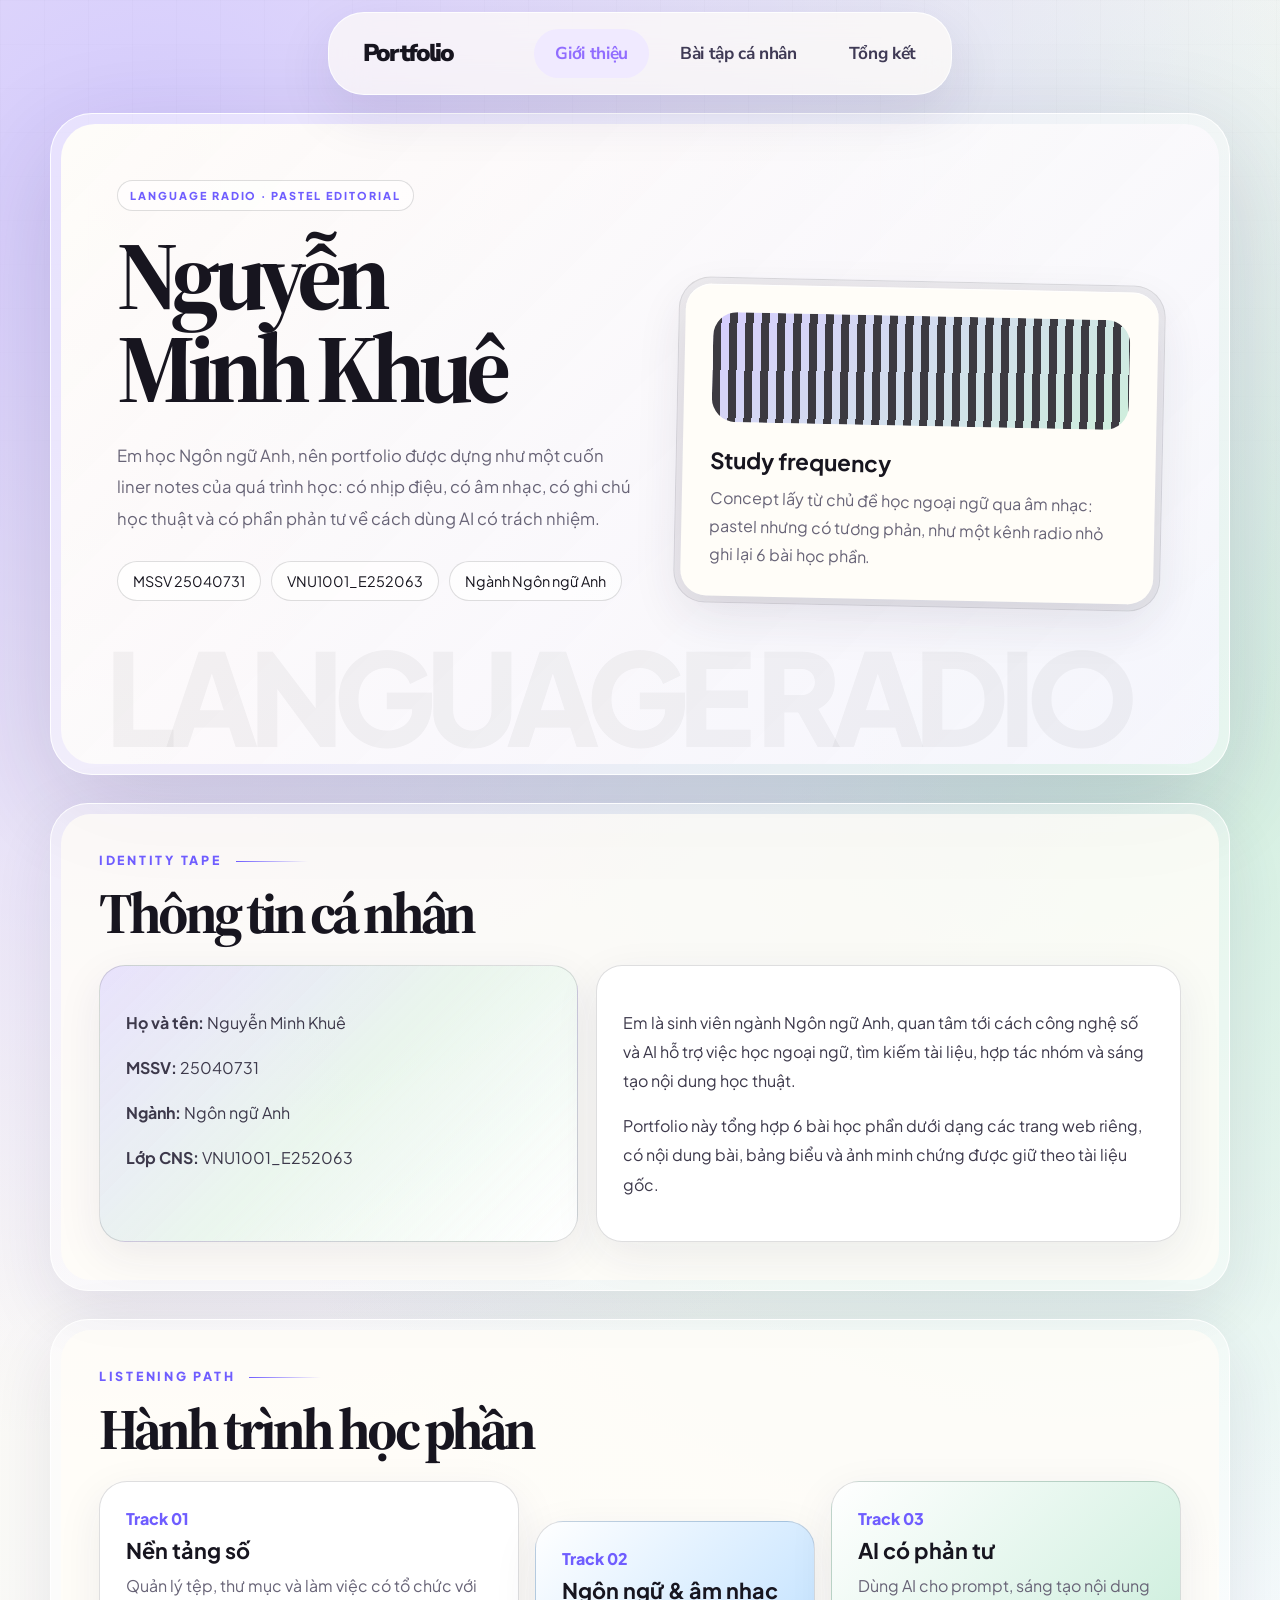
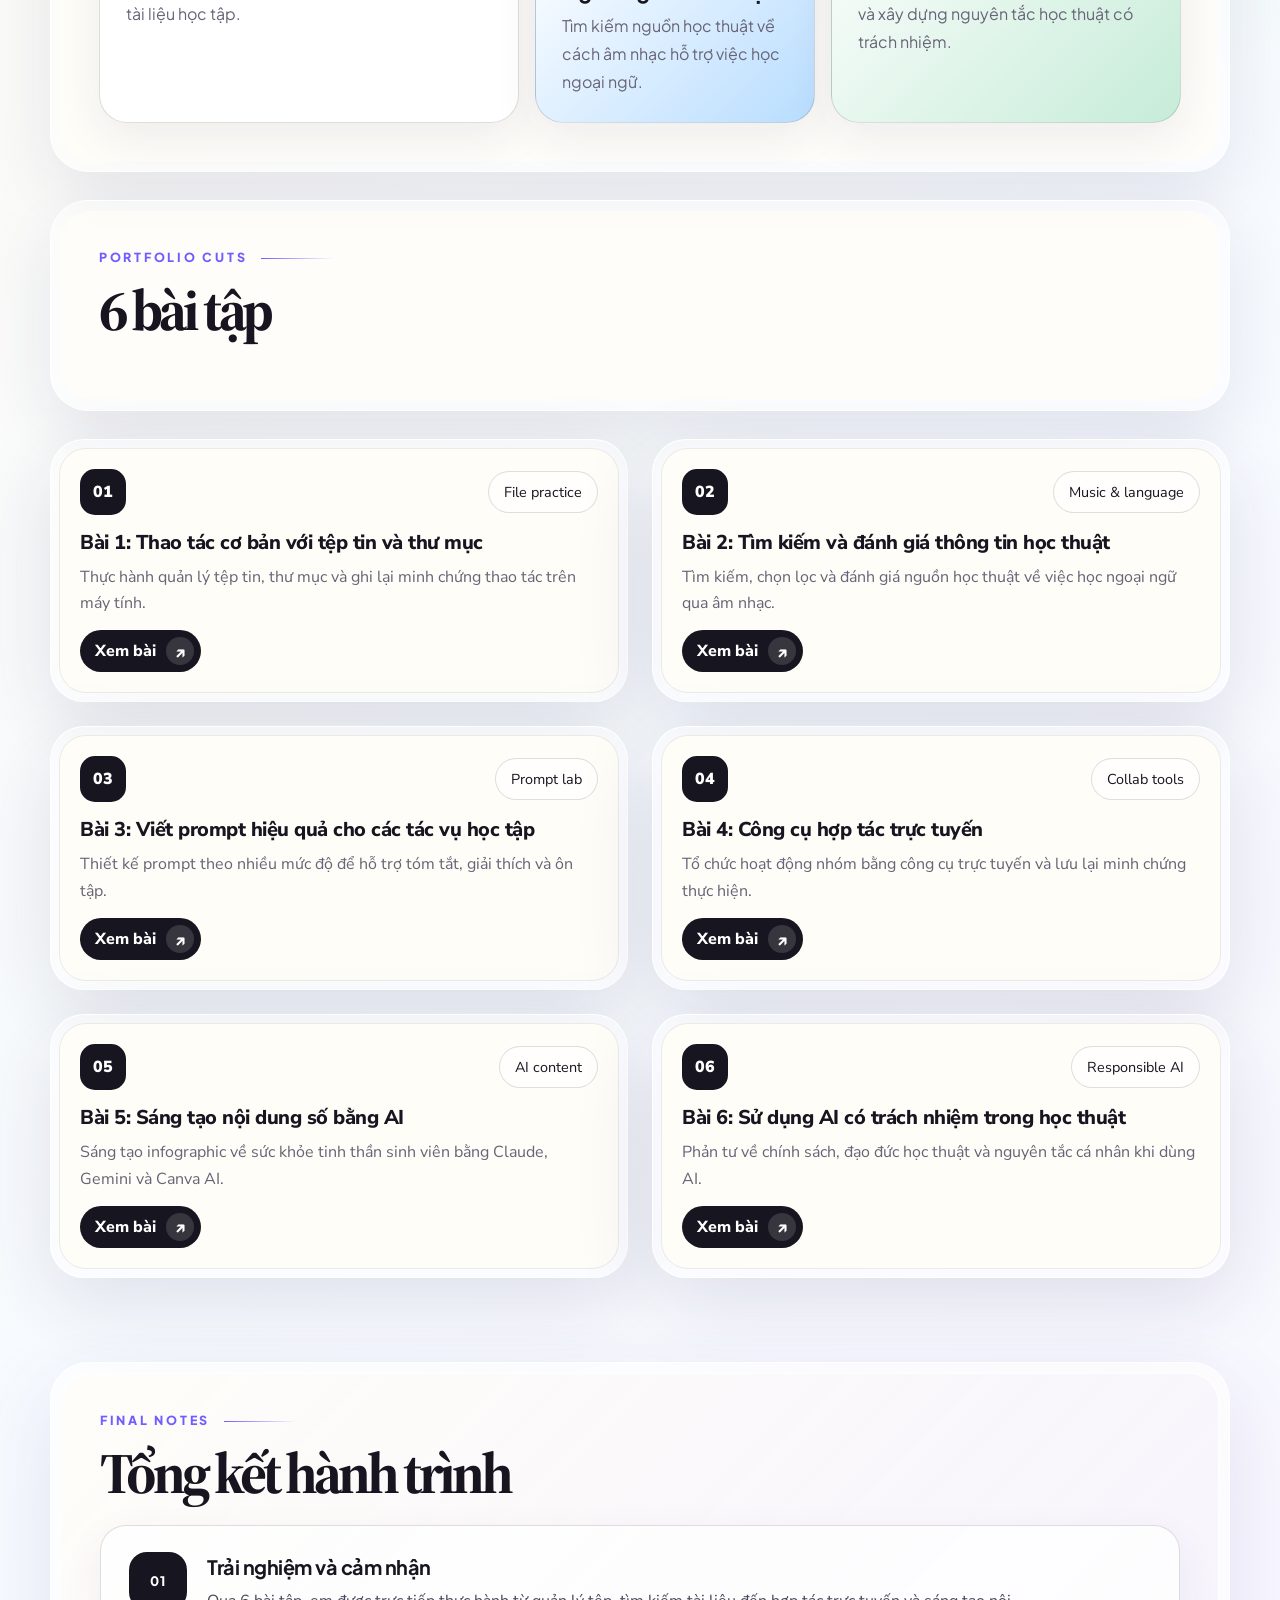
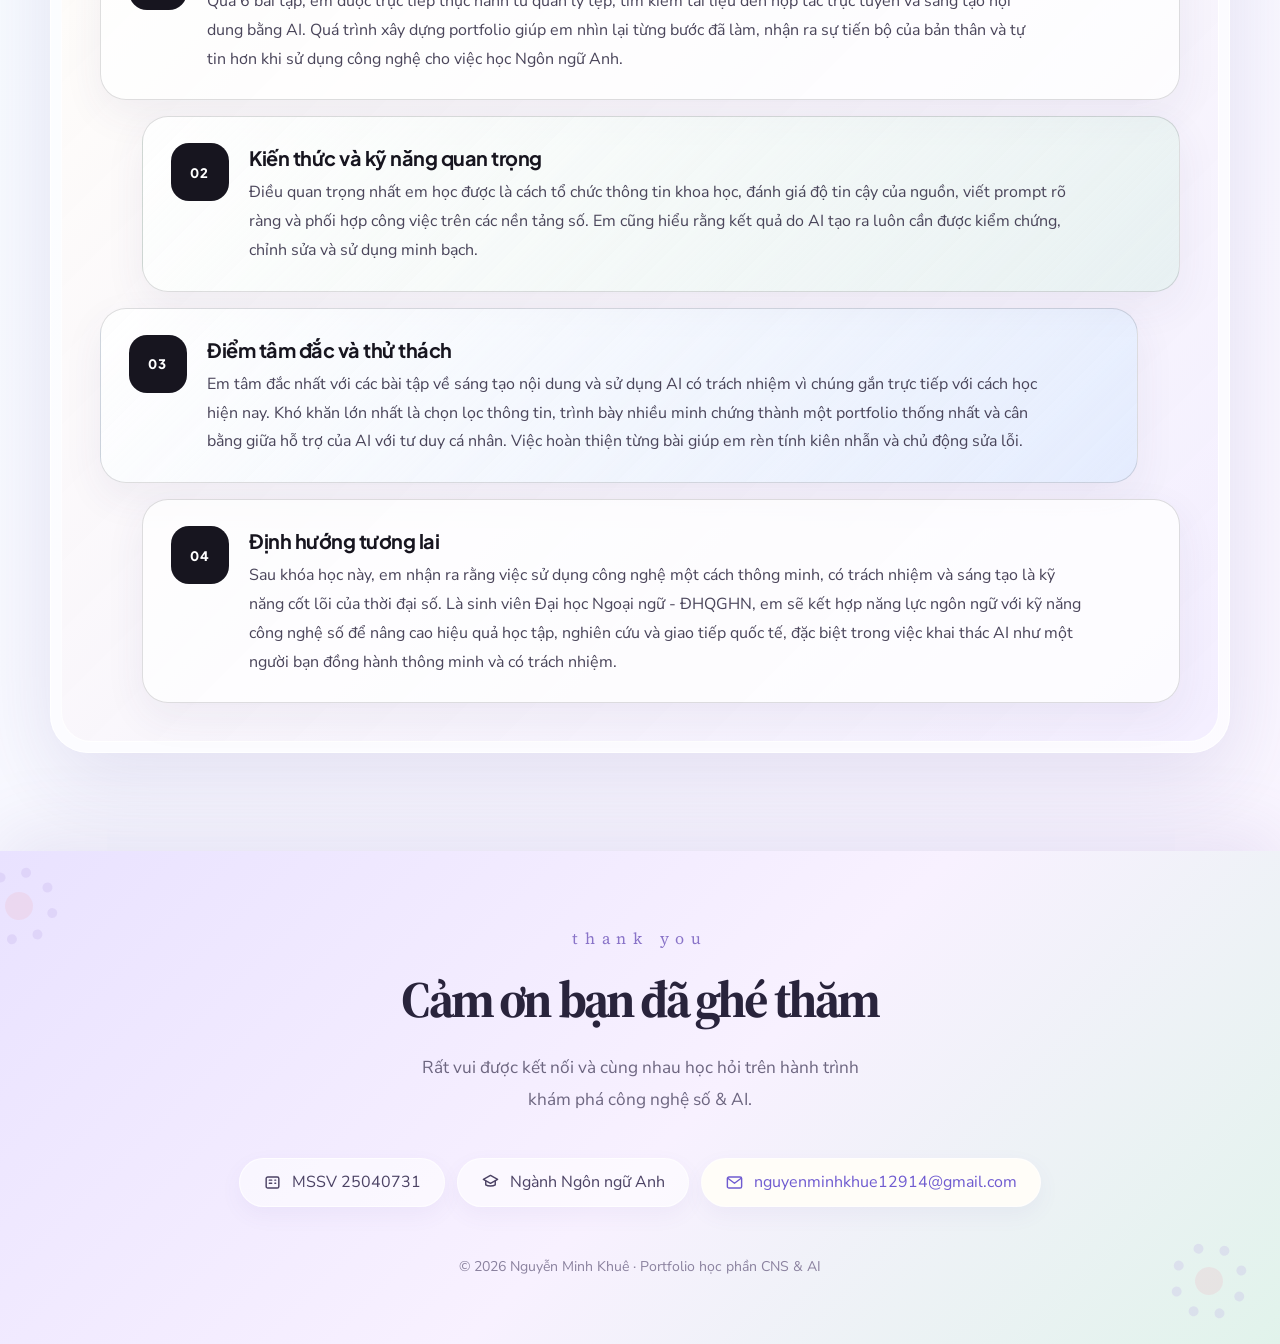
==== commit cf857ed2: "Update: style and restructure content" ====
--- a/index.html
+++ b/index.html
@@ -43,7 +43,7 @@
 <article class="work-card"><div class="work-inner"><div class="work-top"><div class="work-no">04</div><span class="pill">Collab tools</span></div><h3>Bài 4: Công cụ hợp tác trực tuyến</h3><p>Tổ chức hoạt động nhóm bằng công cụ trực tuyến và lưu lại minh chứng thực hiện.</p><a class="read" href="works/week-04/index.html">Xem bài <i>↗</i></a></div></article>
 <article class="work-card"><div class="work-inner"><div class="work-top"><div class="work-no">05</div><span class="pill">AI content</span></div><h3>Bài 5: Sáng tạo nội dung số bằng AI</h3><p>Sáng tạo infographic về sức khỏe tinh thần sinh viên bằng Claude, Gemini và Canva AI.</p><a class="read" href="works/week-05/index.html">Xem bài <i>↗</i></a></div></article>
 <article class="work-card"><div class="work-inner"><div class="work-top"><div class="work-no">06</div><span class="pill">Responsible AI</span></div><h3>Bài 6: Sử dụng AI có trách nhiệm trong học thuật</h3><p>Phản tư về chính sách, đạo đức học thuật và nguyên tắc cá nhân khi dùng AI.</p><a class="read" href="works/week-06/index.html">Xem bài <i>↗</i></a></div></article></section>
-    <section class="section" id="summary"><div class="section-core"><div class="section-head"><span class="section-kicker">Final notes</span><h2>Tổng kết hành trình</h2></div><div class="summary-list"><article class="summary-item"><span class="summary-no">01</span><div><h3>Trải nghiệm và cảm nhận</h3><p>Qua 6 bài tập, em được trực tiếp thực hành từ quản lý tệp, tìm kiếm tài liệu đến hợp tác trực tuyến và sáng tạo nội dung bằng AI. Quá trình xây dựng portfolio giúp em nhìn lại từng bước đã làm, nhận ra sự tiến bộ của bản thân và tự tin hơn khi sử dụng công nghệ cho việc học Ngôn ngữ Anh.</p></div></article><article class="summary-item"><span class="summary-no">02</span><div><h3>Kiến thức và kỹ năng quan trọng</h3><p>Điều quan trọng nhất em học được là cách tổ chức thông tin khoa học, đánh giá độ tin cậy của nguồn, viết prompt rõ ràng và phối hợp công việc trên các nền tảng số. Em cũng hiểu rằng kết quả do AI tạo ra luôn cần được kiểm chứng, chỉnh sửa và sử dụng minh bạch.</p></div></article><article class="summary-item"><span class="summary-no">03</span><div><h3>Điểm tâm đắc và thử thách</h3><p>Em tâm đắc nhất với các bài tập về sáng tạo nội dung và sử dụng AI có trách nhiệm vì chúng gắn trực tiếp với cách học hiện nay. Khó khăn lớn nhất là chọn lọc thông tin, trình bày nhiều minh chứng thành một portfolio thống nhất và cân bằng giữa hỗ trợ của AI với tư duy cá nhân. Việc hoàn thiện từng bài giúp em rèn tính kiên nhẫn và chủ động sửa lỗi.</p></div></article></div></div></section>
+    <section class="section" id="summary"><div class="section-core"><div class="section-head"><span class="section-kicker">Final notes</span><h2>Tổng kết hành trình</h2></div><div class="summary-list"><article class="summary-item"><span class="summary-no">01</span><div><h3>Trải nghiệm và cảm nhận</h3><p>Qua 6 bài tập, em được trực tiếp thực hành từ quản lý tệp, tìm kiếm tài liệu đến hợp tác trực tuyến và sáng tạo nội dung bằng AI. Quá trình xây dựng portfolio giúp em nhìn lại từng bước đã làm, nhận ra sự tiến bộ của bản thân và tự tin hơn khi sử dụng công nghệ cho việc học Ngôn ngữ Anh.</p></div></article><article class="summary-item"><span class="summary-no">02</span><div><h3>Kiến thức và kỹ năng quan trọng</h3><p>Điều quan trọng nhất em học được là cách tổ chức thông tin khoa học, đánh giá độ tin cậy của nguồn, viết prompt rõ ràng và phối hợp công việc trên các nền tảng số. Em cũng hiểu rằng kết quả do AI tạo ra luôn cần được kiểm chứng, chỉnh sửa và sử dụng minh bạch.</p></div></article><article class="summary-item"><span class="summary-no">03</span><div><h3>Điểm tâm đắc và thử thách</h3><p>Em tâm đắc nhất với các bài tập về sáng tạo nội dung và sử dụng AI có trách nhiệm vì chúng gắn trực tiếp với cách học hiện nay. Khó khăn lớn nhất là chọn lọc thông tin, trình bày nhiều minh chứng thành một portfolio thống nhất và cân bằng giữa hỗ trợ của AI với tư duy cá nhân. Việc hoàn thiện từng bài giúp em rèn tính kiên nhẫn và chủ động sửa lỗi.</p></div></article><article class="summary-item"><span class="summary-no">04</span><div><h3>Định hướng tương lai</h3><p>Sau khóa học này, em nhận ra rằng việc sử dụng công nghệ một cách thông minh, có trách nhiệm và sáng tạo là kỹ năng cốt lõi của thời đại số. Là sinh viên Đại học Ngoại ngữ - ĐHQGHN, em sẽ kết hợp năng lực ngôn ngữ với kỹ năng công nghệ số để nâng cao hiệu quả học tập, nghiên cứu và giao tiếp quốc tế, đặc biệt trong việc khai thác AI như một người bạn đồng hành thông minh và có trách nhiệm.</p></div></article></div></div></section>
   </main>
   <footer class="footer" id="contact"><span class="footer-flower footer-flower-left" aria-hidden="true"></span><div class="footer-inner"><span class="footer-kicker">thank you</span><h2>Cảm ơn bạn đã ghé thăm</h2><p class="footer-intro">Rất vui được kết nối và cùng nhau học hỏi trên hành trình<br> khám phá công nghệ số &amp; AI.</p><div class="footer-details"><span><svg viewBox="0 0 24 24" aria-hidden="true"><rect x="4" y="5" width="16" height="14" rx="2"></rect><path d="M8 9h3M8 13h3M15 9h1M15 13h1"></path></svg>MSSV 25040731</span><span><svg viewBox="0 0 24 24" aria-hidden="true"><path d="m3 8 9 5 9-5-9-5-9 5Z"></path><path d="M6 10v5c3 2 9 2 12 0v-5"></path></svg>Ngành Ngôn ngữ Anh</span><a href="mailto:nguyenminhkhue12914@gmail.com"><svg viewBox="0 0 24 24" aria-hidden="true"><rect x="3" y="5" width="18" height="14" rx="2"></rect><path d="m4 7 8 6 8-6"></path></svg>nguyenminhkhue12914@gmail.com</a></div><p class="footer-credit">© 2026 Nguyễn Minh Khuê · Portfolio học phần CNS &amp; AI</p></div><span class="footer-flower footer-flower-right" aria-hidden="true"></span></footer>
 </div>
--- a/styles.css
+++ b/styles.css
@@ -32,9 +32,9 @@
 .work-grid + .section{margin-top:84px}
 #summary{background:rgba(255,255,255,.52);box-shadow:0 26px 82px rgba(92,76,155,.14)}
 #summary .section-core{background:linear-gradient(135deg,rgba(255,253,248,.9),rgba(240,235,255,.78));border:1px solid rgba(255,255,255,.9)}
-.summary-list{display:grid;gap:16px}.summary-item{display:grid;grid-template-columns:58px minmax(0,1fr);gap:20px;padding:26px 28px;border:1px solid var(--line);border-radius:26px;background:rgba(255,255,255,.76);box-shadow:0 14px 40px rgba(72,56,119,.07)}.summary-item:nth-child(2){margin-left:42px;background:linear-gradient(135deg,rgba(255,255,255,.9),rgba(198,236,216,.3))}.summary-item:nth-child(3){margin-right:42px;background:linear-gradient(135deg,rgba(255,255,255,.9),rgba(184,221,255,.28))}.summary-no{width:58px;height:58px;display:grid;place-items:center;border-radius:18px;background:#17151f;color:#fff;font-size:.82rem;font-weight:900;letter-spacing:.08em}.summary-item h3{margin:2px 0 8px;font-size:1.24rem;letter-spacing:-.025em}.summary-item p{max-width:84ch;margin:0;color:#4a455a;font-family:"Nunito Sans","Plus Jakarta Sans",system-ui,sans-serif;line-height:1.8}
+.summary-list{display:grid;gap:16px}.summary-item{display:grid;grid-template-columns:58px minmax(0,1fr);gap:20px;padding:26px 28px;border:1px solid var(--line);border-radius:26px;background:rgba(255,255,255,.76);box-shadow:0 14px 40px rgba(72,56,119,.07)}.summary-item:nth-child(even){margin-left:42px}.summary-item:nth-child(2){background:linear-gradient(135deg,rgba(255,255,255,.9),rgba(198,236,216,.3))}.summary-item:nth-child(3){margin-right:42px;background:linear-gradient(135deg,rgba(255,255,255,.9),rgba(184,221,255,.28))}.summary-no{width:58px;height:58px;display:grid;place-items:center;border-radius:18px;background:#17151f;color:#fff;font-size:.82rem;font-weight:900;letter-spacing:.08em}.summary-item h3{margin:2px 0 8px;font-size:1.24rem;letter-spacing:-.025em}.summary-item p{max-width:84ch;margin:0;color:#4a455a;font-family:"Nunito Sans","Plus Jakarta Sans",system-ui,sans-serif;line-height:1.8}
 .footer{background:linear-gradient(135deg,#e9e2ff 0%,#f8f1ff 54%,#e1f3eb 100%);color:#29243c;font-family:"Nunito Sans","Plus Jakarta Sans",system-ui,sans-serif;box-shadow:0 -18px 70px rgba(103,83,163,.12)}.footer-kicker{color:#8973c8}.footer h2{color:#29243c}.footer-intro{color:#6d6680;font-weight:400}.footer-details span,.footer-details a{background:rgba(255,255,255,.56);color:#4b4264;border:1px solid rgba(255,255,255,.72);box-shadow:0 8px 22px rgba(103,83,163,.06)}.footer-details a{background:#fffdf8;color:#6f5bd0}.footer-credit{color:#8b829f;font-weight:400}.footer-flower{opacity:.24}.footer-flower:before,.footer-flower:after{background:#f0b6c4;box-shadow:0 -34px 0 -9px #bda9e7,24px -24px 0 -9px #bda9e7,34px 0 0 -9px #bda9e7,24px 24px 0 -9px #bda9e7,0 34px 0 -9px #bda9e7,-24px 24px 0 -9px #bda9e7,-34px 0 0 -9px #bda9e7,-24px -24px 0 -9px #bda9e7}.footer-flower:after{background:#f0b6c4;box-shadow:none}
-@media(max-width:700px){.work-grid + .section{margin-top:56px}.summary-item,.summary-item:nth-child(2),.summary-item:nth-child(3){grid-template-columns:44px minmax(0,1fr);gap:14px;margin-left:0;margin-right:0;padding:20px 16px}.summary-no{width:44px;height:44px;border-radius:14px}.summary-item h3{margin-top:0;font-size:1.08rem}.summary-item p{grid-column:1/-1;font-size:.96rem}}
+@media(max-width:700px){.work-grid + .section{margin-top:56px}.summary-item,.summary-item:nth-child(even),.summary-item:nth-child(3){grid-template-columns:44px minmax(0,1fr);gap:14px;margin-left:0;margin-right:0;padding:20px 16px}.summary-no{width:44px;height:44px;border-radius:14px}.summary-item h3{margin-top:0;font-size:1.08rem}.summary-item p{grid-column:1/-1;font-size:.96rem}}
 
 /* Curated project pages */
 .work-layout{max-width:940px;display:block}
